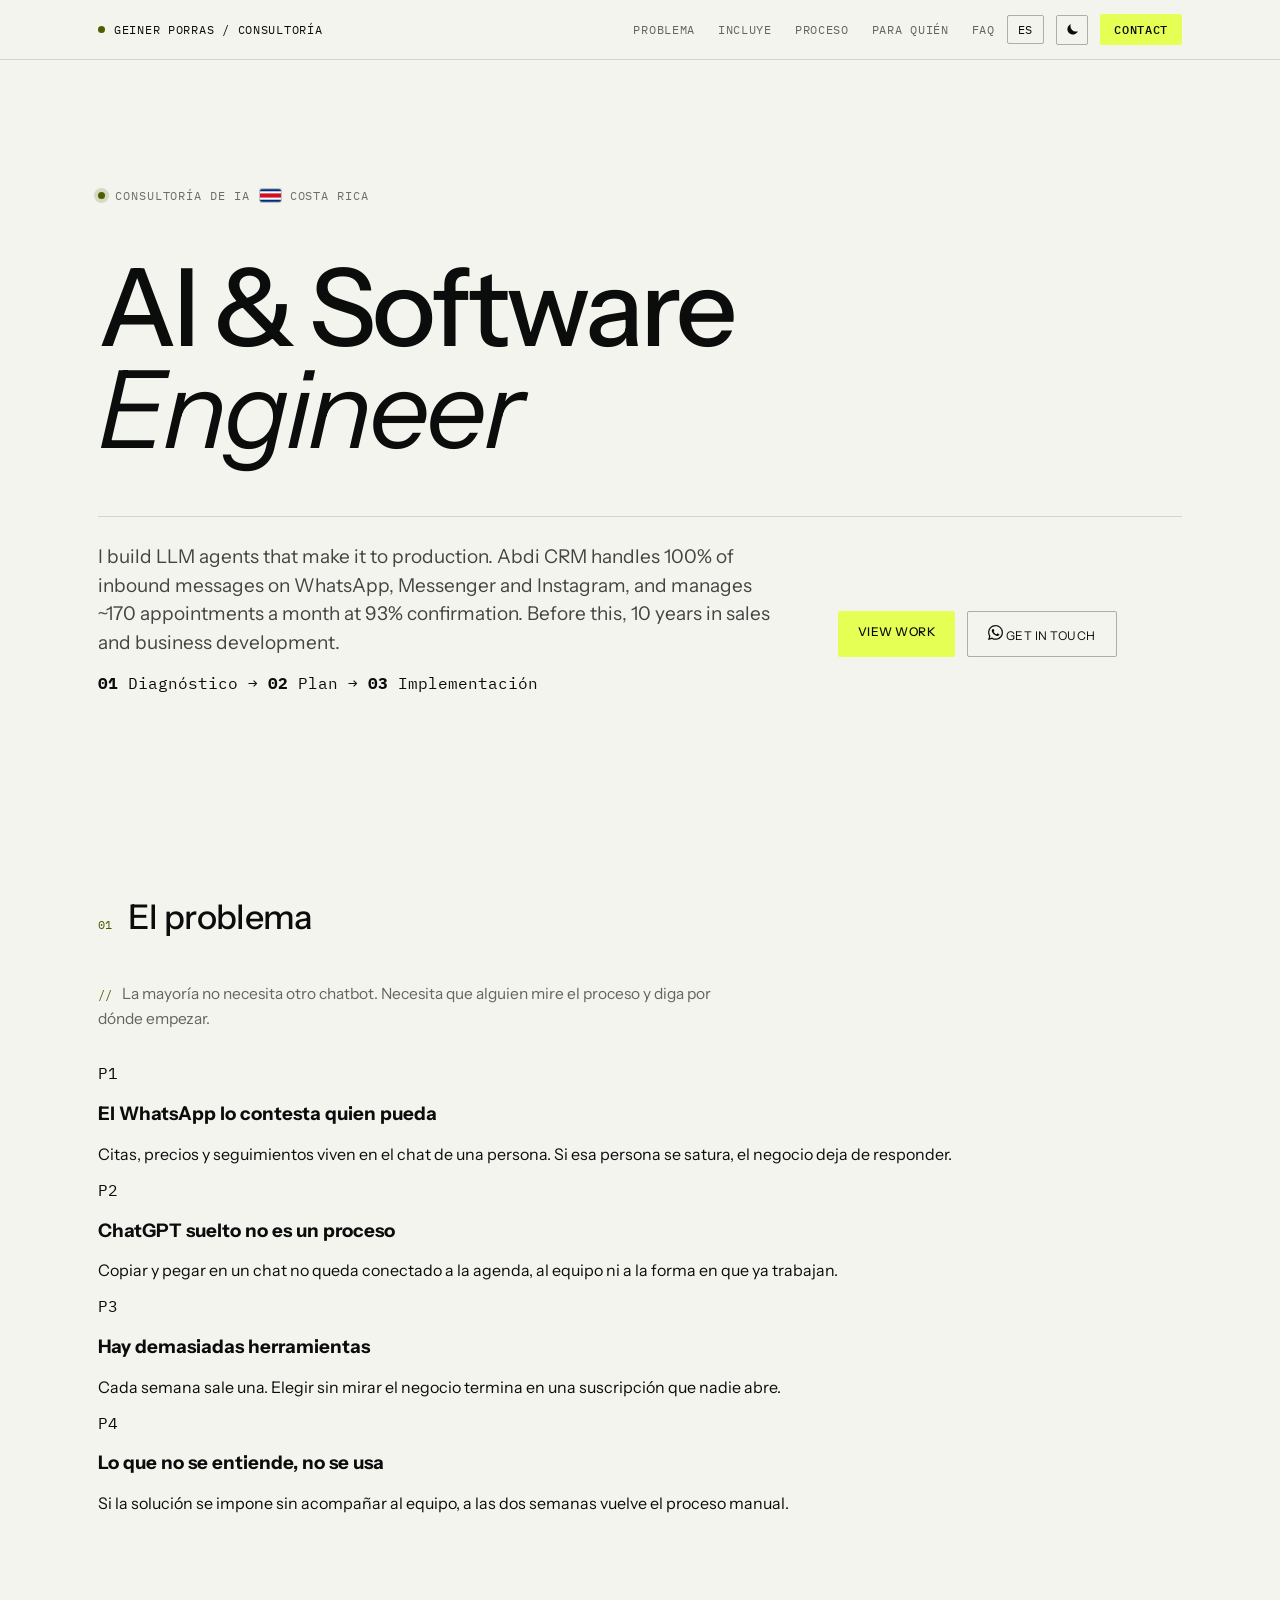
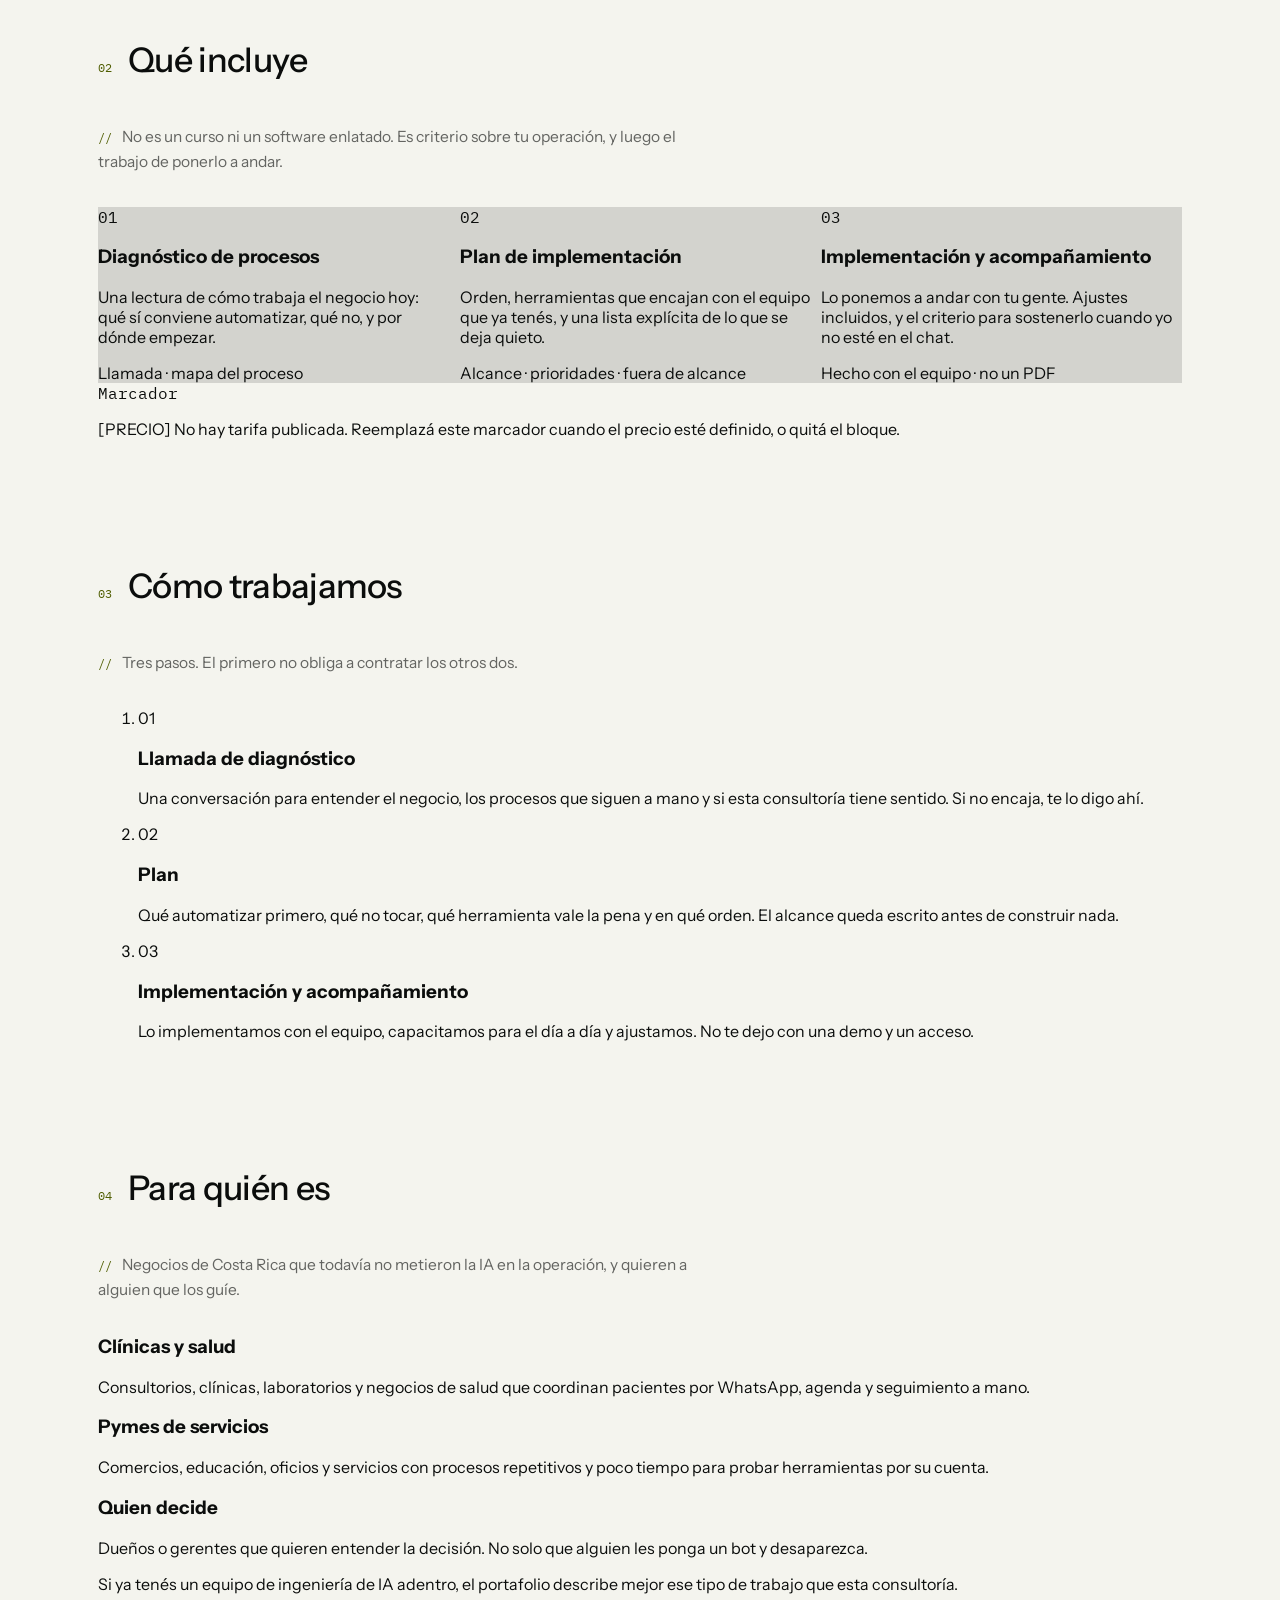
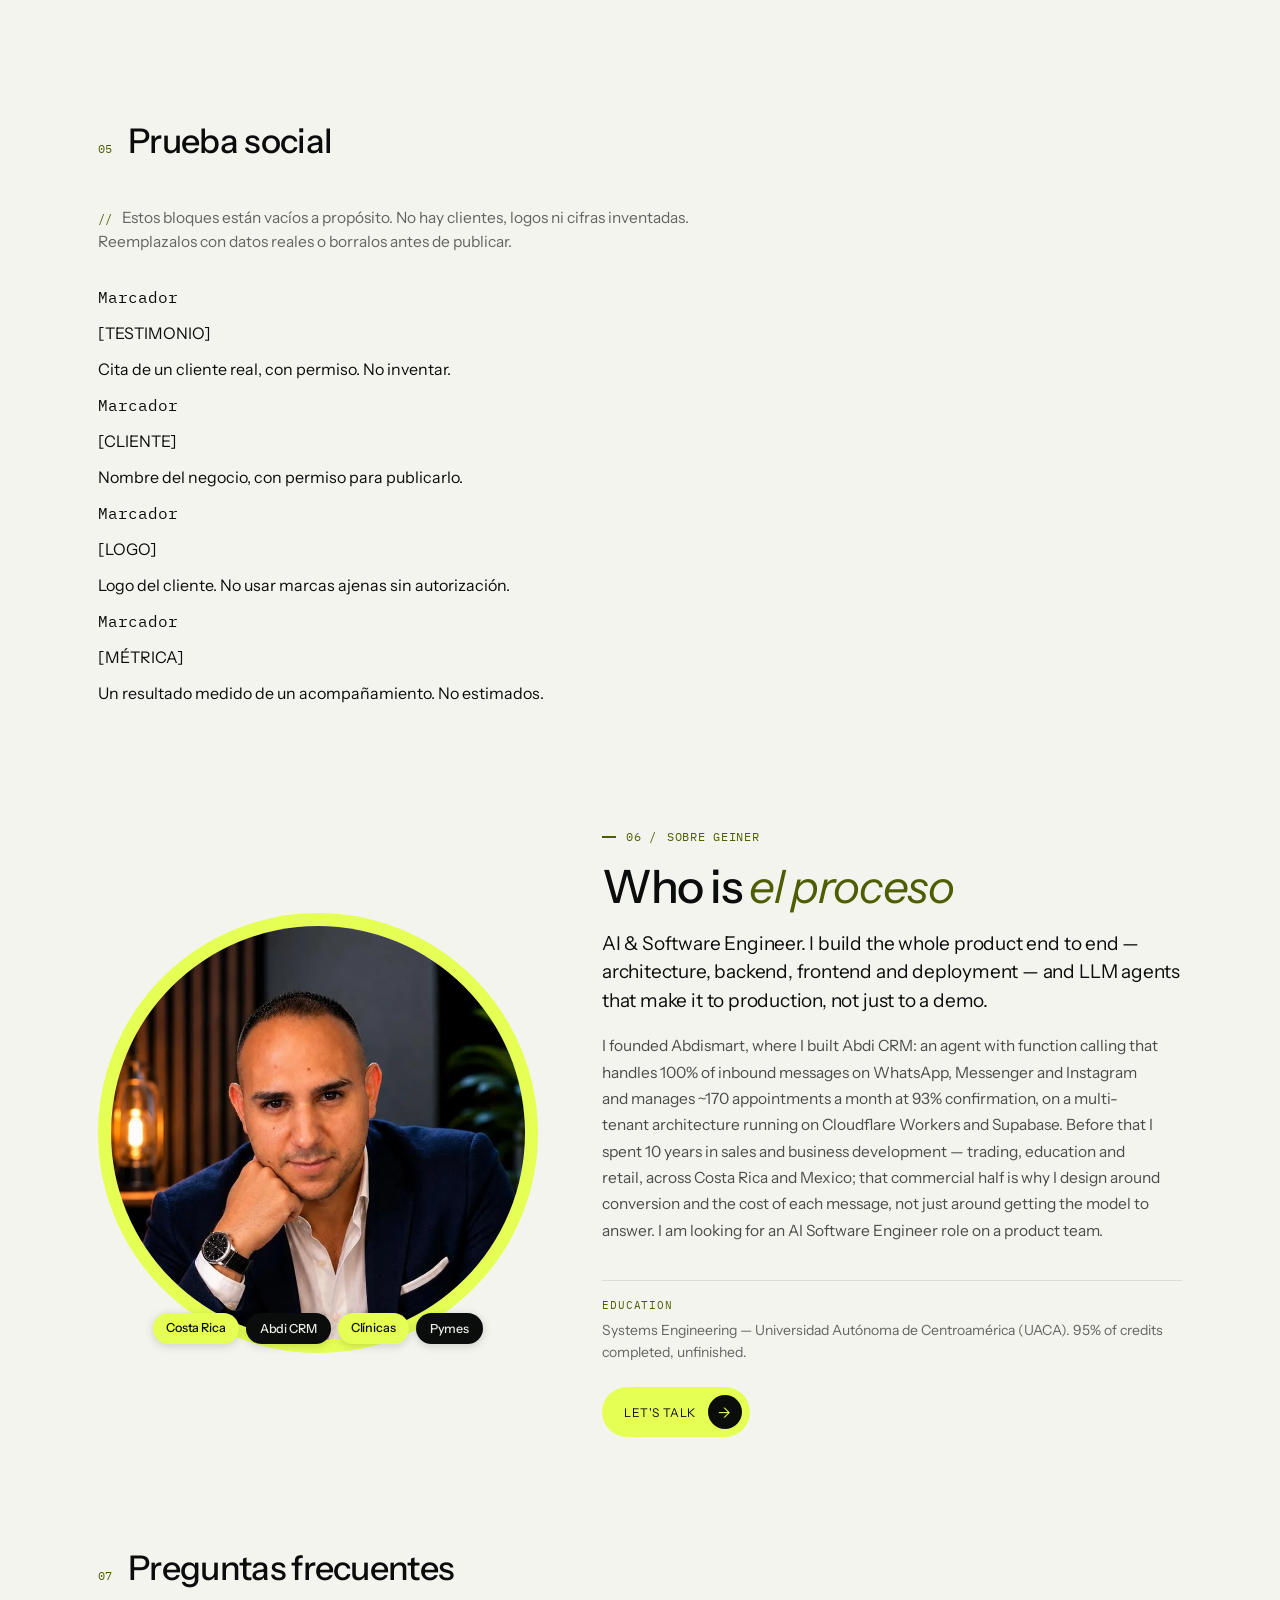
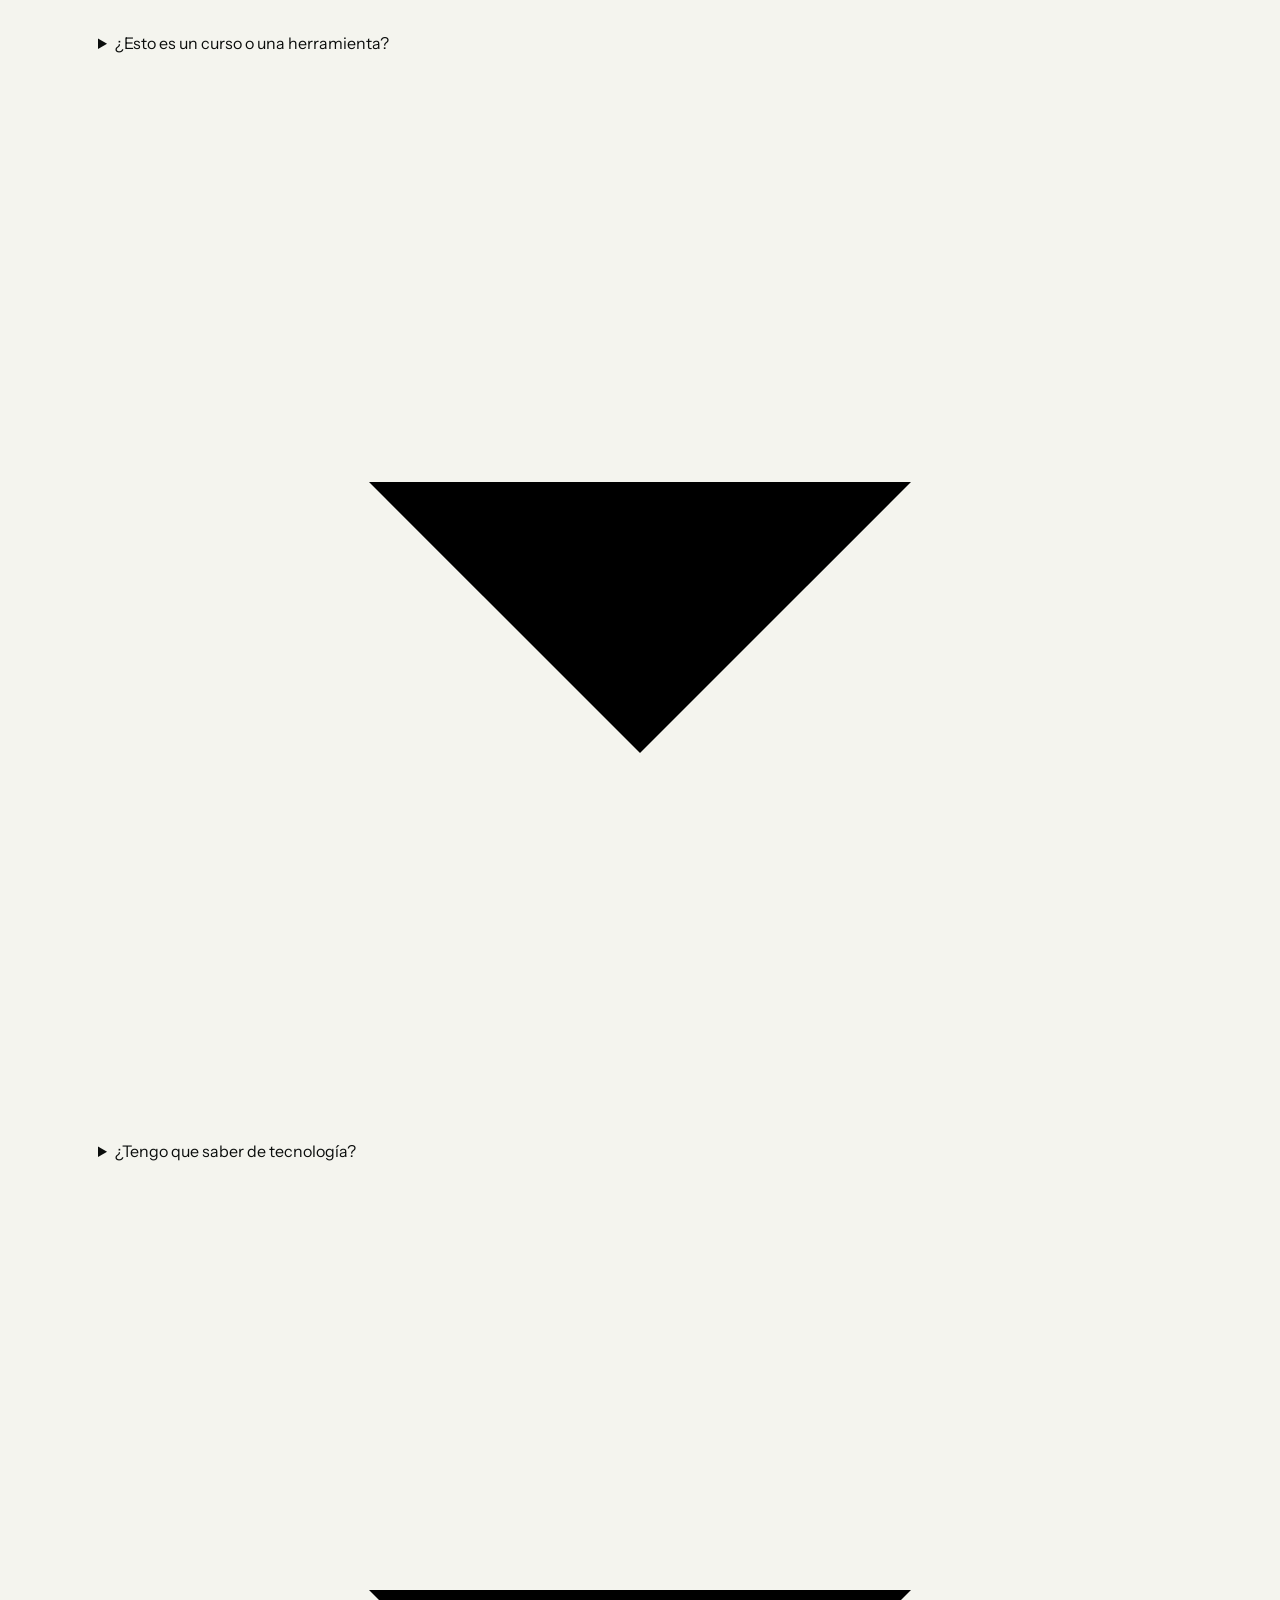
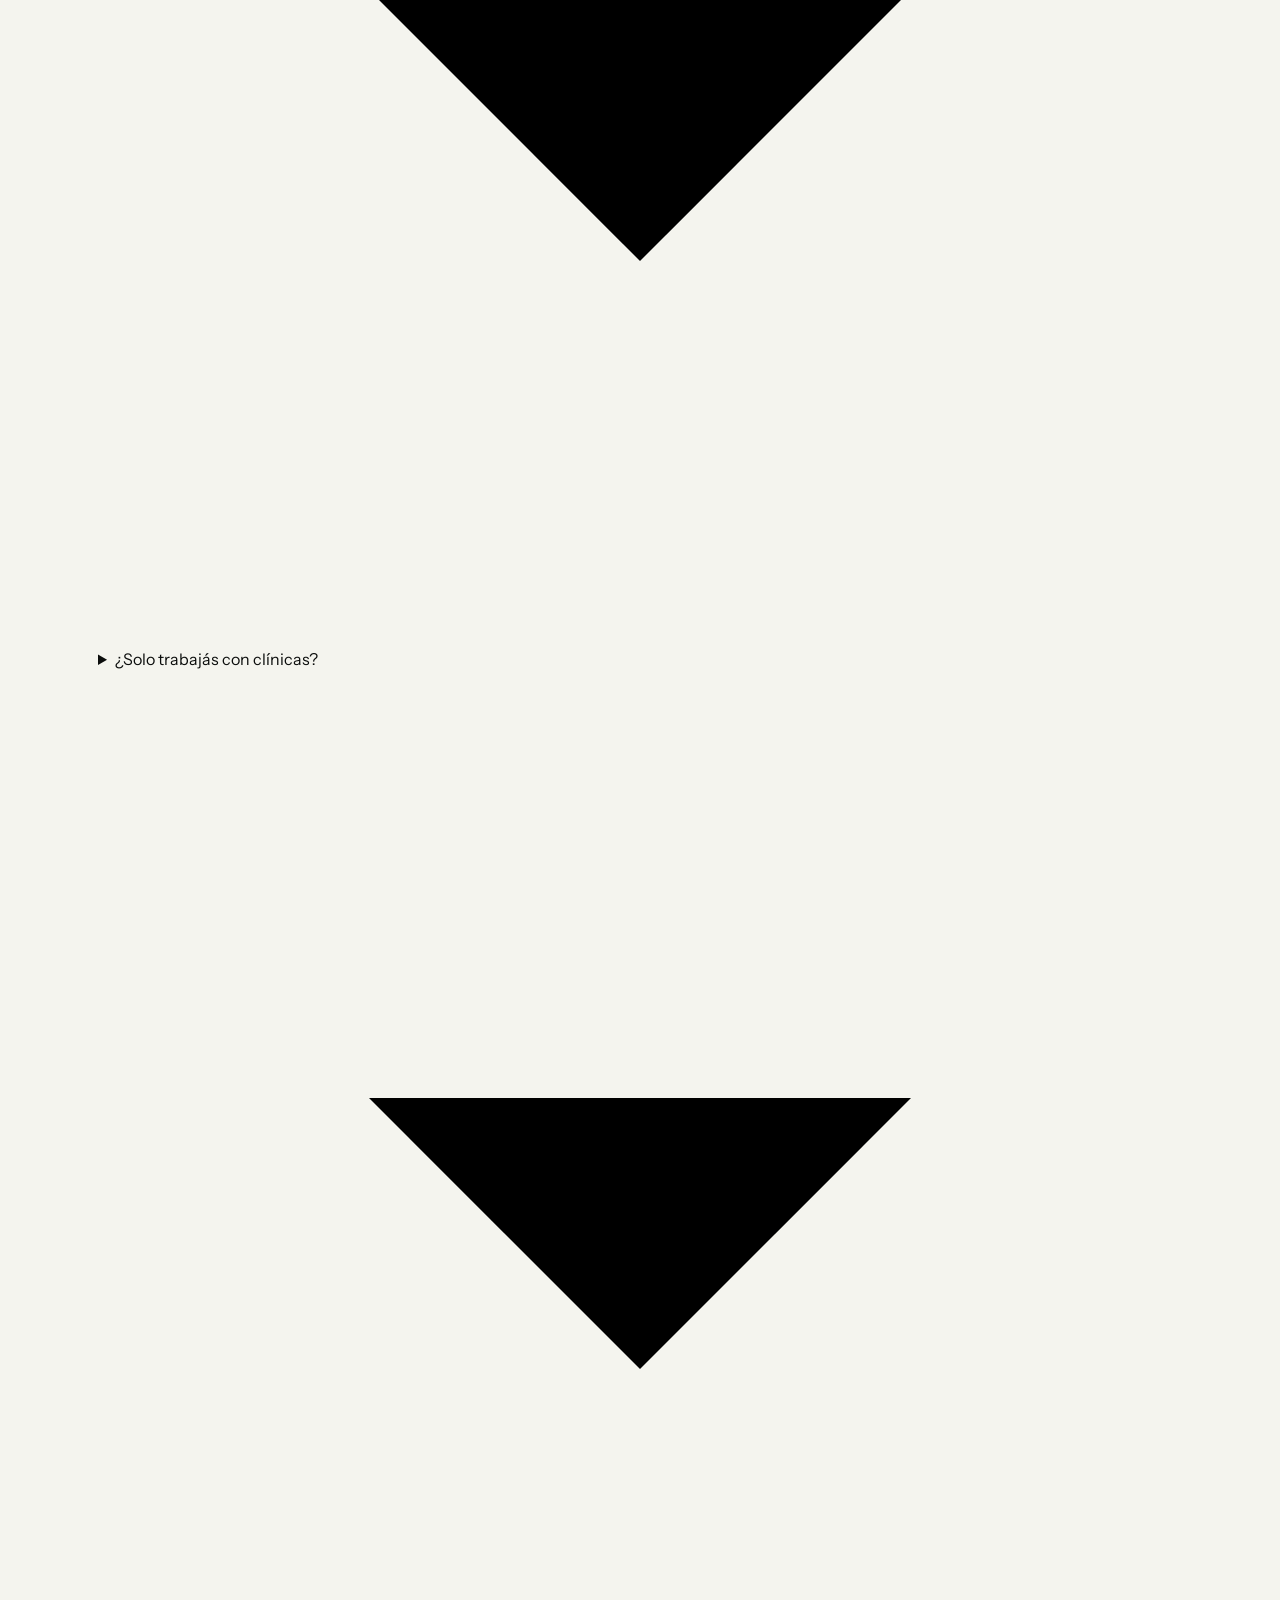
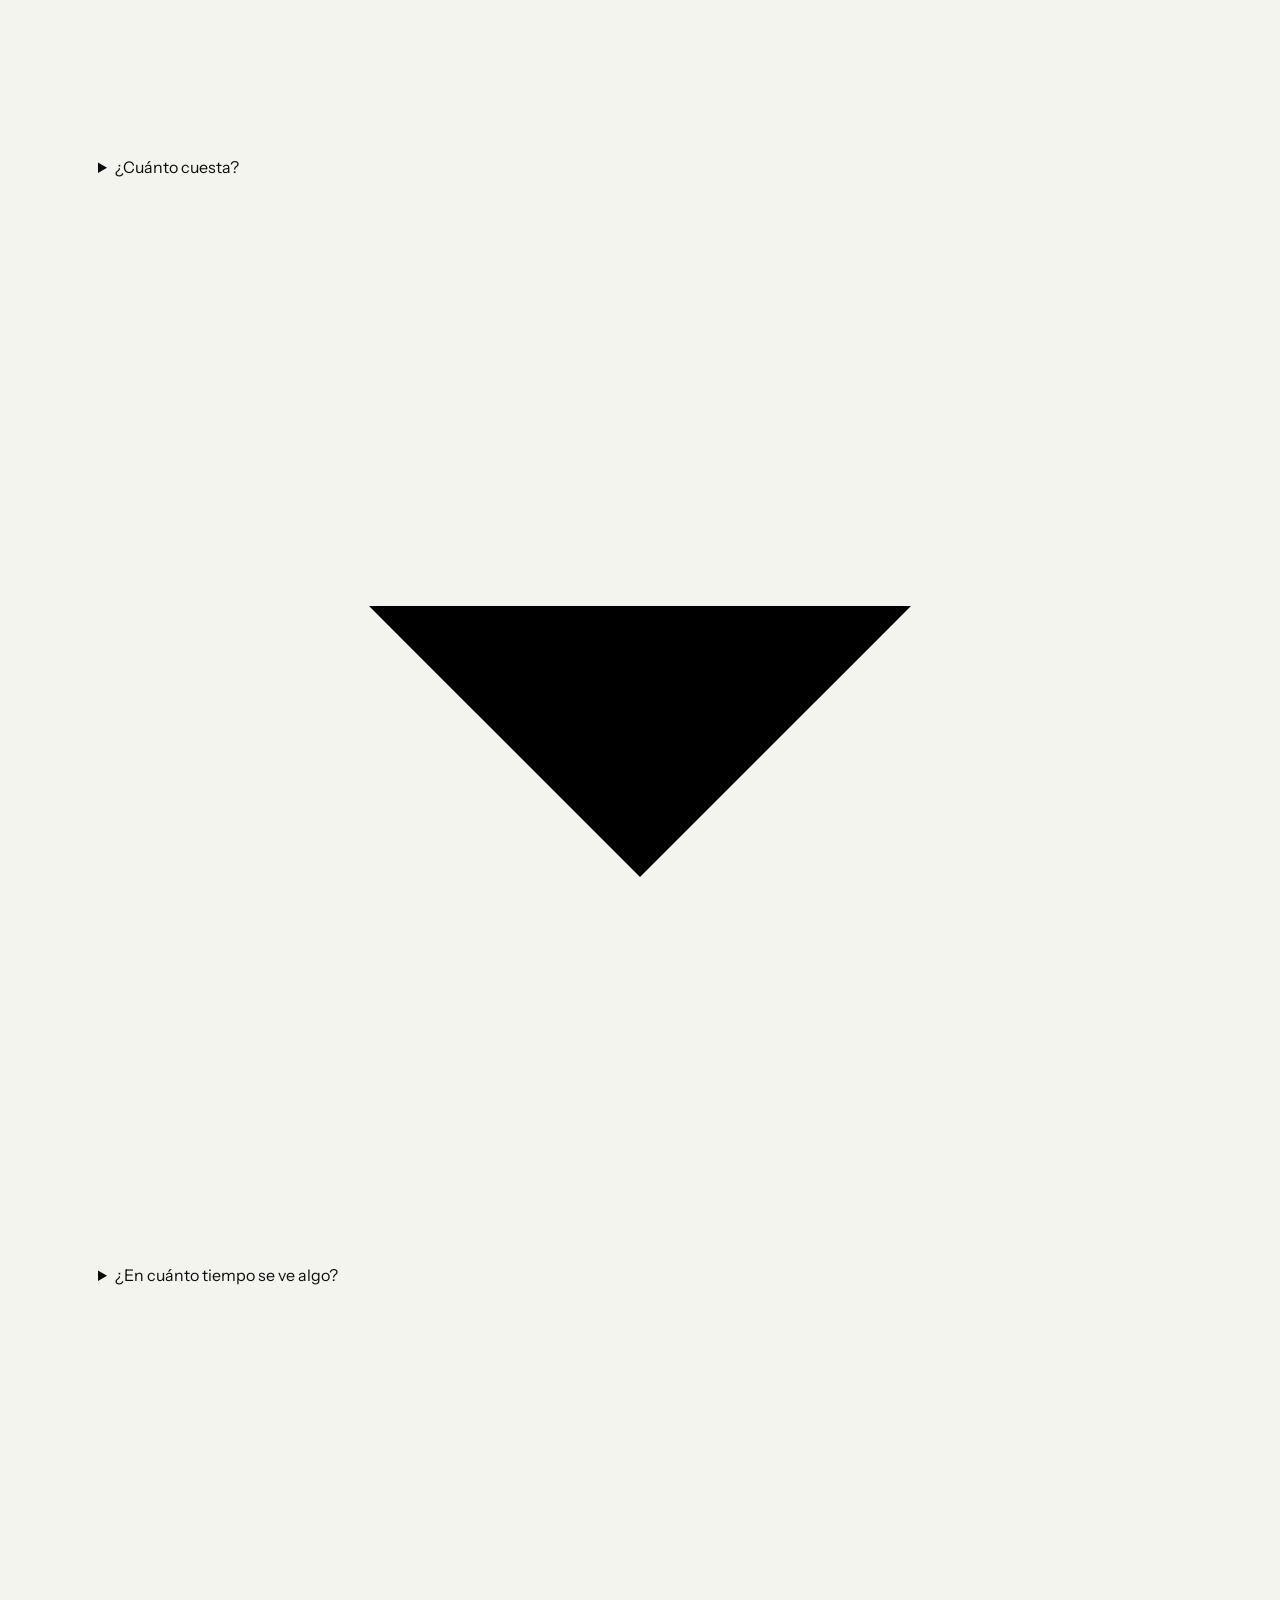
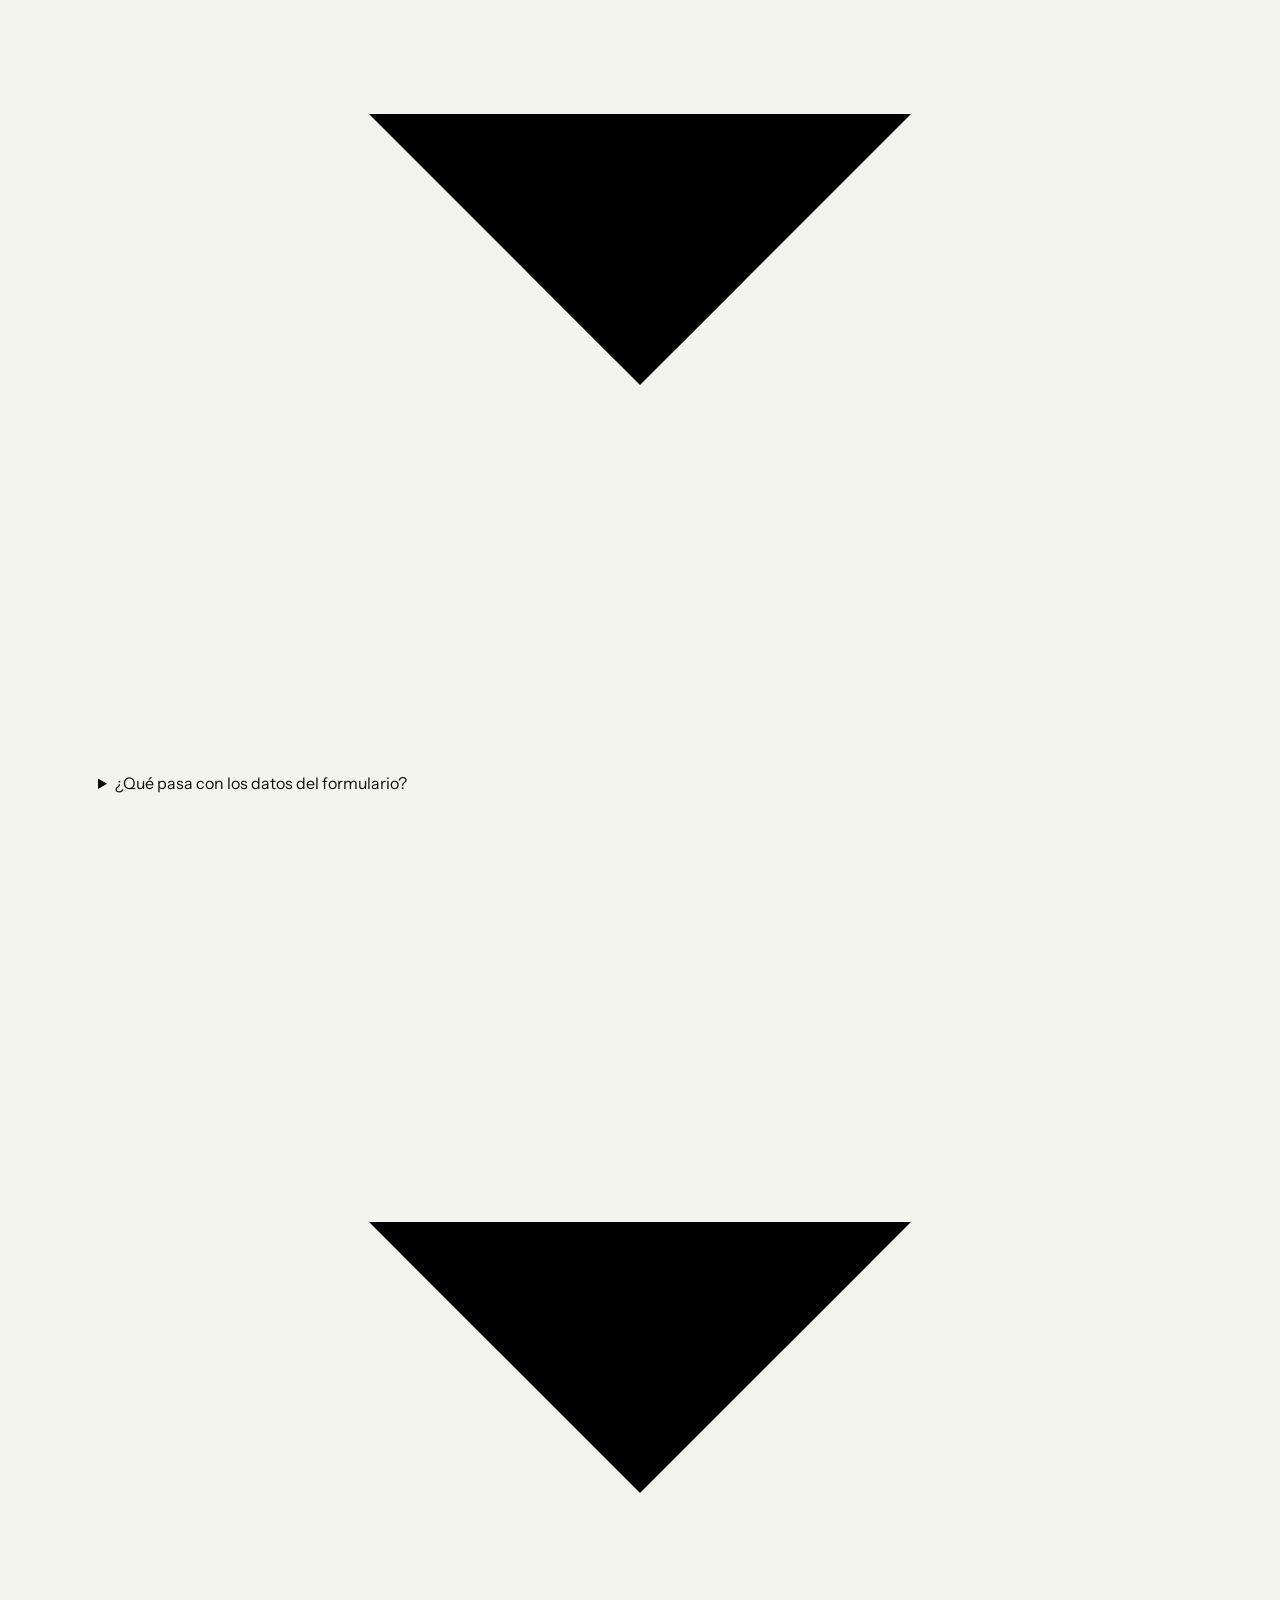
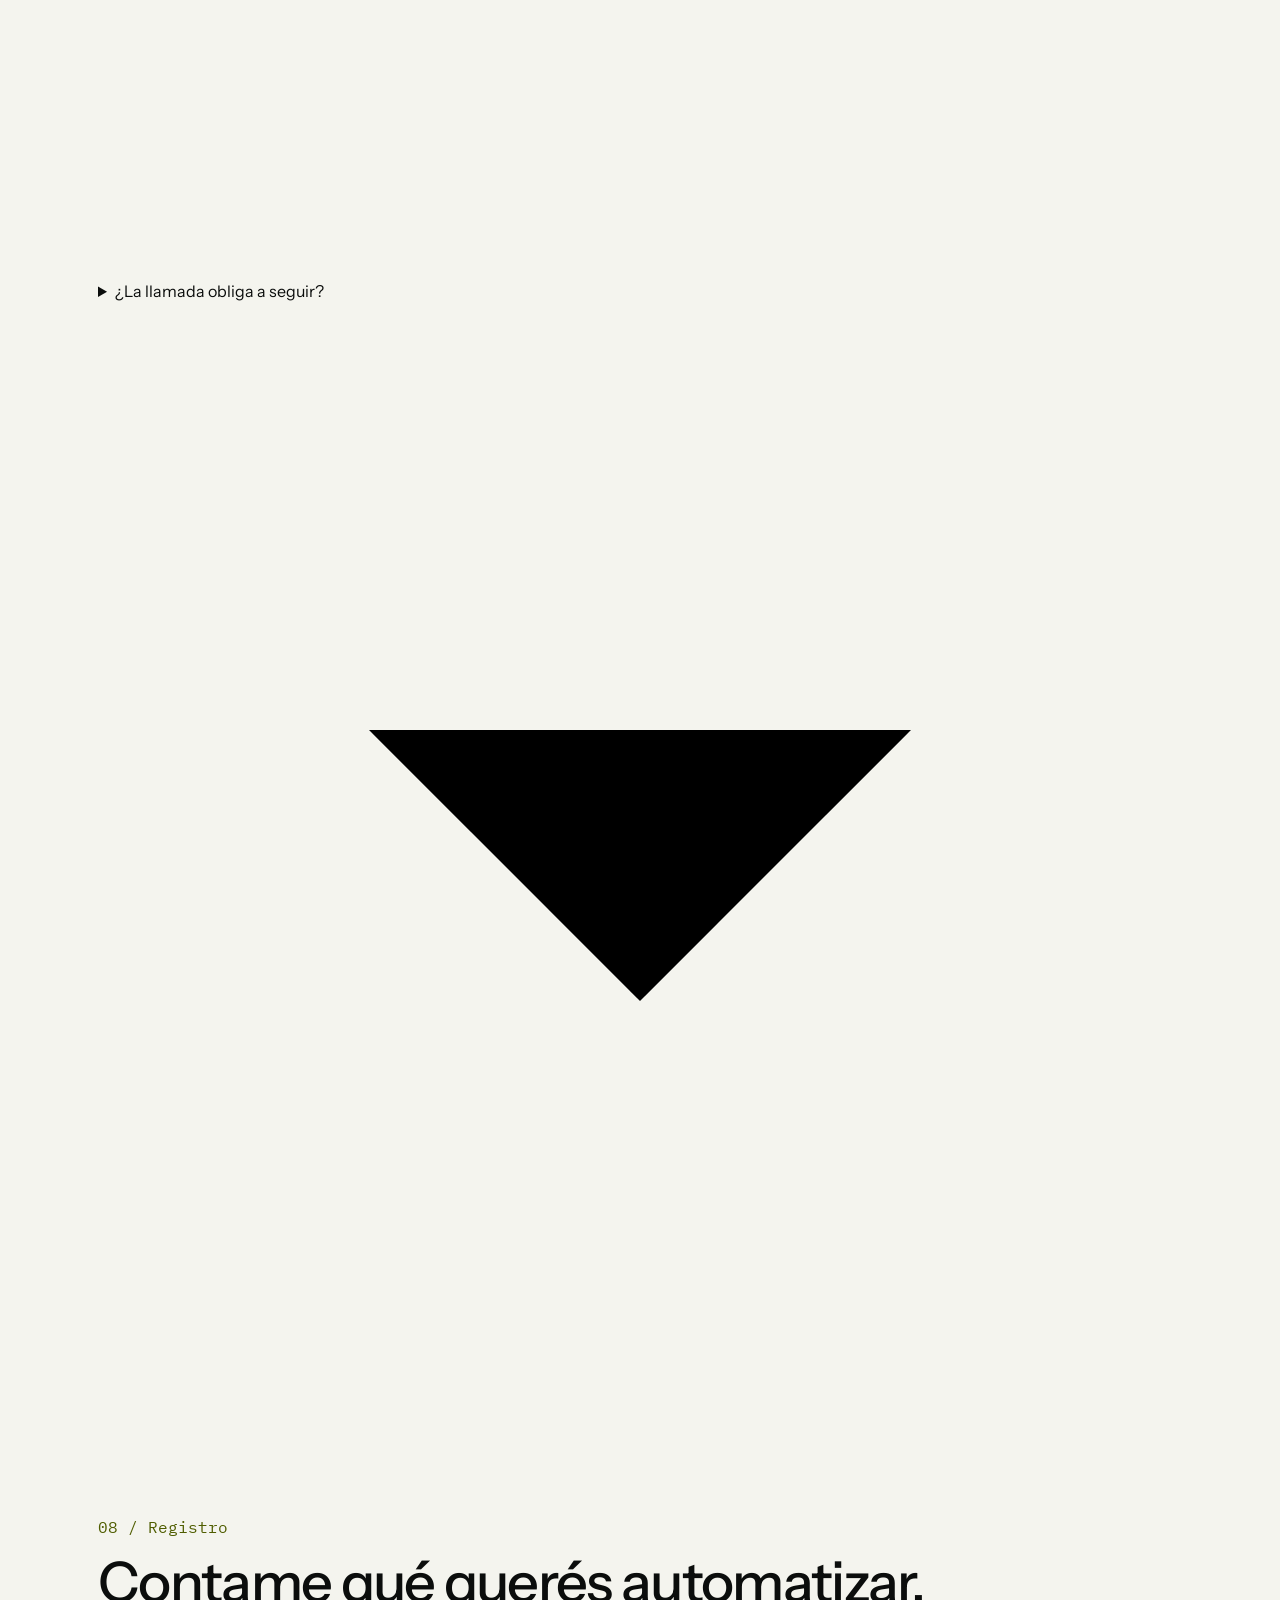
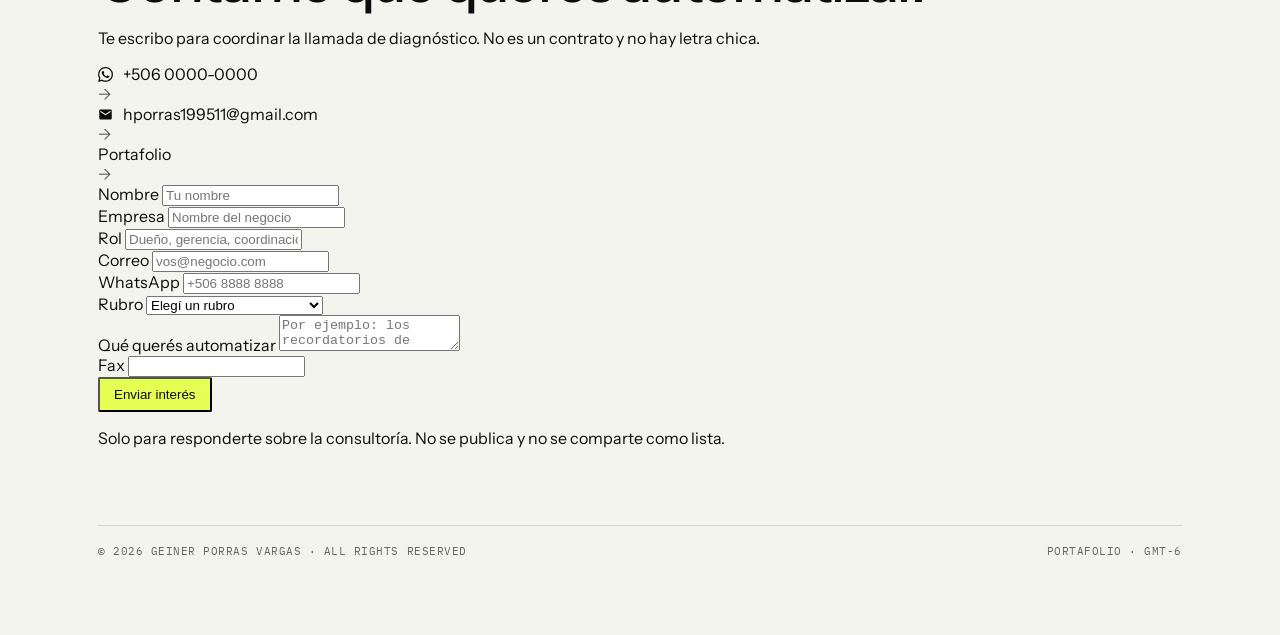
==== consultoria/public/index.html @ 0e5871b3 "Agrega la landing de consultoría como Worker propio La página de consultoria.geinerporras.com vive e" ====
<!DOCTYPE html>
<html lang="es">
<head>
<meta charset="utf-8">
<meta name="viewport" content="width=device-width, initial-scale=1">
<title>Consultoría de IA para pymes y clínicas — Geiner Porras</title>
<meta name="description" content="Acompañamiento para pymes y clínicas de Costa Rica que todavía no implementaron IA: diagnóstico, plan e implementación. Consultoría de Geiner Porras.">
<link rel="canonical" href="https://consultoria.geinerporras.com/">
<meta name="robots" content="index,follow">
<meta name="author" content="Geiner Porras Vargas">
<meta name="theme-color" content="#0B0D0C">

<meta property="og:type" content="website">
<meta property="og:locale" content="es_CR">
<meta property="og:locale:alternate" content="en_US">
<meta property="og:url" content="https://consultoria.geinerporras.com/">
<meta property="og:title" content="Consultoría de IA para pymes y clínicas — Geiner Porras">
<meta property="og:description" content="Diagnóstico, plan e implementación para negocios de Costa Rica que todavía no metieron la IA en sus procesos.">
<meta property="og:image" content="https://consultoria.geinerporras.com/assets/about-portrait.webp">
<meta name="twitter:card" content="summary_large_image">
<meta name="twitter:title" content="Consultoría de IA para pymes y clínicas — Geiner Porras">
<meta name="twitter:description" content="Diagnóstico, plan e implementación para negocios de Costa Rica que todavía no metieron la IA en sus procesos.">
<meta name="twitter:image" content="https://consultoria.geinerporras.com/assets/about-portrait.webp">

<script type="application/ld+json">
{
  "@context": "https://schema.org",
  "@type": "ProfessionalService",
  "name": "Consultoría de IA — Geiner Porras",
  "url": "https://consultoria.geinerporras.com/",
  "image": "https://consultoria.geinerporras.com/assets/about-portrait.webp",
  "areaServed": { "@type": "Country", "name": "Costa Rica" },
  "availableLanguage": ["es", "en"],
  "email": "hporras199511@gmail.com",
  "founder": {
    "@type": "Person",
    "name": "Geiner Porras Vargas",
    "url": "https://geinerporras.com/",
    "sameAs": [
      "https://www.linkedin.com/in/geinerporras/",
      "https://github.com/geipovadev/"
    ]
  }
}
</script>

<script>
/* Tema antes del primer pintado. Misma clave que geinerporras.com. */
(function () {
  try {
    var saved = localStorage.getItem("gpv-theme");
    var theme = saved === "light" || saved === "dark" ? saved
      : (window.matchMedia("(prefers-color-scheme: light)").matches ? "light" : "dark");
    document.documentElement.setAttribute("data-theme", theme);
  } catch (e) {
    document.documentElement.setAttribute("data-theme", "dark");
  }
})();
</script>

<link rel="icon" href="/favicon.svg" type="image/svg+xml">
<link rel="preconnect" href="https://fonts.googleapis.com">
<link rel="preconnect" href="https://fonts.gstatic.com" crossorigin>
<link href="https://fonts.googleapis.com/css2?family=Instrument+Sans:ital,wght@0,400..700;1,400..700&family=IBM+Plex+Mono:wght@400;500&display=swap" rel="stylesheet">
<link rel="stylesheet" href="/styles.css">
</head>
<body>

<a class="skip" href="#top" data-i18n="skip">Ir al contenido</a>

<header class="site-header">
  <div class="wrap header-inner">
    <a href="#top" class="brand">
      <span class="dot"></span>
      <span class="brand-name">Geiner Porras <span class="brand-mark">/ consultoría</span></span>
    </a>
    <nav class="nav-inline" data-i18n-aria="menuNav" aria-label="Secciones">
      <a href="#problema" data-i18n="navProblema">Problema</a>
      <a href="#incluye" data-i18n="navIncluye">Incluye</a>
      <a href="#proceso" data-i18n="navProceso">Proceso</a>
      <a href="#para-quien" data-i18n="navQuien">Para quién</a>
      <a href="#faq" data-i18n="navFaq">FAQ</a>
    </nav>
    <div class="header-actions">
      <button id="lang-toggle" class="lang-btn" type="button" aria-label="Switch to English">EN</button>
      <button id="theme-toggle" class="icon-btn" type="button" aria-label="Cambiar a tema claro">
        <svg class="icon icon-sun" viewBox="0 0 24 24" aria-hidden="true" focusable="false">
          <circle cx="12" cy="12" r="4.4"></circle>
          <g class="sun-rays">
            <line x1="12" y1="1.6" x2="12" y2="4"></line>
            <line x1="12" y1="20" x2="12" y2="22.4"></line>
            <line x1="1.6" y1="12" x2="4" y2="12"></line>
            <line x1="20" y1="12" x2="22.4" y2="12"></line>
            <line x1="4.7" y1="4.7" x2="6.4" y2="6.4"></line>
            <line x1="17.6" y1="17.6" x2="19.3" y2="19.3"></line>
            <line x1="4.7" y1="19.3" x2="6.4" y2="17.6"></line>
            <line x1="17.6" y1="6.4" x2="19.3" y2="4.7"></line>
          </g>
        </svg>
        <svg class="icon icon-moon" viewBox="0 0 24 24" aria-hidden="true" focusable="false">
          <path d="M20.5 14.6A8.6 8.6 0 0 1 9.4 3.5a8.6 8.6 0 1 0 11.1 11.1Z"></path>
        </svg>
      </button>
      <a href="#registro" class="btn-lime" data-i18n="navCta">Diagnóstico</a>
      <button id="menu-toggle" class="icon-btn menu-btn" type="button"
              aria-expanded="false" aria-controls="menu-panel" aria-label="Abrir menú">
        <svg class="icon icon-bars" viewBox="0 0 24 24" aria-hidden="true" focusable="false">
          <line x1="3.5" y1="7" x2="20.5" y2="7"></line>
          <line x1="3.5" y1="12" x2="20.5" y2="12"></line>
          <line x1="3.5" y1="17" x2="20.5" y2="17"></line>
        </svg>
        <svg class="icon icon-x" viewBox="0 0 24 24" aria-hidden="true" focusable="false">
          <line x1="6.2" y1="6.2" x2="17.8" y2="17.8"></line>
          <line x1="17.8" y1="6.2" x2="6.2" y2="17.8"></line>
        </svg>
      </button>
    </div>
  </div>

  <nav id="menu-panel" class="menu-panel" data-i18n-aria="menuNav" aria-label="Secciones">
    <div class="wrap menu-tree">
      <p class="menu-root" data-i18n="menuRoot">consultoria/</p>
      <ul class="menu-links">
        <li><a href="#problema" data-i18n="navProblema">Problema</a></li>
        <li><a href="#incluye" data-i18n="navIncluye">Incluye</a></li>
        <li><a href="#proceso" data-i18n="navProceso">Proceso</a></li>
        <li><a href="#para-quien" data-i18n="navQuien">Para quién</a></li>
        <li><a href="#sobre" data-i18n="navSobre">Sobre mí</a></li>
        <li><a href="#faq" data-i18n="navFaq">FAQ</a></li>
        <li><a href="#registro" data-i18n="navCta">Diagnóstico</a></li>
      </ul>
    </div>
  </nav>
</header>

<main id="top">

<section class="wrap hero">
  <p class="eyebrow">
    <span class="pulse" aria-hidden="true"></span>
    <span data-i18n="avail">Consultoría de IA</span>
    <span class="place">
      <svg class="flag" viewBox="0 0 30 18" aria-hidden="true" focusable="false">
        <rect width="30" height="18" fill="#002B7F"></rect>
        <rect y="3" width="30" height="12" fill="#FFFFFF"></rect>
        <rect y="6" width="30" height="6" fill="#CE1126"></rect>
      </svg>Costa Rica
    </span>
  </p>
  <h1 class="hero-title"><span data-i18n="heroTitle1">La IA en tu negocio,</span><br><em data-i18n="heroTitle2">con guía</em></h1>
  <div class="hero-foot">
    <p class="hero-sub" data-i18n="heroSub">Acompaño a pymes y clínicas de Costa Rica que todavía no metieron la inteligencia artificial en sus procesos. Diagnosticamos qué automatizar, armamos un plan y lo implementamos juntos.</p>
    <div class="hero-ctas">
      <a href="#registro" class="btn-lime" data-i18n="heroCta1">Quiero el diagnóstico</a>
      <a class="btn-ghost js-wa" href="https://wa.me/50600000000" target="_blank" rel="noopener noreferrer">
        <svg class="brand-icon" viewBox="0 0 24 24" aria-hidden="true" focusable="false"><path d="M17.472 14.382c-.297-.149-1.758-.867-2.03-.967-.273-.099-.471-.148-.67.15-.197.297-.767.966-.94 1.164-.173.199-.347.223-.644.075-.297-.15-1.255-.463-2.39-1.475-.883-.788-1.48-1.761-1.653-2.059-.173-.297-.018-.458.13-.606.134-.133.298-.347.446-.52.149-.174.198-.298.298-.497.099-.198.05-.371-.025-.52-.075-.149-.669-1.612-.916-2.207-.242-.579-.487-.5-.669-.51a12.8 12.8 0 0 0-.57-.01c-.198 0-.52.074-.792.372-.272.297-1.04 1.016-1.04 2.479 0 1.462 1.065 2.875 1.213 3.074.149.198 2.096 3.2 5.077 4.487.709.306 1.262.489 1.694.625.712.227 1.36.195 1.871.118.571-.085 1.758-.719 2.006-1.413.248-.694.248-1.289.173-1.413-.074-.124-.272-.198-.57-.347m-5.421 7.403h-.004a9.87 9.87 0 0 1-5.031-1.378l-.361-.214-3.741.982.998-3.648-.235-.374a9.86 9.86 0 0 1-1.51-5.26c.001-5.45 4.436-9.884 9.888-9.884 2.64 0 5.122 1.03 6.988 2.898a9.825 9.825 0 0 1 2.893 6.994c-.003 5.45-4.437 9.884-9.885 9.884m8.413-18.297A11.815 11.815 0 0 0 12.05 0C5.495 0 .16 5.335.157 11.892c0 2.096.547 4.142 1.588 5.945L.057 24l6.305-1.654a11.882 11.882 0 0 0 5.683 1.448h.005c6.554 0 11.89-5.335 11.893-11.893A11.821 11.821 0 0 0 20.465 3.488"/></svg>
        <span data-i18n="heroCta2">WhatsApp</span>
      </a>
    </div>
  </div>
  <p class="hero-rail mono">
    <a href="#proceso"><b>01</b> <span data-i18n="heroStep1">Diagnóstico</span></a>
    <span aria-hidden="true">→</span>
    <a href="#proceso"><b>02</b> <span data-i18n="heroStep2">Plan</span></a>
    <span aria-hidden="true">→</span>
    <a href="#proceso"><b>03</b> <span data-i18n="heroStep3">Implementación</span></a>
  </p>
</section>

<section id="problema" class="wrap section">
  <div class="sec-head"><span class="num mono">01</span><h2 data-i18n="hProblema">El problema</h2></div>
  <p class="quip" data-i18n="quipProblema">La mayoría no necesita otro chatbot. Necesita que alguien mire el proceso y diga por dónde empezar.</p>
  <div class="grid-lines problems">
    <article class="cell">
      <span class="cell-num mono">P1</span>
      <h3 data-i18n="p1t">El WhatsApp lo contesta quien pueda</h3>
      <p data-i18n="p1b">Citas, precios y seguimientos viven en el chat de una persona. Si esa persona se satura, el negocio deja de responder.</p>
    </article>
    <article class="cell">
      <span class="cell-num mono">P2</span>
      <h3 data-i18n="p2t">ChatGPT suelto no es un proceso</h3>
      <p data-i18n="p2b">Copiar y pegar en un chat no queda conectado a la agenda, al equipo ni a la forma en que ya trabajan.</p>
    </article>
    <article class="cell">
      <span class="cell-num mono">P3</span>
      <h3 data-i18n="p3t">Hay demasiadas herramientas</h3>
      <p data-i18n="p3b">Cada semana sale una. Elegir sin mirar el negocio termina en una suscripción que nadie abre.</p>
    </article>
    <article class="cell">
      <span class="cell-num mono">P4</span>
      <h3 data-i18n="p4t">Lo que no se entiende, no se usa</h3>
      <p data-i18n="p4b">Si la solución se impone sin acompañar al equipo, a las dos semanas vuelve el proceso manual.</p>
    </article>
  </div>
</section>

<section id="incluye" class="wrap section">
  <div class="sec-head"><span class="num mono">02</span><h2 data-i18n="hIncluye">Qué incluye</h2></div>
  <p class="quip" data-i18n="quipIncluye">No es un curso ni un software enlatado. Es criterio sobre tu operación, y luego el trabajo de ponerlo a andar.</p>
  <div class="grid-lines services">
    <article class="cell">
      <span class="cell-num mono">01</span>
      <h3 data-i18n="i1t">Diagnóstico de procesos</h3>
      <p data-i18n="i1b">Una lectura de cómo trabaja el negocio hoy: qué sí conviene automatizar, qué no, y por dónde empezar.</p>
      <div class="cell-meta" data-i18n="i1m">Llamada · mapa del proceso</div>
    </article>
    <article class="cell">
      <span class="cell-num mono">02</span>
      <h3 data-i18n="i2t">Plan de implementación</h3>
      <p data-i18n="i2b">Orden, herramientas que encajan con el equipo que ya tenés, y una lista explícita de lo que se deja quieto.</p>
      <div class="cell-meta" data-i18n="i2m">Alcance · prioridades · fuera de alcance</div>
    </article>
    <article class="cell">
      <span class="cell-num mono">03</span>
      <h3 data-i18n="i3t">Implementación y acompañamiento</h3>
      <p data-i18n="i3b">Lo ponemos a andar con tu gente. Ajustes incluidos, y el criterio para sostenerlo cuando yo no esté en el chat.</p>
      <div class="cell-meta" data-i18n="i3m">Hecho con el equipo · no un PDF</div>
    </article>
  </div>
  <div class="price-slot">
    <span class="ph-tag mono" data-i18n="priceTag">Marcador</span>
    <p><span class="ph-token">[PRECIO]</span> <span data-i18n="priceNote">No hay tarifa publicada. Reemplazá este marcador cuando el precio esté definido, o quitá el bloque.</span></p>
  </div>
</section>

<section id="proceso" class="wrap section">
  <div class="sec-head"><span class="num mono">03</span><h2 data-i18n="hProceso">Cómo trabajamos</h2></div>
  <p class="quip" data-i18n="quipProceso">Tres pasos. El primero no obliga a contratar los otros dos.</p>
  <ol class="grid-lines steps">
    <li class="cell">
      <span class="step-num">01</span>
      <h3 data-i18n="s1t">Llamada de diagnóstico</h3>
      <p data-i18n="s1b">Una conversación para entender el negocio, los procesos que siguen a mano y si esta consultoría tiene sentido. Si no encaja, te lo digo ahí.</p>
    </li>
    <li class="cell">
      <span class="step-num">02</span>
      <h3 data-i18n="s2t">Plan</h3>
      <p data-i18n="s2b">Qué automatizar primero, qué no tocar, qué herramienta vale la pena y en qué orden. El alcance queda escrito antes de construir nada.</p>
    </li>
    <li class="cell">
      <span class="step-num">03</span>
      <h3 data-i18n="s3t">Implementación y acompañamiento</h3>
      <p data-i18n="s3b">Lo implementamos con el equipo, capacitamos para el día a día y ajustamos. No te dejo con una demo y un acceso.</p>
    </li>
  </ol>
</section>

<section id="para-quien" class="wrap section">
  <div class="sec-head"><span class="num mono">04</span><h2 data-i18n="hQuien">Para quién es</h2></div>
  <p class="quip" data-i18n="quipQuien">Negocios de Costa Rica que todavía no metieron la IA en la operación, y quieren a alguien que los guíe.</p>
  <div class="who">
    <article class="who-card">
      <h3 data-i18n="w1t">Clínicas y salud</h3>
      <p data-i18n="w1b">Consultorios, clínicas, laboratorios y negocios de salud que coordinan pacientes por WhatsApp, agenda y seguimiento a mano.</p>
    </article>
    <article class="who-card">
      <h3 data-i18n="w2t">Pymes de servicios</h3>
      <p data-i18n="w2b">Comercios, educación, oficios y servicios con procesos repetitivos y poco tiempo para probar herramientas por su cuenta.</p>
    </article>
    <article class="who-card">
      <h3 data-i18n="w3t">Quien decide</h3>
      <p data-i18n="w3b">Dueños o gerentes que quieren entender la decisión. No solo que alguien les ponga un bot y desaparezca.</p>
    </article>
  </div>
  <p class="aside-note" data-i18n="quienNota">Si ya tenés un equipo de ingeniería de IA adentro, el portafolio describe mejor ese tipo de trabajo que esta consultoría.</p>
</section>

<section id="marcadores" class="wrap section" aria-labelledby="marcadores-title">
  <div class="sec-head"><span class="num mono">05</span><h2 id="marcadores-title" data-i18n="hMarcadores">Prueba social</h2></div>
  <p class="quip" data-i18n="quipMarcadores">Estos bloques están vacíos a propósito. No hay clientes, logos ni cifras inventadas. Reemplazalos con datos reales o borralos antes de publicar.</p>
  <div class="placeholders">
    <article class="ph">
      <span class="ph-tag mono" data-i18n="priceTag">Marcador</span>
      <p class="ph-token">[TESTIMONIO]</p>
      <p class="ph-note" data-i18n="noteTestimonio">Cita de un cliente real, con permiso. No inventar.</p>
    </article>
    <article class="ph">
      <span class="ph-tag mono" data-i18n="priceTag">Marcador</span>
      <p class="ph-token">[CLIENTE]</p>
      <p class="ph-note" data-i18n="noteCliente">Nombre del negocio, con permiso para publicarlo.</p>
    </article>
    <article class="ph">
      <span class="ph-tag mono" data-i18n="priceTag">Marcador</span>
      <p class="ph-token">[LOGO]</p>
      <p class="ph-note" data-i18n="noteLogo">Logo del cliente. No usar marcas ajenas sin autorización.</p>
    </article>
    <article class="ph">
      <span class="ph-tag mono" data-i18n="priceTag">Marcador</span>
      <p class="ph-token">[MÉTRICA]</p>
      <p class="ph-note" data-i18n="noteMetrica">Un resultado medido de un acompañamiento. No estimados.</p>
    </article>
  </div>
</section>

<section id="sobre" class="wrap section">
  <div class="about">
    <div class="portrait-col">
      <div class="portrait-ring">
        <img class="portrait" src="/assets/about-portrait.webp" width="800" height="800" alt="Geiner Porras Vargas" decoding="async">
      </div>
      <div class="pills" aria-hidden="true">
        <span class="pill pill--lime">Costa Rica</span>
        <span class="pill pill--dark">Abdi CRM</span>
        <span class="pill pill--lime" data-i18n="pillClinicas">Clínicas</span>
        <span class="pill pill--dark" data-i18n="pillPymes">Pymes</span>
      </div>
    </div>
    <div class="about-col">
      <p class="kicker mono"><span class="rule"></span>06 / <span data-i18n="hSobre">Sobre Geiner</span></p>
      <h2 class="about-q"><span data-i18n="aboutQ">Quién guía</span> <em>el proceso</em></h2>
      <p class="about-1" data-i18n="about1">Geiner Porras Vargas es ingeniero de software e IA en Costa Rica. Fundó Abdismart, donde construyó Abdi CRM: un agente para consultorios y clínicas que atiende WhatsApp, Messenger e Instagram.</p>
      <p class="about-2" data-i18n="about2">Antes trabajó 10 años en ventas y desarrollo de negocio, entre Costa Rica y México. Esta consultoría sale de esa mezcla: producto que llega a producción, y trato directo con quien opera el negocio. El detalle del trabajo está en el portafolio.</p>
      <p class="about-edu">
        <span class="about-edu-label mono" data-i18n="aboutEduLabel">Formación</span>
        <span data-i18n="aboutEdu">Ingeniería en Sistemas — Universidad Autónoma de Centroamérica (UACA). 95% de créditos aprobados, sin concluir.</span>
      </p>
      <a class="pill-cta" href="https://geinerporras.com/" target="_blank" rel="noopener noreferrer">
        <span data-i18n="aboutCta">Ver portafolio</span><span class="pill-arrow" aria-hidden="true">→</span>
      </a>
    </div>
  </div>
</section>

<section id="faq" class="wrap section">
  <div class="sec-head"><span class="num mono">07</span><h2 data-i18n="hFaq">Preguntas frecuentes</h2></div>
  <div class="faqs">
    <details class="faq">
      <summary>
        <span data-i18n="q1">¿Esto es un curso o una herramienta?</span>
        <svg class="faq-chev" viewBox="0 0 24 24" aria-hidden="true" focusable="false"><path d="M6 9.5 12 15.5 18 9.5"></path></svg>
      </summary>
      <p data-i18n="a1">Ninguno de los dos. Es un acompañamiento: diagnóstico, plan e implementación sobre los procesos que ya tenés.</p>
    </details>
    <details class="faq">
      <summary>
        <span data-i18n="q2">¿Tengo que saber de tecnología?</span>
        <svg class="faq-chev" viewBox="0 0 24 24" aria-hidden="true" focusable="false"><path d="M6 9.5 12 15.5 18 9.5"></path></svg>
      </summary>
      <p data-i18n="a2">No. La llamada se habla en el idioma del negocio: citas, mensajes, seguimiento y tiempo del equipo.</p>
    </details>
    <details class="faq">
      <summary>
        <span data-i18n="q3">¿Solo trabajás con clínicas?</span>
        <svg class="faq-chev" viewBox="0 0 24 24" aria-hidden="true" focusable="false"><path d="M6 9.5 12 15.5 18 9.5"></path></svg>
      </summary>
      <p data-i18n="a3">Clínicas, consultorios y laboratorios son donde más construí producto. La consultoría también es para otras pymes de Costa Rica con procesos repetitivos.</p>
    </details>
    <details class="faq">
      <summary>
        <span data-i18n="q4">¿Cuánto cuesta?</span>
        <svg class="faq-chev" viewBox="0 0 24 24" aria-hidden="true" focusable="false"><path d="M6 9.5 12 15.5 18 9.5"></path></svg>
      </summary>
      <p data-i18n="a4">[PRECIO]. No hay tarifa publicada. En el diagnóstico se define el alcance antes de hablar de inversión. Reemplazá este marcador cuando el precio esté decidido.</p>
    </details>
    <details class="faq">
      <summary>
        <span data-i18n="q5">¿En cuánto tiempo se ve algo?</span>
        <svg class="faq-chev" viewBox="0 0 24 24" aria-hidden="true" focusable="false"><path d="M6 9.5 12 15.5 18 9.5"></path></svg>
      </summary>
      <p data-i18n="a5">Depende del proceso. El plan deja escrito qué se hace primero y qué queda fuera. No prometo un plazo genérico.</p>
    </details>
    <details class="faq">
      <summary>
        <span data-i18n="q6">¿Qué pasa con los datos del formulario?</span>
        <svg class="faq-chev" viewBox="0 0 24 24" aria-hidden="true" focusable="false"><path d="M6 9.5 12 15.5 18 9.5"></path></svg>
      </summary>
      <p data-i18n="a6">Los uso solo para responderte sobre la consultoría: nombre, empresa, rol, correo, WhatsApp, rubro y lo que querés automatizar. No se publican en el sitio.</p>
    </details>
    <details class="faq">
      <summary>
        <span data-i18n="q7">¿La llamada obliga a seguir?</span>
        <svg class="faq-chev" viewBox="0 0 24 24" aria-hidden="true" focusable="false"><path d="M6 9.5 12 15.5 18 9.5"></path></svg>
      </summary>
      <p data-i18n="a7">No. Si no encaja, te lo digo en esa conversación.</p>
    </details>
  </div>
</section>

<section id="registro" class="wrap section section--contact">
  <div class="registro">
    <div class="registro-copy">
      <span class="mono lime">08 / <span data-i18n="hRegistro">Registro</span></span>
      <h2 class="cta-head" data-i18n="registroHead">Contame qué querés automatizar.</h2>
      <p class="registro-lead" data-i18n="registroLead">Te escribo para coordinar la llamada de diagnóstico. No es un contrato y no hay letra chica.</p>
      <div class="registro-links">
        <a class="js-wa js-wa-number" href="https://wa.me/50600000000" target="_blank" rel="noopener noreferrer">
          <span class="link-label">
            <svg class="brand-icon" viewBox="0 0 24 24" aria-hidden="true" focusable="false"><path d="M17.472 14.382c-.297-.149-1.758-.867-2.03-.967-.273-.099-.471-.148-.67.15-.197.297-.767.966-.94 1.164-.173.199-.347.223-.644.075-.297-.15-1.255-.463-2.39-1.475-.883-.788-1.48-1.761-1.653-2.059-.173-.297-.018-.458.13-.606.134-.133.298-.347.446-.52.149-.174.198-.298.298-.497.099-.198.05-.371-.025-.52-.075-.149-.669-1.612-.916-2.207-.242-.579-.487-.5-.669-.51a12.8 12.8 0 0 0-.57-.01c-.198 0-.52.074-.792.372-.272.297-1.04 1.016-1.04 2.479 0 1.462 1.065 2.875 1.213 3.074.149.198 2.096 3.2 5.077 4.487.709.306 1.262.489 1.694.625.712.227 1.36.195 1.871.118.571-.085 1.758-.719 2.006-1.413.248-.694.248-1.289.173-1.413-.074-.124-.272-.198-.57-.347m-5.421 7.403h-.004a9.87 9.87 0 0 1-5.031-1.378l-.361-.214-3.741.982.998-3.648-.235-.374a9.86 9.86 0 0 1-1.51-5.26c.001-5.45 4.436-9.884 9.888-9.884 2.64 0 5.122 1.03 6.988 2.898a9.825 9.825 0 0 1 2.893 6.994c-.003 5.45-4.437 9.884-9.885 9.884m8.413-18.297A11.815 11.815 0 0 0 12.05 0C5.495 0 .16 5.335.157 11.892c0 2.096.547 4.142 1.588 5.945L.057 24l6.305-1.654a11.882 11.882 0 0 0 5.683 1.448h.005c6.554 0 11.89-5.335 11.893-11.893A11.821 11.821 0 0 0 20.465 3.488"/></svg>
            <span class="js-wa-text">+506 0000-0000</span>
          </span>
          <span class="muted" aria-hidden="true">→</span>
        </a>
        <a href="mailto:hporras199511@gmail.com">
          <span class="link-label">
            <svg class="brand-icon" viewBox="0 0 24 24" aria-hidden="true" focusable="false"><path d="M20 4H4c-1.1 0-2 .9-2 2v12c0 1.1.9 2 2 2h16c1.1 0 2-.9 2-2V6c0-1.1-.9-2-2-2zm0 4-8 5-8-5V6l8 5 8-5v2z"/></svg>
            hporras199511@gmail.com
          </span>
          <span class="muted" aria-hidden="true">→</span>
        </a>
        <a href="https://geinerporras.com/" target="_blank" rel="noopener noreferrer">
          <span class="link-label" data-i18n="footerPortfolio">Portafolio</span>
          <span class="muted" aria-hidden="true">→</span>
        </a>
      </div>
    </div>

    <div>
      <form id="lead-form" class="lead-form" method="post" action="/api/interes">
        <p id="form-alert" class="form-alert" role="alert" hidden></p>
        <div class="form-grid">
          <div class="field">
            <label for="name" data-i18n="labelName">Nombre</label>
            <input id="name" name="name" type="text" autocomplete="name" required maxlength="80" data-i18n-placeholder="phName" placeholder="Tu nombre">
            <p class="field-error" id="error-name" data-error-for="name" hidden></p>
          </div>
          <div class="field">
            <label for="company" data-i18n="labelCompany">Empresa</label>
            <input id="company" name="company" type="text" autocomplete="organization" required maxlength="120" data-i18n-placeholder="phCompany" placeholder="Nombre del negocio">
            <p class="field-error" id="error-company" data-error-for="company" hidden></p>
          </div>
          <div class="field">
            <label for="role" data-i18n="labelRole">Rol</label>
            <input id="role" name="role" type="text" autocomplete="organization-title" required maxlength="80" data-i18n-placeholder="phRole" placeholder="Dueño, gerencia, coordinación…">
            <p class="field-error" id="error-role" data-error-for="role" hidden></p>
          </div>
          <div class="field">
            <label for="email" data-i18n="labelEmail">Correo</label>
            <input id="email" name="email" type="email" autocomplete="email" inputmode="email" required maxlength="160" data-i18n-placeholder="phEmail" placeholder="vos@negocio.com">
            <p class="field-error" id="error-email" data-error-for="email" hidden></p>
          </div>
          <div class="field">
            <label for="whatsapp" data-i18n="labelWhatsapp">WhatsApp</label>
            <input id="whatsapp" name="whatsapp" type="tel" autocomplete="tel" inputmode="tel" required maxlength="24" data-i18n-placeholder="phWhatsapp" placeholder="+506 8888 8888">
            <p class="field-error" id="error-whatsapp" data-error-for="whatsapp" hidden></p>
          </div>
          <div class="field">
            <label for="industry" data-i18n="labelIndustry">Rubro</label>
            <select id="industry" name="industry" required>
              <option value="" data-i18n="industryEmpty">Elegí un rubro</option>
              <option value="clinica" data-i18n="indClinica">Clínica / salud</option>
              <option value="odontologia" data-i18n="indOdonto">Odontología</option>
              <option value="laboratorio" data-i18n="indLab">Laboratorio</option>
              <option value="comercio" data-i18n="indComercio">Comercio</option>
              <option value="servicios" data-i18n="indServicios">Servicios profesionales</option>
              <option value="educacion" data-i18n="indEdu">Educación</option>
              <option value="hospitalidad" data-i18n="indHosp">Restaurante / hospitalidad</option>
              <option value="otro" data-i18n="indOtro">Otro</option>
            </select>
            <p class="field-error" id="error-industry" data-error-for="industry" hidden></p>
          </div>
          <div class="field field--full">
            <label for="message" data-i18n="labelMessage">Qué querés automatizar</label>
            <textarea id="message" name="message" required minlength="20" maxlength="800" data-i18n-placeholder="phMessage" placeholder="Por ejemplo: los recordatorios de citas y el seguimiento de quienes no confirman."></textarea>
            <p class="field-error" id="error-message" data-error-for="message" hidden></p>
          </div>
        </div>

        <div class="hp" aria-hidden="true">
          <label for="fax_number">Fax</label>
          <input id="fax_number" name="fax_number" type="text" tabindex="-1" autocomplete="off" value="">
        </div>
        <input type="hidden" name="form_started" value="">
        <input type="hidden" name="lang" value="es">

        <div class="form-actions">
          <button class="btn-lime" type="submit" data-i18n="submit">Enviar interés</button>
        </div>
        <p class="form-privacy" data-i18n="privacy">Solo para responderte sobre la consultoría. No se publica y no se comparte como lista.</p>
      </form>

      <div id="form-success" class="form-success" role="status" aria-live="polite" hidden>
        <h3 data-i18n="successTitle">Listo.</h3>
        <p data-i18n="successBody">Recibí tu interés. Te escribo para coordinar el diagnóstico.</p>
        <a class="btn-ghost js-wa" href="https://wa.me/50600000000" target="_blank" rel="noopener noreferrer">
          <span data-i18n="heroCta2">WhatsApp</span>
        </a>
      </div>
    </div>
  </div>

  <div class="footer">
    <span data-i18n="footerRights">© 2026 Geiner Porras Vargas · Todos los derechos reservados</span>
    <span><a href="https://geinerporras.com/" data-i18n="footerPortfolio">Portafolio</a> · GMT-6</span>
  </div>
</section>

</main>

<script src="/app.js"></script>
</body>
</html>
---- styles.css ----
/* Geiner Porras Vargas — portfolio
   Design tokens lifted from the Claude Design source (ink / acid lime),
   extended with a light theme. Every surface, line and dim tone is a token
   so the whole page inverts from one place.

   The lime stays lime in both themes where it is a FILL (buttons, pills).
   Where the accent is TEXT it uses --accent-text, which darkens to olive in
   light mode so it keeps its contrast. */

:root,
:root[data-theme="dark"]{
  color-scheme:dark;

  --bg:#0B0D0C;
  --surface:#0E100F;
  --surface-hover:#111412;
  --surface-hover-2:#121614;
  --surface-soft:#101310;
  --header-bg:rgba(11,13,12,.82);

  --text:#EDEDE8;
  --dim:rgba(237,237,232,.62);
  --dim-strong:rgba(237,237,232,.74);
  --dim-body:rgba(237,237,232,.7);
  --dim-soft:rgba(237,237,232,.66);
  --dim-label:rgba(237,237,232,.55);
  --dim-faint:rgba(237,237,232,.38);
  --dim-sep:rgba(237,237,232,.3);

  --line:rgba(237,237,232,.12);
  --line-2:rgba(237,237,232,.14);
  --line-3:rgba(237,237,232,.2);
  --line-4:rgba(237,237,232,.28);
  --line-soft:rgba(237,237,232,.08);
  --line-strong:rgba(237,237,232,.16);
  --line-pill:rgba(237,237,232,.22);

  --icon-bg:rgba(237,237,232,.07);
  --shot-bg:rgba(237,237,232,.04);
  --shadow:rgba(11,13,12,.35);

  --accent:#E6FF55;
  --accent-text:#E6FF55;
  --on-accent:#0B0D0C;
  --accent-ring:rgba(230,255,85,.16);
  /* The timeline fill stays lime in BOTH themes, so this pair is declared
     only here and deliberately not overridden in the light block. */
  --rail-lime:#E6FF55;
  --rail-lime-soft:rgba(230,255,85,.45);
  --accent-edge:rgba(230,255,85,.5);
  --accent-edge-2:rgba(230,255,85,.45);

  --pill-dark-bg:#0B0D0C;
  --pill-dark-text:#EDEDE8;

  --sans:"Instrument Sans",system-ui,-apple-system,sans-serif;
  --mono:"IBM Plex Mono",ui-monospace,SFMono-Regular,monospace;

  --gut:clamp(20px,4vw,48px);
  --sec-pad:clamp(56px,9vw,110px);
}

:root[data-theme="light"]{
  color-scheme:light;

  --bg:#F4F4EE;
  --surface:#FFFFFF;
  --surface-hover:#FBFBF6;
  --surface-hover-2:#F8F8F2;
  --surface-soft:#FAFAF4;
  --header-bg:rgba(244,244,238,.85);

  --text:#0B0D0C;
  --dim:rgba(11,13,12,.62);
  --dim-strong:rgba(11,13,12,.76);
  --dim-body:rgba(11,13,12,.72);
  --dim-soft:rgba(11,13,12,.68);
  --dim-label:rgba(11,13,12,.58);
  --dim-faint:rgba(11,13,12,.42);
  --dim-sep:rgba(11,13,12,.3);

  --line:rgba(11,13,12,.14);
  --line-2:rgba(11,13,12,.16);
  --line-3:rgba(11,13,12,.22);
  --line-4:rgba(11,13,12,.3);
  --line-soft:rgba(11,13,12,.1);
  --line-strong:rgba(11,13,12,.18);
  --line-pill:rgba(11,13,12,.24);

  --icon-bg:rgba(11,13,12,.06);
  --shot-bg:rgba(11,13,12,.05);
  --shadow:rgba(11,13,12,.16);

  --accent:#E6FF55;
  --accent-text:#4F5D00;
  --on-accent:#0B0D0C;
  --accent-ring:rgba(79,93,0,.18);
  --accent-edge:rgba(79,93,0,.45);
  --accent-edge-2:rgba(79,93,0,.4);

  --pill-dark-bg:#0B0D0C;
  --pill-dark-text:#EDEDE8;
}

*,*::before,*::after{box-sizing:border-box}

html{scroll-behavior:smooth;-webkit-text-size-adjust:100%}

body{
  margin:0;
  background:var(--bg);
  color:var(--text);
  font-family:var(--sans);
  -webkit-font-smoothing:antialiased;
  text-wrap:pretty;
  overflow-x:hidden;
  transition:background-color .28s ease,color .28s ease;
}

a{color:inherit;text-decoration:none}
a:hover{color:var(--accent-text)}
img{display:block;max-width:100%}
::selection{background:var(--accent);color:var(--on-accent)}

:focus-visible{outline:2px solid var(--accent-text);outline-offset:3px;border-radius:2px}

.mono{font-family:var(--mono)}
.muted{color:var(--dim)}
.lime{color:var(--accent-text)}
.wrap{max-width:1180px;margin:0 auto;padding-left:var(--gut);padding-right:var(--gut)}
.section{padding-top:var(--sec-pad)}

.skip{
  position:absolute;left:-9999px;top:0;z-index:100;
  background:var(--accent);color:var(--on-accent);padding:10px 16px;font-family:var(--mono);font-size:12px;
}
.skip:focus{left:8px;top:8px}

/* ---------- header ---------- */

.site-header{
  position:sticky;top:0;z-index:20;
  backdrop-filter:blur(14px);-webkit-backdrop-filter:blur(14px);
  background:var(--header-bg);
  border-bottom:1px solid var(--line);
  transition:background-color .28s ease,border-color .28s ease;
}
.header-inner{
  padding-top:14px;padding-bottom:14px;
  display:flex;gap:12px;align-items:center;justify-content:space-between;
}
.brand{
  font-family:var(--mono);font-size:12px;letter-spacing:.06em;text-transform:uppercase;
  display:flex;align-items:center;gap:9px;
}
.dot{width:7px;height:7px;border-radius:50%;background:var(--accent-text);display:inline-block;flex:none}
.header-actions{
  display:flex;align-items:center;gap:clamp(7px,1.2vw,12px);flex:none;
  font-family:var(--mono);font-size:11.5px;letter-spacing:.06em;text-transform:uppercase;color:var(--dim);
}
/* The name is the only thing allowed to shrink next to four fixed-width
   controls. text-overflow does nothing on a flex container, so the ellipsis
   belongs on the inner span. */
.brand{min-width:0}
.brand-name{min-width:0;overflow:hidden;text-overflow:ellipsis;white-space:nowrap}

/* The section links live twice: inline in the bar for desktop, and inside the
   panel for the hamburger. Only ever one of the two is displayed. */
.nav-inline{display:none}

/* Desktop only. The width alone is not enough: a tablet in landscape is wider
   than 1024px and should still get the hamburger, so this also asks for a fine
   pointer, which a finger is not. If a browser does not report pointer at all
   it falls through to the hamburger, which is the safe side. */
@media (min-width:1024px) and (pointer:fine){
  .nav-inline{
    display:flex;align-items:center;flex:none;
    gap:clamp(14px,1.8vw,26px);
    margin-left:auto;
    font-family:var(--mono);font-size:11.5px;letter-spacing:.06em;text-transform:uppercase;
    color:var(--dim);
  }
  .nav-inline a:hover{color:var(--accent-text)}
  /* Two classes on purpose: .icon-btn{display:grid} is declared further down
     the file, and at equal specificity that later rule would win. */
  .header-actions .menu-btn,
  .site-header .menu-panel{display:none}
}

/* ---------- hamburger panel ---------- */

.menu-btn .icon-bars,
.menu-btn .icon-x{grid-area:1/1}
.menu-btn .icon-x{opacity:0;transform:rotate(-70deg) scale(.4)}
.site-header.is-open .menu-btn .icon-bars{opacity:0;transform:rotate(70deg) scale(.4)}
.site-header.is-open .menu-btn .icon-x{opacity:1;transform:none}
.site-header.is-open .menu-btn{border-color:var(--accent-text);color:var(--accent-text)}

/* Collapsed with visibility:hidden, not display:none, so the links leave the
   tab order while the height can still animate. */
.menu-panel{
  overflow:hidden;max-height:0;visibility:hidden;
  border-top:1px solid transparent;
  transition:max-height .34s cubic-bezier(.22,.61,.36,1),visibility .34s,border-color .34s;
}
.site-header.is-open .menu-panel{
  max-height:70vh;visibility:visible;border-top-color:var(--line);
}
/* El menú móvil se lee como un árbol de archivos. Los conectores se dibujan
   con bordes, no con los caracteres ├ └: así no entran al árbol de
   accesibilidad —un lector de pantalla los leería como ruido— y además
   escalan con el tamaño de fuente sin desalinearse. */
/* Formación: una línea sobria bajo el texto de «Sobre mí». */
.about-edu{
  display:flex;flex-wrap:wrap;align-items:baseline;gap:6px 10px;
  margin:18px 0 0;padding-top:16px;
  border-top:1px solid var(--line-soft);
  color:var(--dim);font-size:14px;line-height:1.55;
}
.about-edu-label{
  font-size:11px;letter-spacing:.08em;text-transform:uppercase;
  color:var(--accent-text);
}

.menu-tree{
  padding-top:10px;padding-bottom:16px;
  font-family:var(--mono);font-size:12.5px;letter-spacing:.06em;
}
.menu-root{
  display:flex;align-items:center;gap:8px;
  margin:0 0 2px;padding:4px 2px;
  color:var(--text);text-transform:lowercase;
}
.menu-root::before{
  content:"▾";font-size:11px;line-height:1;color:var(--accent-text);
}
.menu-links{
  list-style:none;margin:0;padding:0;
}
/* La vertical es el borde izquierdo del propio <li>, no un segmento aparte:
   los bordes de elementos contiguos se tocan sin huecos, mientras que dos
   pseudo-elementos que se encuentran a media altura dejaban micro-cortes
   visibles según el redondeo de píxeles. */
.menu-links li{
  position:relative;
  margin-left:5px;padding-left:20px;
  border-left:1px solid var(--line-4);
}
/* El tick horizontal sale a media fila. */
.menu-links li::before{
  content:"";position:absolute;left:0;top:50%;width:12px;
  border-top:1px solid var(--line-4);
}
/* El último cierra en └: se le quita la vertical completa y se le dibuja
   solo la mitad de arriba. */
.menu-links li:last-child{border-left-color:transparent}
.menu-links li:last-child::after{
  content:"";position:absolute;left:-1px;top:0;height:50%;
  border-left:1px solid var(--line-4);
}
.menu-links a{
  display:block;padding:11px 2px;color:var(--dim);
  text-transform:lowercase;
  transition:color .18s,transform .18s;
}
.menu-links a:hover,
.menu-links a:focus-visible{color:var(--accent-text);transform:translateX(3px)}
.lang-btn{
  font-family:var(--mono);font-size:11.5px;letter-spacing:.06em;
  background:transparent;border:1px solid var(--line-4);color:var(--text);
  padding:6px 10px;border-radius:2px;cursor:pointer;
  transition:border-color .18s,color .18s;
}
.lang-btn:hover{border-color:var(--accent-text);color:var(--accent-text)}

/* ---------- theme toggle ---------- */

.icon-btn{
  position:relative;flex:none;
  width:32px;height:30px;
  display:grid;place-items:center;
  background:transparent;border:1px solid var(--line-4);border-radius:2px;
  color:var(--text);cursor:pointer;padding:0;
  transition:border-color .18s,color .18s;
}
.icon-btn:hover{border-color:var(--accent-text);color:var(--accent-text)}

.icon{
  grid-area:1/1;
  width:15px;height:15px;
  fill:none;stroke:currentColor;stroke-width:1.9;
  stroke-linecap:round;stroke-linejoin:round;
  transition:opacity .26s ease,transform .32s cubic-bezier(.34,1.3,.64,1);
}
.icon-moon{fill:currentColor;stroke:none}

/* Dark theme: offer the sun (click to go light). Light theme: offer the moon. */
:root[data-theme="dark"] .icon-moon,
:root[data-theme="light"] .icon-sun{opacity:0;transform:rotate(-70deg) scale(.4)}
:root[data-theme="dark"] .icon-sun,
:root[data-theme="light"] .icon-moon{opacity:1;transform:none}

.icon-btn:hover .sun-rays{transform-origin:12px 12px;animation:spin 9s linear infinite}
@keyframes spin{to{transform:rotate(360deg)}}

.btn-lime{
  background:var(--accent);color:var(--on-accent);padding:8px 14px;border-radius:2px;font-weight:500;
  transition:background .18s,color .18s;
}
.btn-lime:hover{background:var(--text);color:var(--bg)}

/* ---------- hero ---------- */

.hero{padding-top:clamp(56px,10vw,132px);padding-bottom:clamp(40px,6vw,80px)}
.eyebrow{
  margin:0 0 clamp(24px,5vw,54px);
  display:flex;align-items:center;gap:10px;flex-wrap:wrap;
  font-family:var(--mono);font-size:11.5px;letter-spacing:.08em;text-transform:uppercase;
  color:var(--dim-label);
}
/* The availability signal. With its label gone it is the only thing carrying
   that meaning, so it breathes slowly to read as a live status rather than a
   bullet. Its name lives in title/aria-label, which app.js keeps translated. */
.pulse{
  width:7px;height:7px;border-radius:50%;background:var(--accent-text);
  display:inline-block;flex:none;
  box-shadow:0 0 0 4px var(--accent-ring);
  animation:breathe 2.6s ease-in-out infinite;
}
@keyframes breathe{
  0%,100%{box-shadow:0 0 0 3px var(--accent-ring)}
  50%    {box-shadow:0 0 0 6px transparent}
}

.place{display:flex;align-items:center;gap:9px}

/* Hairline via box-shadow so it sits outside the bands instead of eating
   into the top and bottom stripes. */
.flag{
  width:21px;height:13px;flex:none;border-radius:2px;
  box-shadow:0 0 0 1px var(--line-3);
}
.hero-title{
  margin:0;font-size:clamp(44px,8.6vw,108px);line-height:.94;letter-spacing:-.035em;font-weight:500;
}
.hero-title em{font-style:italic;font-weight:400}
.hero-foot{
  margin-top:clamp(28px,5vw,56px);
  display:flex;flex-wrap:wrap;gap:clamp(24px,5vw,64px);align-items:flex-end;
  border-top:1px solid var(--line);padding-top:26px;
}
.hero-sub{
  flex:1 1 320px;min-width:260px;margin:0;max-width:52ch;
  font-size:clamp(16px,1.5vw,19px);line-height:1.5;color:var(--dim-strong);
}
.hero-ctas{
  display:flex;gap:12px;flex-wrap:wrap;
  font-size:12px;letter-spacing:.04em;text-transform:uppercase;
}
.hero-ctas .btn-lime{padding:13px 20px}
.btn-ghost{
  border:1px solid var(--line-4);padding:13px 20px;border-radius:2px;
  transition:border-color .18s,color .18s;
}
.btn-ghost:hover{border-color:var(--accent-text)}

/* Brand marks are solid shapes, unlike the stroked UI icons above. */
.brand-icon{width:15px;height:15px;flex:none;fill:currentColor;stroke:none}

/* Square siblings of the hero CTAs. align-self:stretch matches the buttons'
   height exactly while they share a flex line; min-height keeps them the same
   size once the row wraps and they are alone on their own line. */
.btn-icon{
  display:grid;place-items:center;align-self:stretch;
  width:44px;min-height:44px;
  border:1px solid var(--line-4);border-radius:2px;color:var(--dim);
  transition:border-color .18s,color .18s;
}
.btn-icon:hover{border-color:var(--accent-text);color:var(--accent-text)}
.btn-icon .brand-icon{width:17px;height:17px}

/* CV: one label, one button per language. The button text stays in its own
   language (Español / English) so it reads the same whatever the site is on. */
.hero-cv{
  margin-top:clamp(24px,4vw,40px);
  display:flex;flex-wrap:wrap;align-items:center;gap:14px 20px;
}
.hero-cv-label{
  font-size:11.5px;letter-spacing:.08em;text-transform:uppercase;color:var(--dim-label);
}
.hero-cv-links{display:flex;flex-wrap:wrap;gap:12px}
.btn-cv{
  display:inline-flex;align-items:center;gap:9px;
  border:1px solid var(--line-4);padding:11px 18px;border-radius:2px;
  font-size:12px;letter-spacing:.04em;text-transform:uppercase;
  transition:border-color .18s,color .18s,background .18s;
}
.btn-cv:hover{border-color:var(--accent-edge);color:var(--accent-text);background:var(--icon-bg)}
.cv-icon{
  width:15px;height:15px;flex:none;
  fill:none;stroke:currentColor;stroke-width:1.9;stroke-linecap:round;stroke-linejoin:round;
  transition:transform .26s cubic-bezier(.34,1.3,.64,1);
}
.btn-cv:hover .cv-icon{transform:translateY(2px)}

/* ---------- certifications ---------- */

.cert-filters{
  display:flex;flex-wrap:wrap;gap:8px;
  margin-bottom:clamp(18px,2.5vw,26px);
}
.cert-filter{
  font-family:var(--mono);font-size:11px;letter-spacing:.06em;text-transform:uppercase;
  background:transparent;border:1px solid var(--line-3);color:var(--dim);
  padding:9px 15px;border-radius:999px;cursor:pointer;
  transition:border-color .18s,color .18s,background .18s;
}
.cert-filter:hover{border-color:var(--accent-edge);color:var(--accent-text)}
.cert-filter.is-on{
  background:var(--accent);border-color:var(--accent);color:var(--on-accent);
}

.certs{
  display:grid;grid-template-columns:repeat(auto-fit,minmax(min(330px,100%),1fr));
  gap:clamp(12px,1.6vw,18px);
}
.cert{
  display:flex;flex-direction:column;gap:16px;
  background:var(--surface);border:1px solid var(--line-2);border-radius:14px;
  padding:clamp(18px,2vw,22px);
  transition:border-color .18s,background .18s;
}
.cert:hover{border-color:var(--accent-edge-2);background:var(--surface-hover)}
.cert[hidden]{display:none}

.cert-top{display:flex;align-items:flex-start;gap:14px}
.cert-icon{
  width:42px;height:42px;flex:none;border-radius:11px;
  background:var(--icon-bg);display:flex;align-items:center;justify-content:center;
  color:var(--accent-text);
}
.cert-icon svg{
  width:21px;height:21px;
  fill:none;stroke:currentColor;stroke-width:1.8;stroke-linecap:round;stroke-linejoin:round;
}
.cert-id{min-width:0}
.cert-id h3{
  margin:0;font-size:16.5px;line-height:1.3;letter-spacing:-.01em;font-weight:500;
  text-wrap:balance;
}
.cert-issuer{margin:5px 0 0;font-size:13.5px;color:var(--dim)}

.cert-foot{
  margin-top:auto;
  display:flex;flex-wrap:wrap;gap:10px 12px;align-items:center;justify-content:space-between;
}
.cert-date{
  display:flex;align-items:center;gap:8px;
  font-family:var(--mono);font-size:11.5px;letter-spacing:.03em;color:var(--dim-label);
}
.cert-tag{
  font-family:var(--mono);font-size:10.5px;letter-spacing:.05em;text-transform:uppercase;
  border:1px solid var(--line-3);border-radius:999px;padding:6px 12px;color:var(--dim-body);
}
.cert .tags{margin-top:-4px}

/* ---------- career timeline ---------- */

/* The rail is one gradient line on the list; each role hangs a dot on it.
   --rail is the gutter the cards are pushed right by, so the dot can be
   placed from the card's own edge without magic numbers. */
.timeline{
  --rail:clamp(26px,4vw,46px);
  list-style:none;margin:0;padding:0 0 0 var(--rail);
  position:relative;
}
/* The rail is two stacked lines on the same 1px track: a dim one that shows
   the whole road, and a lime one whose height app.js drives from the scroll
   position. Its gradient is stretched by the element box, so the leading tip
   is always the brightest part -- it reads as the line being charged.
   --fill is 0..1; app.js pins it at 1 when it will not animate. */
.timeline::before,
.timeline::after{
  content:"";position:absolute;left:5px;width:1px;top:14px;
}
.timeline::before{
  bottom:14px;
  background:linear-gradient(to bottom,var(--line-3),var(--line-3) 72%,transparent);
}
.timeline::after{
  height:calc(var(--fill,0) * (100% - 28px));
  background:linear-gradient(to bottom,var(--rail-lime-soft),var(--rail-lime));
  /* In light mode --accent-ring is olive, which gives the thin lime line the
     bit of definition it needs against the cream background. */
  box-shadow:0 0 8px var(--accent-ring);
}
.job{position:relative}
.job + .job{margin-top:clamp(14px,2vw,20px)}

.job-dot{
  position:absolute;left:calc(var(--rail) * -1);top:clamp(26px,3vw,32px);
  width:11px;height:11px;border-radius:50%;
  background:var(--accent);border:2px solid var(--bg);
  box-shadow:0 0 0 3px var(--accent-ring);
}
/* The role held today gets the same halo as the hero's availability dot. */
.job--current .job-dot{box-shadow:0 0 0 5px var(--accent-ring)}

.job-card{
  border:1px solid var(--line);border-radius:2px;background:var(--surface);
  transition:border-color .18s,background .18s;
}
.job-card:hover{border-color:var(--line-3)}
.job-card[open]{background:var(--surface-hover)}

.job-head{
  display:flex;align-items:flex-start;gap:16px;
  padding:clamp(20px,2.4vw,28px) clamp(18px,2.2vw,28px);
  cursor:pointer;list-style:none;
}
.job-head::-webkit-details-marker{display:none}
.job-head:focus-visible{outline:2px solid var(--accent-text);outline-offset:-3px}
.job-intro{flex:1 1 auto;display:flex;flex-direction:column;gap:9px;min-width:0}

.job-role{
  margin:0;font-size:clamp(18px,2vw,22px);letter-spacing:-.01em;font-weight:500;line-height:1.2;
}
.job-company{
  display:flex;align-items:center;gap:8px;
  font-size:14.5px;font-weight:500;color:var(--text);
}
.job-metas{display:flex;flex-wrap:wrap;gap:6px 18px}
.job-meta{
  display:flex;align-items:center;gap:8px;
  font-family:var(--mono);font-size:11.5px;letter-spacing:.03em;color:var(--dim-label);
}
.job-icon{
  width:15px;height:15px;flex:none;color:var(--accent-text);
  fill:none;stroke:currentColor;stroke-width:1.7;stroke-linecap:round;stroke-linejoin:round;
}
.job-lead{margin:4px 0 0;font-size:14.5px;line-height:1.6;color:var(--dim-soft);max-width:66ch}

.job-chev{
  width:19px;height:19px;flex:none;margin-top:4px;color:var(--dim-faint);
  fill:none;stroke:currentColor;stroke-width:1.9;stroke-linecap:round;stroke-linejoin:round;
  transition:transform .26s cubic-bezier(.34,1.3,.64,1),color .18s;
}
.job-head:hover .job-chev{color:var(--accent-text)}
.job-card[open] .job-chev{transform:rotate(180deg)}

.job-body{
  padding:0 clamp(18px,2.2vw,28px) clamp(20px,2.4vw,28px);
  display:flex;flex-direction:column;gap:18px;
}
.job-points{
  margin:0;padding:0;list-style:none;
  display:flex;flex-direction:column;gap:10px;
  border-top:1px solid var(--line-soft);padding-top:18px;
}
.job-points li{
  position:relative;padding-left:18px;
  font-size:14.5px;line-height:1.65;color:var(--dim-body);max-width:72ch;
}
.job-points li::before{
  content:"";position:absolute;left:0;top:.62em;
  width:6px;height:1px;background:var(--accent-text);
}
.job-stack{display:flex;flex-wrap:wrap;align-items:center;gap:10px 12px}
.job-stack-label{
  font-size:10.5px;letter-spacing:.08em;text-transform:uppercase;color:var(--dim-faint);
}

/* Scroll reveal, per role: each card comes in small and grey, then grows to
   size and lets its lime come back. The initial state lives behind
   .timeline--anim, which app.js only adds when it will actually animate, so
   with JS off or reduced motion the cards just render finished.
   The transition is declared on .is-in, not on the resting state, so the
   staggered --d delay can never leak into the card's hover transition. */
.timeline--anim .job-card{
  opacity:0;
  transform:scale(.92);
  transform-origin:left center;
  filter:grayscale(1);
}
.timeline--anim .job.is-in .job-card{
  opacity:1;
  transform:none;
  filter:none;
  transition:
    opacity .55s ease var(--d,0ms),
    transform .6s cubic-bezier(.22,.61,.36,1) var(--d,0ms),
    filter .85s ease var(--d,0ms),
    /* Restated from .job-card: this shorthand replaces that one, and without
       these two the hover would snap once a card has revealed. */
    border-color .18s,
    background .18s;
}
/* The dot pops onto the rail with the card it belongs to. */
.timeline--anim .job-dot{opacity:0;transform:scale(.2)}
.timeline--anim .job.is-in .job-dot{
  opacity:1;
  transform:none;
  transition:
    opacity .3s ease var(--d,0ms),
    transform .5s cubic-bezier(.34,1.45,.64,1) calc(var(--d,0ms) + 90ms);
}


/* ---------- metrics ---------- */

/* Four metrics, explicit columns: the dividers are per-cell borders, so
   auto-fit could leave a divider hanging in a half-empty row. */
.metrics{
  display:grid;grid-template-columns:repeat(4,1fr);
  border-top:1px solid var(--line);border-bottom:1px solid var(--line);
}
.metric{padding:26px 22px 26px 0;border-right:1px solid var(--line-soft)}
.metric:last-child{border-right:0}

@media (max-width:900px){
  .metrics{grid-template-columns:repeat(2,1fr)}
  .metric:nth-child(2n){border-right:0}
  .metric:nth-child(-n+2){padding-top:22px}
  .metric:nth-child(n+3){border-top:1px solid var(--line-soft);padding-top:22px}
}
@media (max-width:480px){
  .metrics{grid-template-columns:1fr}
  .metric{border-right:0;border-top:1px solid var(--line-soft);padding:20px 0}
  .metric:first-child{border-top:0}
}
.metric-val{
  font-size:clamp(34px,4vw,50px);line-height:1;letter-spacing:-.03em;color:var(--accent-text);font-weight:500;
}
.metric-label{
  margin-top:9px;font-family:var(--mono);font-size:11.5px;line-height:1.45;
  letter-spacing:.05em;text-transform:uppercase;color:var(--dim-label);
}

/* ---------- section headings ---------- */

.sec-head{display:flex;align-items:baseline;gap:16px;margin-bottom:clamp(24px,4vw,44px)}
.sec-head h2{margin:0;font-size:clamp(24px,3vw,34px);letter-spacing:-.02em;font-weight:500}
.num{font-size:12px;color:var(--accent-text);flex:none}

/* ---------- services ---------- */

/* Explicit columns rather than auto-fit: the hairlines come from the
   container background showing through a 1px gap, so a half-empty last row
   would show as a grey block. Three services, three deliberate states. */
.services{
  display:grid;grid-template-columns:repeat(3,1fr);
  gap:1px;background:var(--line);
}
@media (max-width:900px){
  .services{grid-template-columns:repeat(2,1fr)}
  .service:nth-child(3){grid-column:1 / -1}
}
@media (max-width:560px){
  .services{grid-template-columns:1fr}
  .service:nth-child(3){grid-column:auto}
}
.service{
  background:var(--bg);padding:clamp(24px,3vw,36px) clamp(20px,2.4vw,30px);
  display:flex;flex-direction:column;gap:14px;min-height:230px;
  transition:background .18s;
}
.service:hover{background:var(--surface-soft)}
.service-num{font-family:var(--mono);font-size:11.5px;color:var(--dim)}
.service h3{margin:0;font-size:clamp(19px,2vw,23px);letter-spacing:-.01em;font-weight:500;line-height:1.2}
.service p{margin:0;font-size:14.5px;line-height:1.6;color:var(--dim-soft)}
.service-meta{margin-top:auto;font-family:var(--mono);font-size:11px;letter-spacing:.04em;color:var(--accent-text)}

/* ---------- projects ---------- */

/* Wry lead-in above the grid, set like a code comment so the joke stays
   in the page's technical register instead of breaking it. */
.quip{
  margin:0 0 clamp(20px,3vw,32px);
  max-width:62ch;
  font-size:clamp(14px,1.3vw,15.5px);
  line-height:1.6;
  color:var(--dim);
}
.quip::before{
  content:"//";
  font-family:var(--mono);
  font-size:12px;
  color:var(--accent-text);
  margin-right:10px;
}
.quip b{
  font-weight:500;
  color:var(--text);
  border-bottom:1px solid var(--accent-edge);
  padding-bottom:1px;
}

/* The cards stack: each one pins under the header and the next slides up
   over it, so they pile into a deck. Each card pins --step lower than the one
   before (--i comes from the render), leaving a sliver of every card below
   showing so the pile reads as a pile. When .projects runs out the whole deck
   unpins together and the page carries on.
   --header-h is measured by app.js; the fallback keeps the pin clear of the
   header even if that never runs. */
.projects{
  display:block;
  --step:10px;
  --stack-top:calc(var(--header-h,64px) + 14px);
}
.project{
  position:sticky;
  top:calc(var(--stack-top) + var(--i,0) * var(--step));
  display:flex;flex-direction:column;background:var(--surface);
  border:1px solid var(--line-2);border-radius:6px;overflow:hidden;
  transition:border-color .18s,background .18s;
  /* Cast upward: the card that just slid into place shades the one it covers. */
  box-shadow:0 -14px 34px -16px var(--shadow);
}
/* Later cards paint over earlier ones by document order, which is exactly the
   deck order, so no z-index ladder is needed. */

/* Full-bleed 16/10 art would make each card taller than the viewport once the
   grid is gone, so from here the card turns on its side instead. */
@media (min-width:860px){
  .project{flex-direction:row;align-items:stretch;min-height:310px}
  .project .shot{flex:0 0 44%;border-bottom:none;border-right:1px solid var(--line)}
  .project .shot img{position:absolute;inset:0;width:100%;height:100%;aspect-ratio:auto}
  .project .shot-empty{position:absolute;inset:0;aspect-ratio:auto;height:100%}
}
.project:hover{border-color:var(--accent-edge);background:var(--surface-hover)}
.shot{position:relative;border-bottom:1px solid var(--line)}
.shot img{width:100%;aspect-ratio:16/10;object-fit:cover}
.shot-empty{
  width:100%;aspect-ratio:16/10;display:flex;align-items:center;justify-content:center;
  background:var(--shot-bg);
  font-family:var(--mono);font-size:11px;letter-spacing:.05em;text-transform:uppercase;
  color:var(--dim-faint);text-align:center;padding:16px;
}
.shot-num{
  position:absolute;top:12px;left:12px;pointer-events:none;
  font-family:var(--mono);font-size:10.5px;letter-spacing:.06em;
  background:rgba(11,13,12,.82);color:#E6FF55;padding:5px 8px;border-radius:2px;
}
.project-body{flex:1;padding:clamp(18px,2vw,24px);display:flex;flex-direction:column;gap:12px}
.project-top{display:flex;flex-wrap:wrap;gap:10px;align-items:baseline;justify-content:space-between}
.project-top h3{margin:0;font-size:clamp(19px,2vw,24px);letter-spacing:-.02em;font-weight:500}
.project-host{font-family:var(--mono);font-size:10.5px;letter-spacing:.04em;color:var(--dim)}
.project-desc{margin:0;font-size:14.5px;line-height:1.6;color:var(--dim-body)}
.tags{display:flex;flex-wrap:wrap;gap:7px;margin-top:2px}
.tag{
  font-family:var(--mono);font-size:10.5px;letter-spacing:.04em;
  border:1px solid var(--line-3);padding:5px 8px;border-radius:2px;color:var(--dim-body);
}
.project-link{
  margin-top:auto;padding-top:14px;font-family:var(--mono);font-size:11.5px;
  letter-spacing:.05em;text-transform:uppercase;color:var(--accent-text);
  display:flex;align-items:center;gap:7px;
}
.project-link span{transition:transform .18s}
.project-link:hover span{transform:translateX(3px)}

/* ---------- about ---------- */

.about{display:flex;flex-wrap:wrap;gap:clamp(28px,5vw,72px);align-items:center}
.portrait-col{flex:1 1 320px;min-width:270px;max-width:440px;position:relative}
.portrait-ring{
  position:relative;width:100%;aspect-ratio:1/1;border-radius:50%;
  background:var(--surface);border:13px solid var(--accent);overflow:hidden;
}
.portrait{width:100%;height:100%;object-fit:cover}
.portrait-hint{
  display:none;position:absolute;inset:0;align-items:center;justify-content:center;
  font-size:11px;letter-spacing:.05em;text-transform:uppercase;
  color:var(--dim-faint);text-align:center;padding:24px;
}
.portrait-ring.is-empty .portrait-hint{display:flex}
.pills{
  position:absolute;left:-5%;right:-5%;bottom:2%;
  display:flex;flex-wrap:wrap;justify-content:center;gap:7px;pointer-events:none;
}
.pill{
  font-size:12.5px;font-weight:500;letter-spacing:-.01em;padding:7px 13px;border-radius:999px;
  white-space:nowrap;box-shadow:0 2px 10px var(--shadow);
}
.pill--lime{background:var(--accent);color:var(--on-accent)}
.pill--dark{background:var(--pill-dark-bg);color:var(--pill-dark-text);border:1px solid var(--line-pill)}

.about-col{flex:1 1 380px;min-width:280px;display:flex;flex-direction:column;gap:18px}
.kicker{
  margin:0;display:flex;align-items:center;gap:10px;
  font-size:12px;letter-spacing:.06em;text-transform:uppercase;color:var(--accent-text);
}
.rule{width:14px;height:2px;background:var(--accent-text);display:inline-block}
.about-q{margin:0;font-size:clamp(28px,4vw,46px);line-height:1.08;letter-spacing:-.03em;font-weight:500}
.about-q em{color:var(--accent-text);font-style:italic;font-weight:400}
.about-1{margin:0;font-size:clamp(16px,1.6vw,19px);line-height:1.5;letter-spacing:-.01em;max-width:46ch}
.about-2{margin:0;font-size:15.5px;line-height:1.7;color:var(--dim-body);max-width:56ch}
.pill-cta{
  align-self:flex-start;margin-top:6px;display:flex;align-items:center;gap:12px;
  background:var(--accent);color:var(--on-accent);padding:8px 8px 8px 22px;border-radius:999px;
  font-size:12px;letter-spacing:.05em;text-transform:uppercase;
  transition:background .18s;
}
.pill-cta:hover{background:var(--text);color:var(--bg)}
.pill-cta:hover .pill-arrow{background:var(--bg);color:var(--text)}
.pill-arrow{
  width:34px;height:34px;border-radius:50%;background:var(--pill-dark-bg);color:#E6FF55;
  display:flex;align-items:center;justify-content:center;font-size:15px;flex:none;
  transition:background .18s,color .18s;
}

/* ---------- stack ---------- */

.stack{display:grid;grid-template-columns:repeat(auto-fill,minmax(min(132px,100%),1fr));gap:clamp(8px,1.2vw,14px)}
.tool{
  display:flex;flex-direction:column;align-items:center;gap:11px;padding:22px 14px;
  background:var(--surface);border:1px solid var(--line-2);border-radius:26px;
  transition:background .18s,border-color .18s;
}
.tool:hover{background:var(--surface-hover-2);border-color:var(--accent-edge-2)}
.tool-icon{
  width:48px;height:48px;border-radius:50%;background:var(--icon-bg);
  display:flex;align-items:center;justify-content:center;flex:none;
}
.tool-icon img{width:25px;height:25px;object-fit:contain}
.tool-icon .mono{font-size:14px;color:var(--accent-text)}
.tool-name{font-size:14px;font-weight:500;letter-spacing:-.01em;text-align:center}
.tool-role{
  font-family:var(--mono);font-size:10px;letter-spacing:.05em;text-transform:uppercase;
  color:var(--dim);text-align:center;line-height:1.35;
}

/* Simple-icons ships one flat colour per request; invert it for light mode. */
:root[data-theme="light"] .tool-icon img{filter:invert(1) brightness(.22)}

/* ---------- contact ---------- */

.section--contact{padding-top:clamp(64px,10vw,130px);padding-bottom:clamp(48px,6vw,80px)}
.contact{
  border-top:1px solid var(--line-strong);padding-top:clamp(32px,5vw,56px);
  display:flex;flex-wrap:wrap;gap:clamp(28px,5vw,72px);align-items:flex-end;
}
.contact-main{flex:1 1 380px;min-width:280px}
.contact-main>.mono{font-size:12px;letter-spacing:.05em;text-transform:uppercase}
.cta-head{
  margin:16px 0 0;font-size:clamp(28px,4.4vw,56px);line-height:1.05;
  letter-spacing:-.03em;font-weight:500;max-width:22ch;
}
.mail{
  display:inline-block;margin-top:24px;font-size:clamp(17px,2vw,22px);letter-spacing:-.01em;
  border-bottom:1px solid var(--accent-text);padding-bottom:4px;
}
.contact-links{
  flex:0 1 240px;min-width:200px;display:flex;flex-direction:column;gap:1px;background:var(--line);
}
.contact-links>*{
  background:var(--bg);padding:15px 0;
  font-family:var(--mono);font-size:11.5px;letter-spacing:.05em;text-transform:uppercase;
  display:flex;justify-content:space-between;gap:12px;
}
.link-label{display:flex;align-items:center;gap:10px}
.contact-links a:hover .brand-icon{color:var(--accent-text)}
.footer{
  margin-top:clamp(40px,6vw,80px);border-top:1px solid var(--line);padding-top:18px;
  display:flex;flex-wrap:wrap;gap:12px;justify-content:space-between;
  font-family:var(--mono);font-size:10.5px;letter-spacing:.05em;text-transform:uppercase;color:var(--dim);
}

/* ---------- motion ---------- */

@keyframes rise{from{opacity:0;transform:translateY(10px)}to{opacity:1;transform:none}}
.rise{animation:rise .5s cubic-bezier(.22,.61,.36,1) both}

@media (prefers-reduced-motion:reduce){
  html{scroll-behavior:auto}
  *,*::before,*::after{animation-duration:.01ms !important;animation-iteration-count:1 !important;transition-duration:.01ms !important}
}

/* Under this the name and the four controls cannot share a row without the
   name being chopped, so the name gets the top row to itself and the controls
   spread along the bar beneath it. */
@media (max-width:560px){
  .header-inner{flex-wrap:wrap;gap:10px;justify-content:flex-start}
  .brand{flex:1 0 100%}
  .header-actions{width:100%;justify-content:space-between;gap:8px}
}

@media (max-width:640px){
  .projects{--step:6px}
  .metric{padding-right:16px}
  .pills{position:static;margin-top:16px;left:auto;right:auto}
}

/* Touch devices: grow the tap targets to ~44px without changing how the
   header looks on a mouse-driven screen. */
@media (pointer:coarse){
  .header-actions{gap:clamp(8px,1.4vw,14px)}
  .menu-links a{padding-block:13px}
  .cert-filter{padding:12px 17px}
  .lang-btn{padding:11px 13px}
  .icon-btn{width:42px;height:42px}
  .icon{width:17px;height:17px}
  .contact-links>*{padding:19px 0}
  .project-link{padding-top:18px;padding-bottom:4px}
  .btn-cv{padding:13px 18px}
}

@media print{
  .site-header,.hero-ctas,.hero-cv,.skip{display:none}
  body{background:#fff;color:#000}
  /* A printed CV should not hide half the history behind a closed disclosure. */
  .job-card > .job-body{display:block}
  .job-chev{display:none}
  /* Sticky cards would print stacked on one page; let them flow. */
  .project{position:static;box-shadow:none}
}
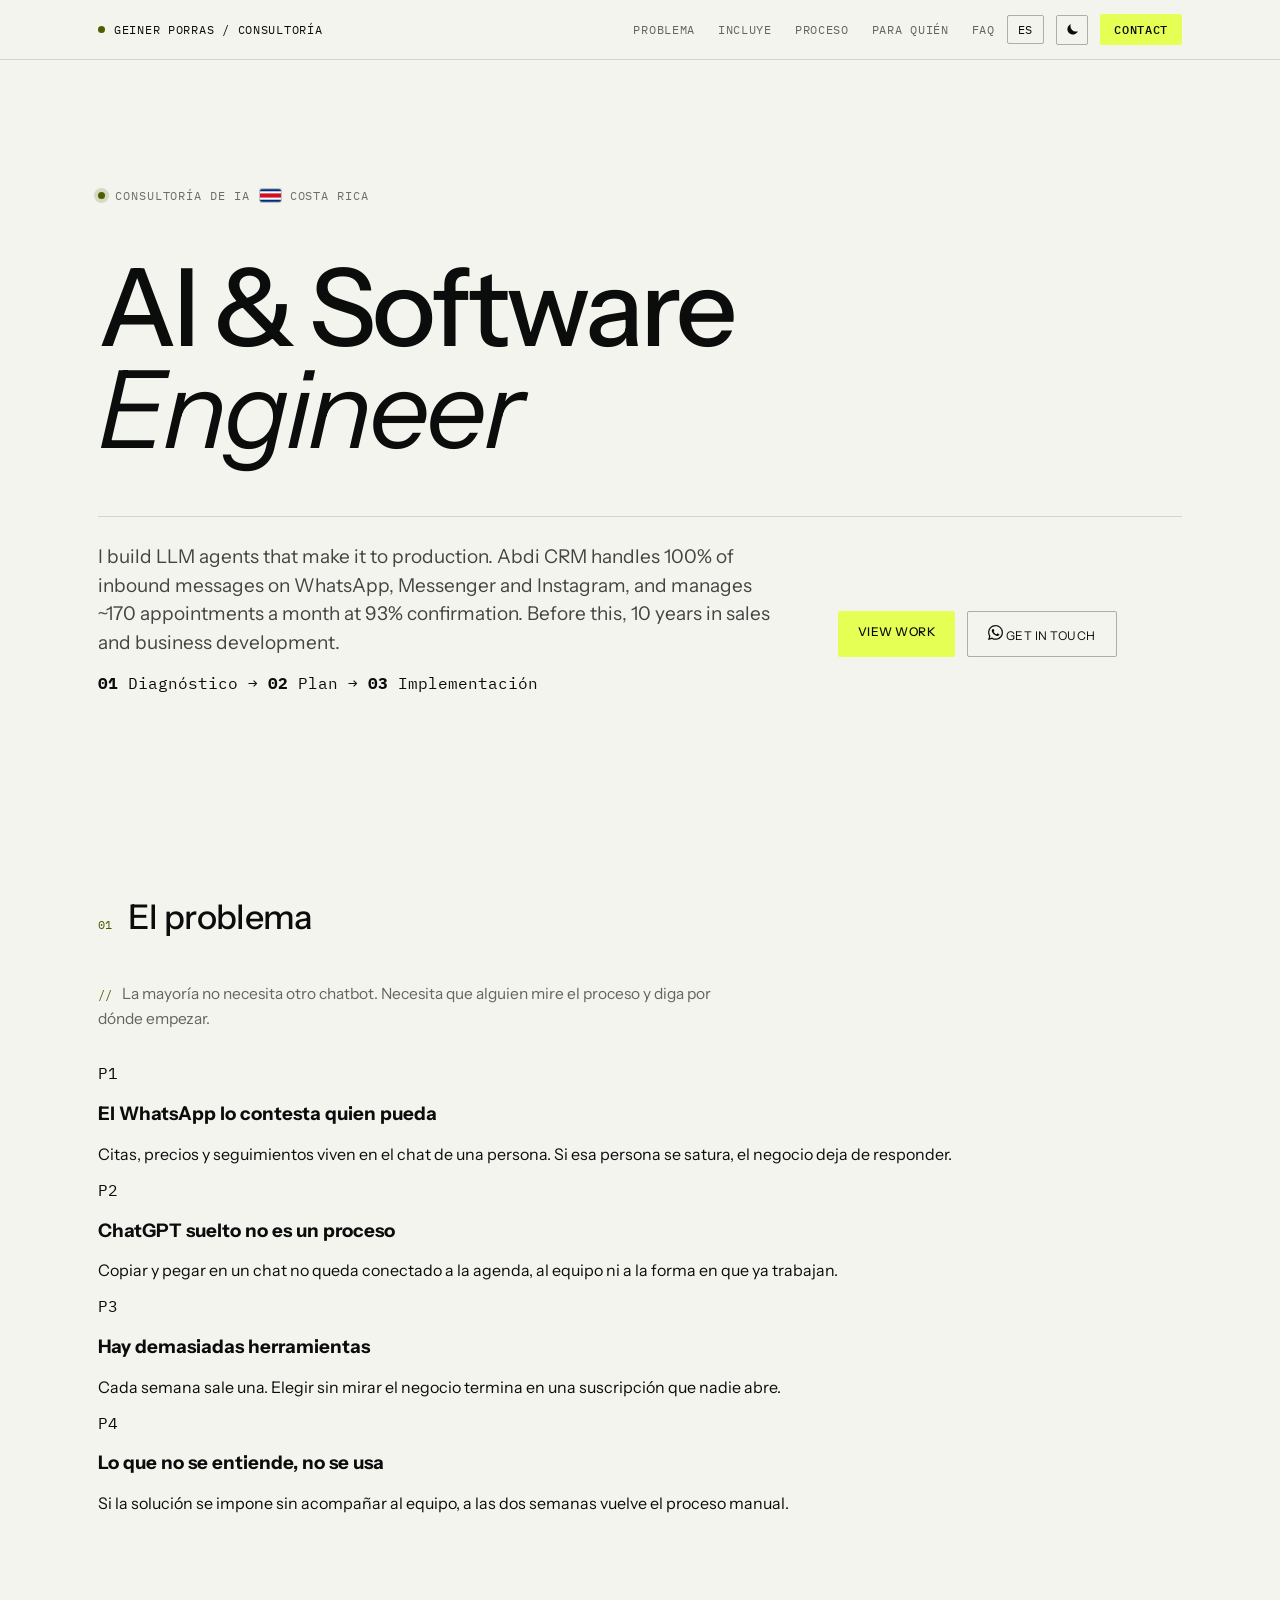
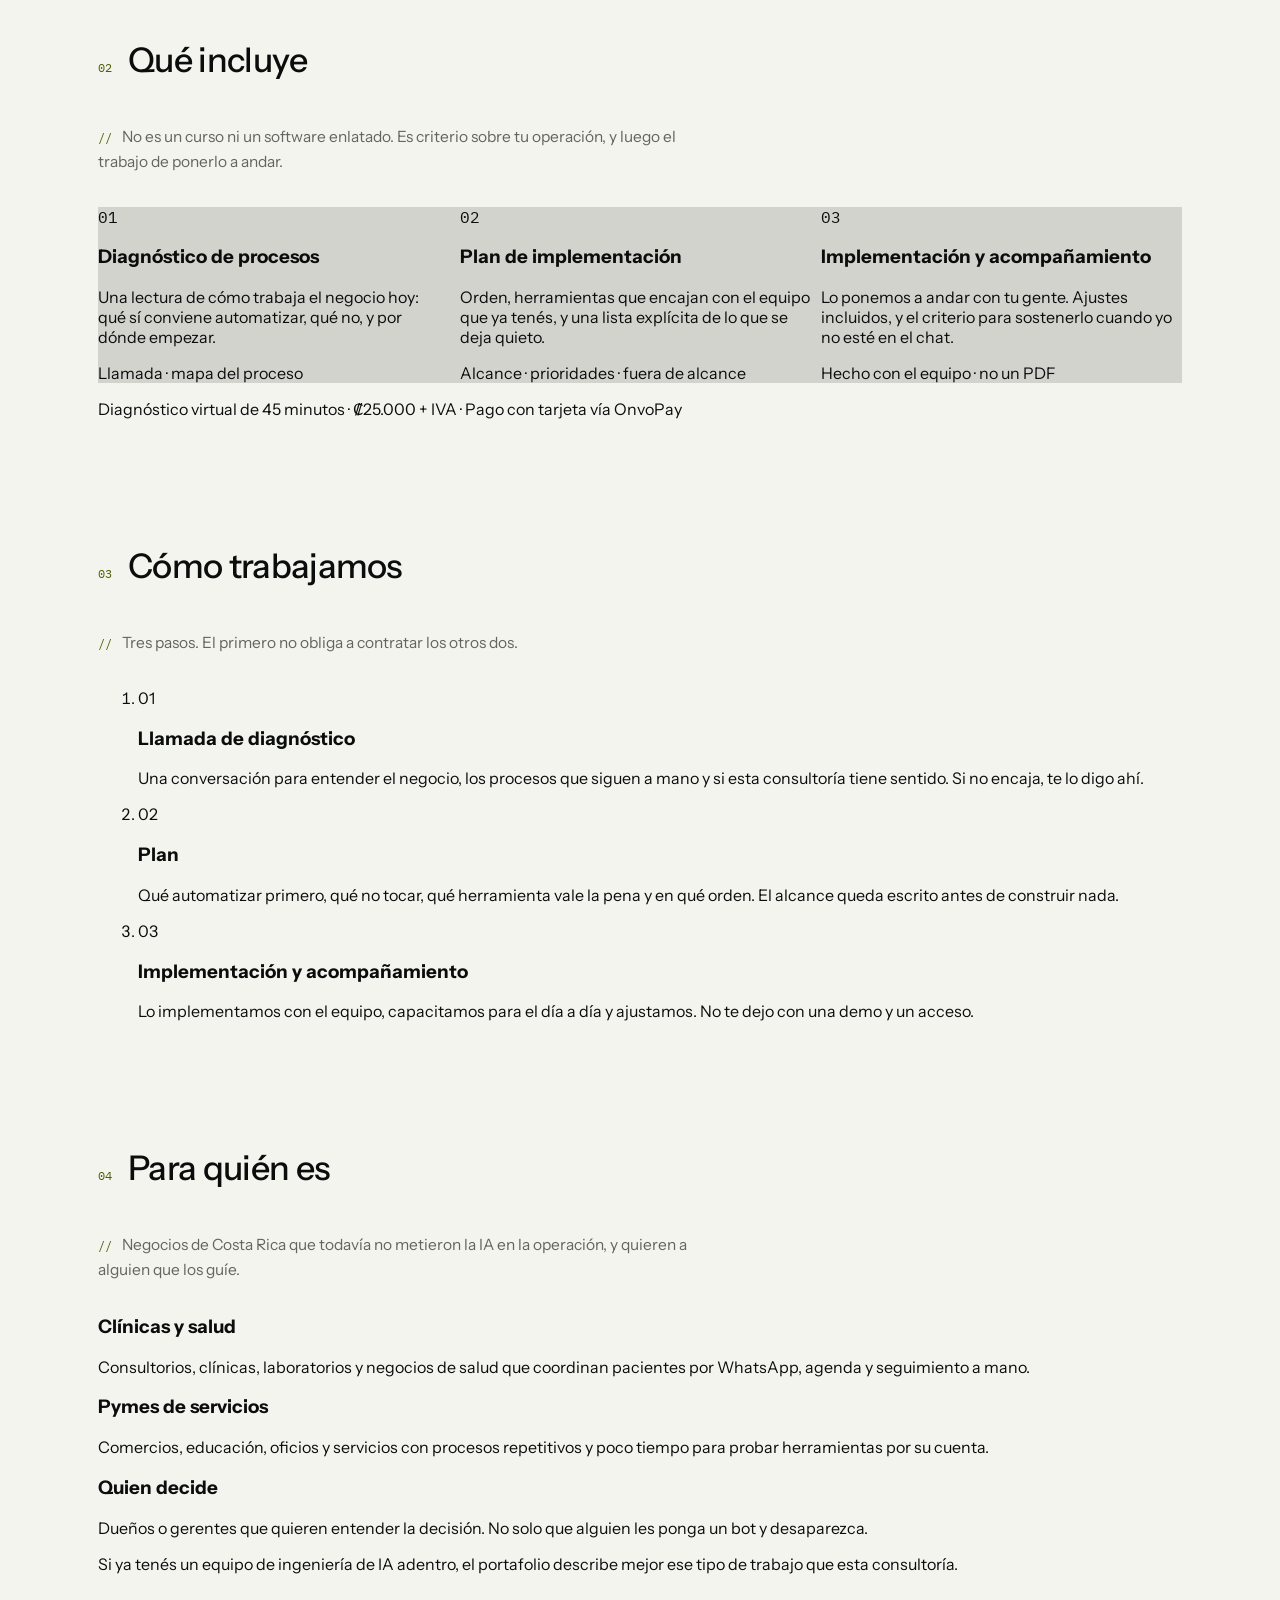
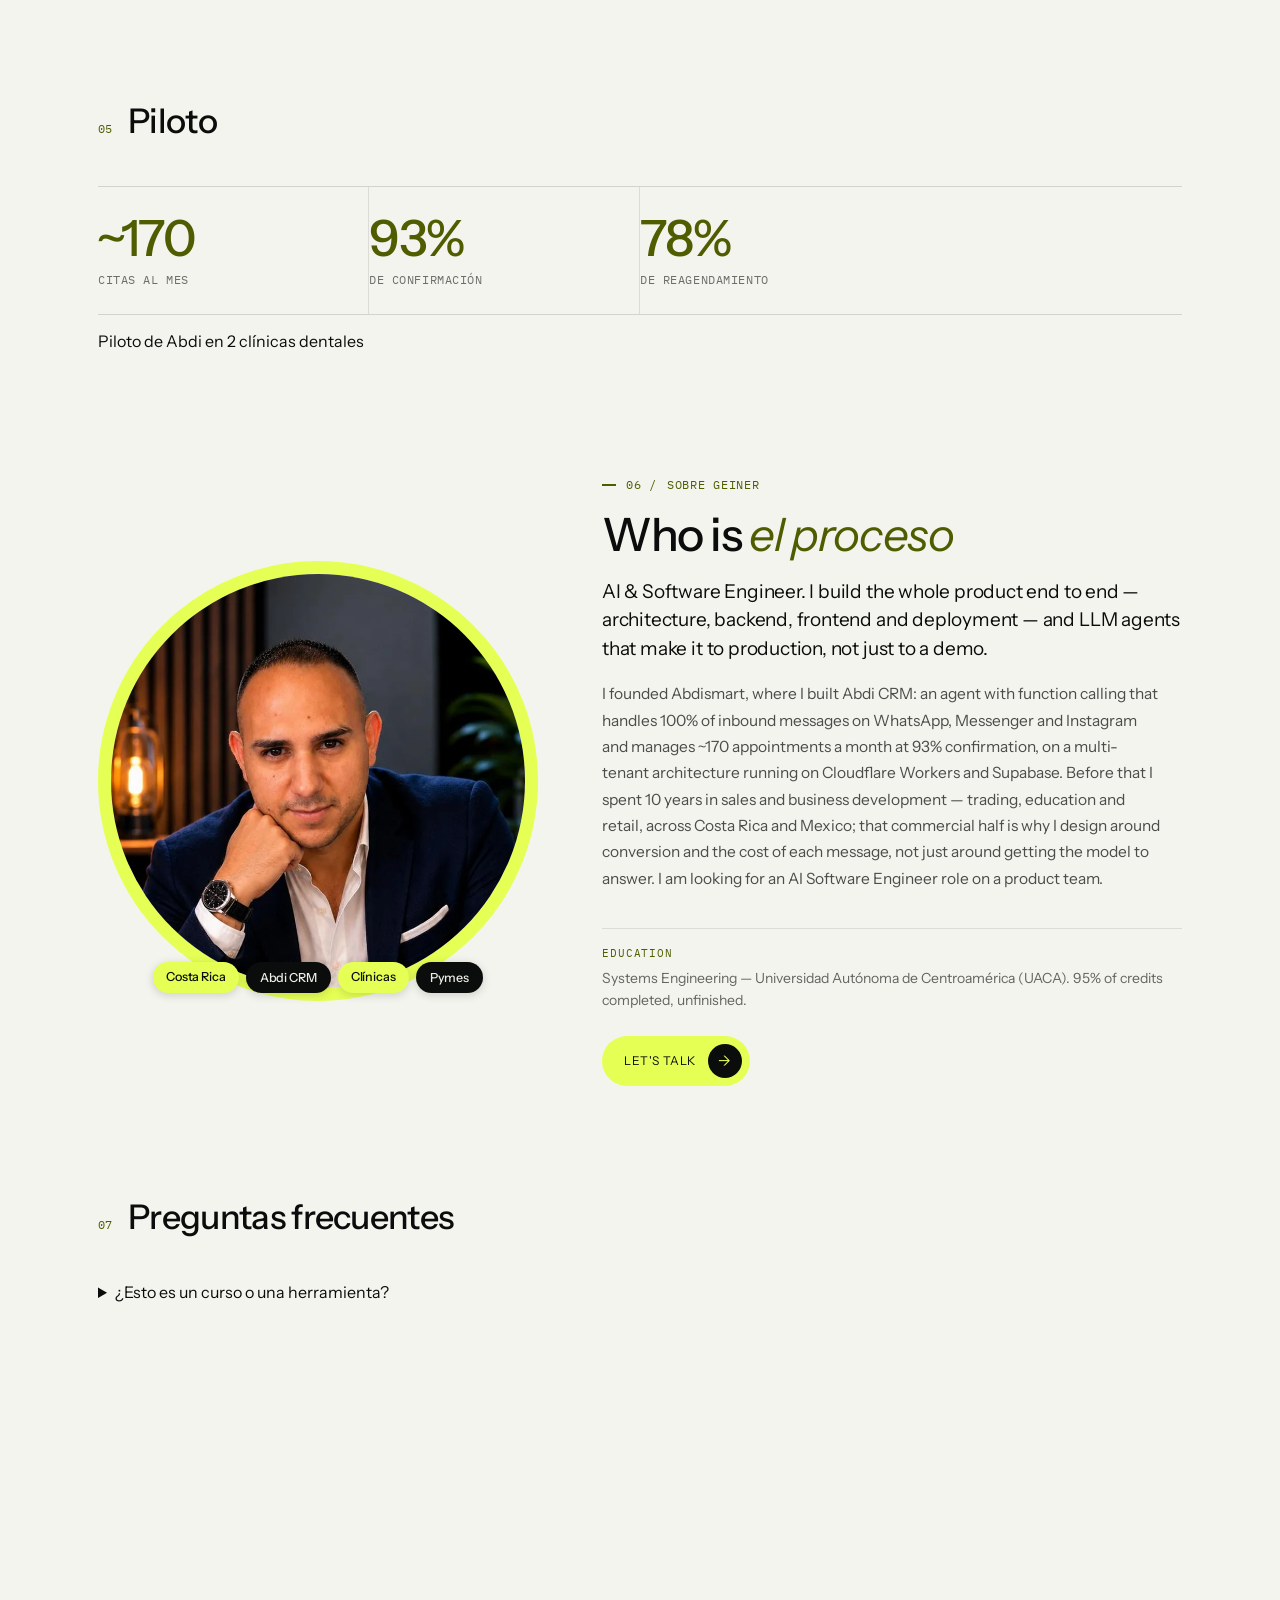
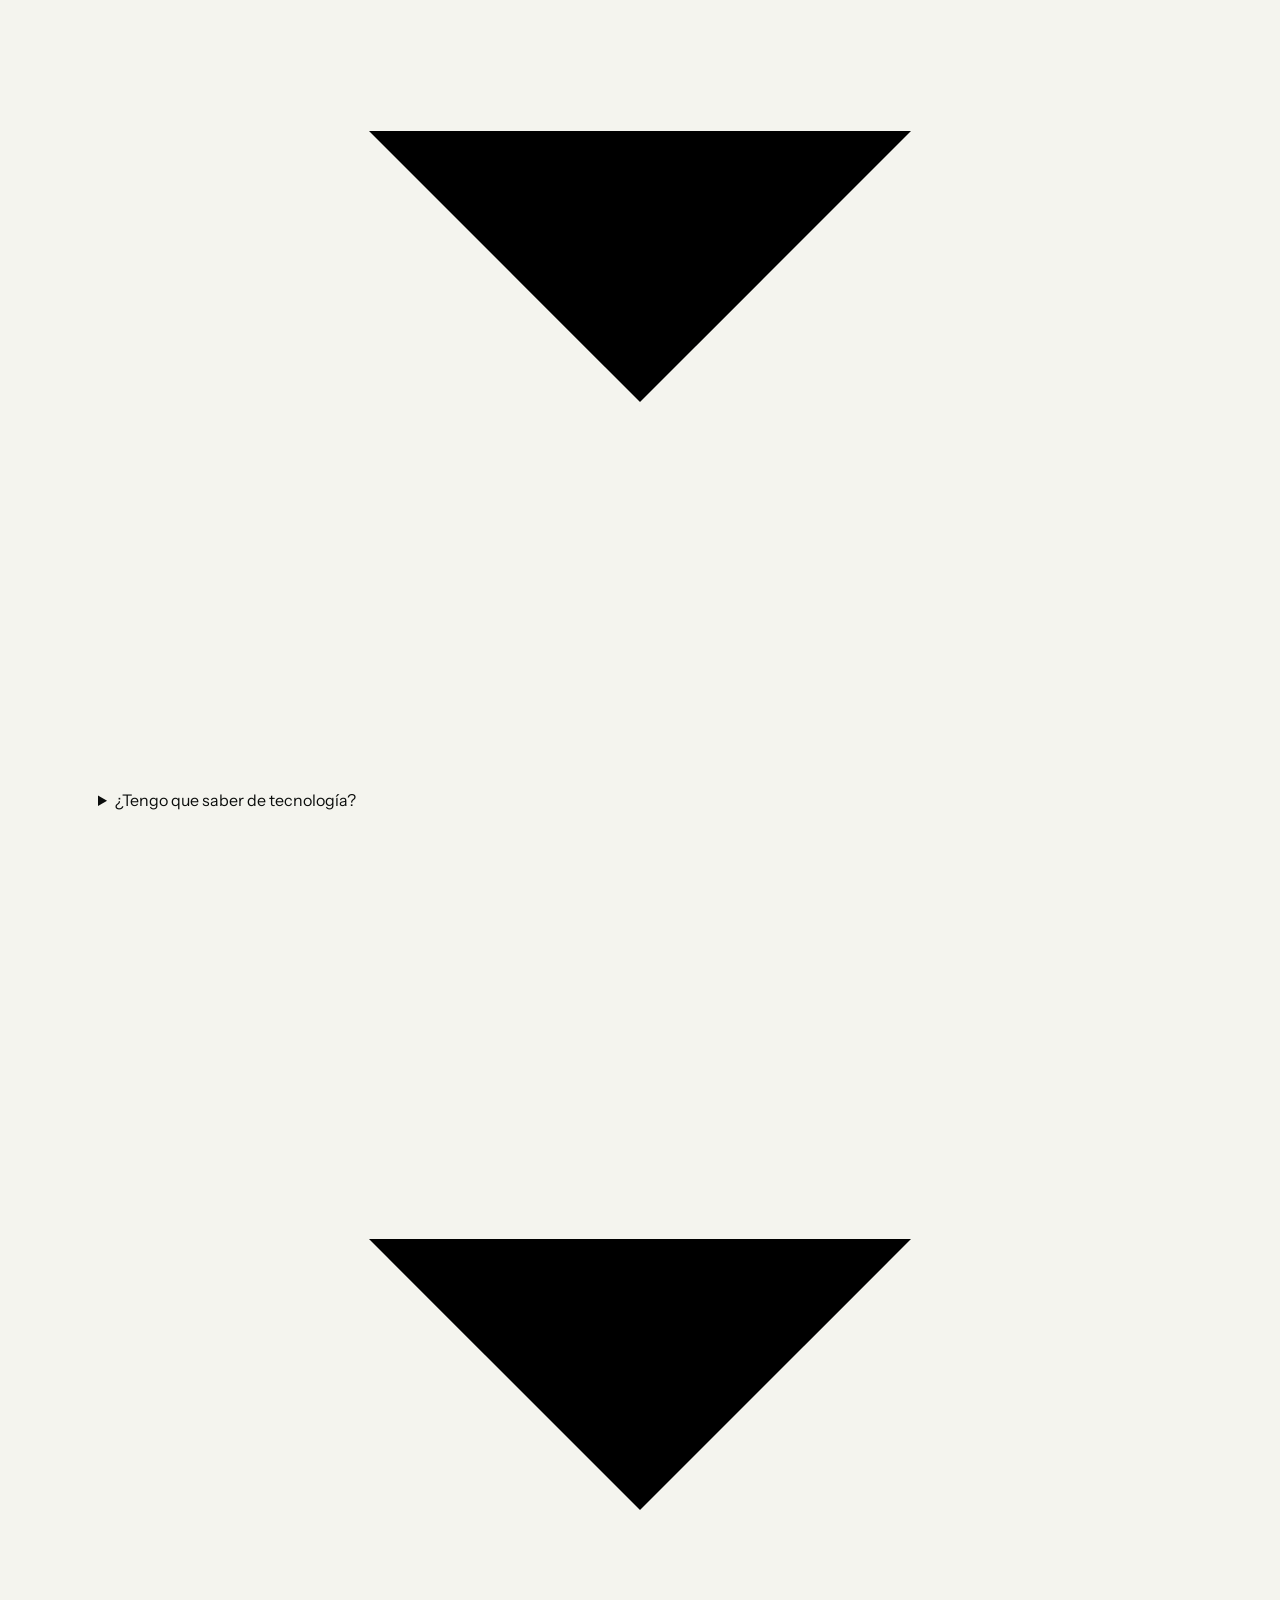
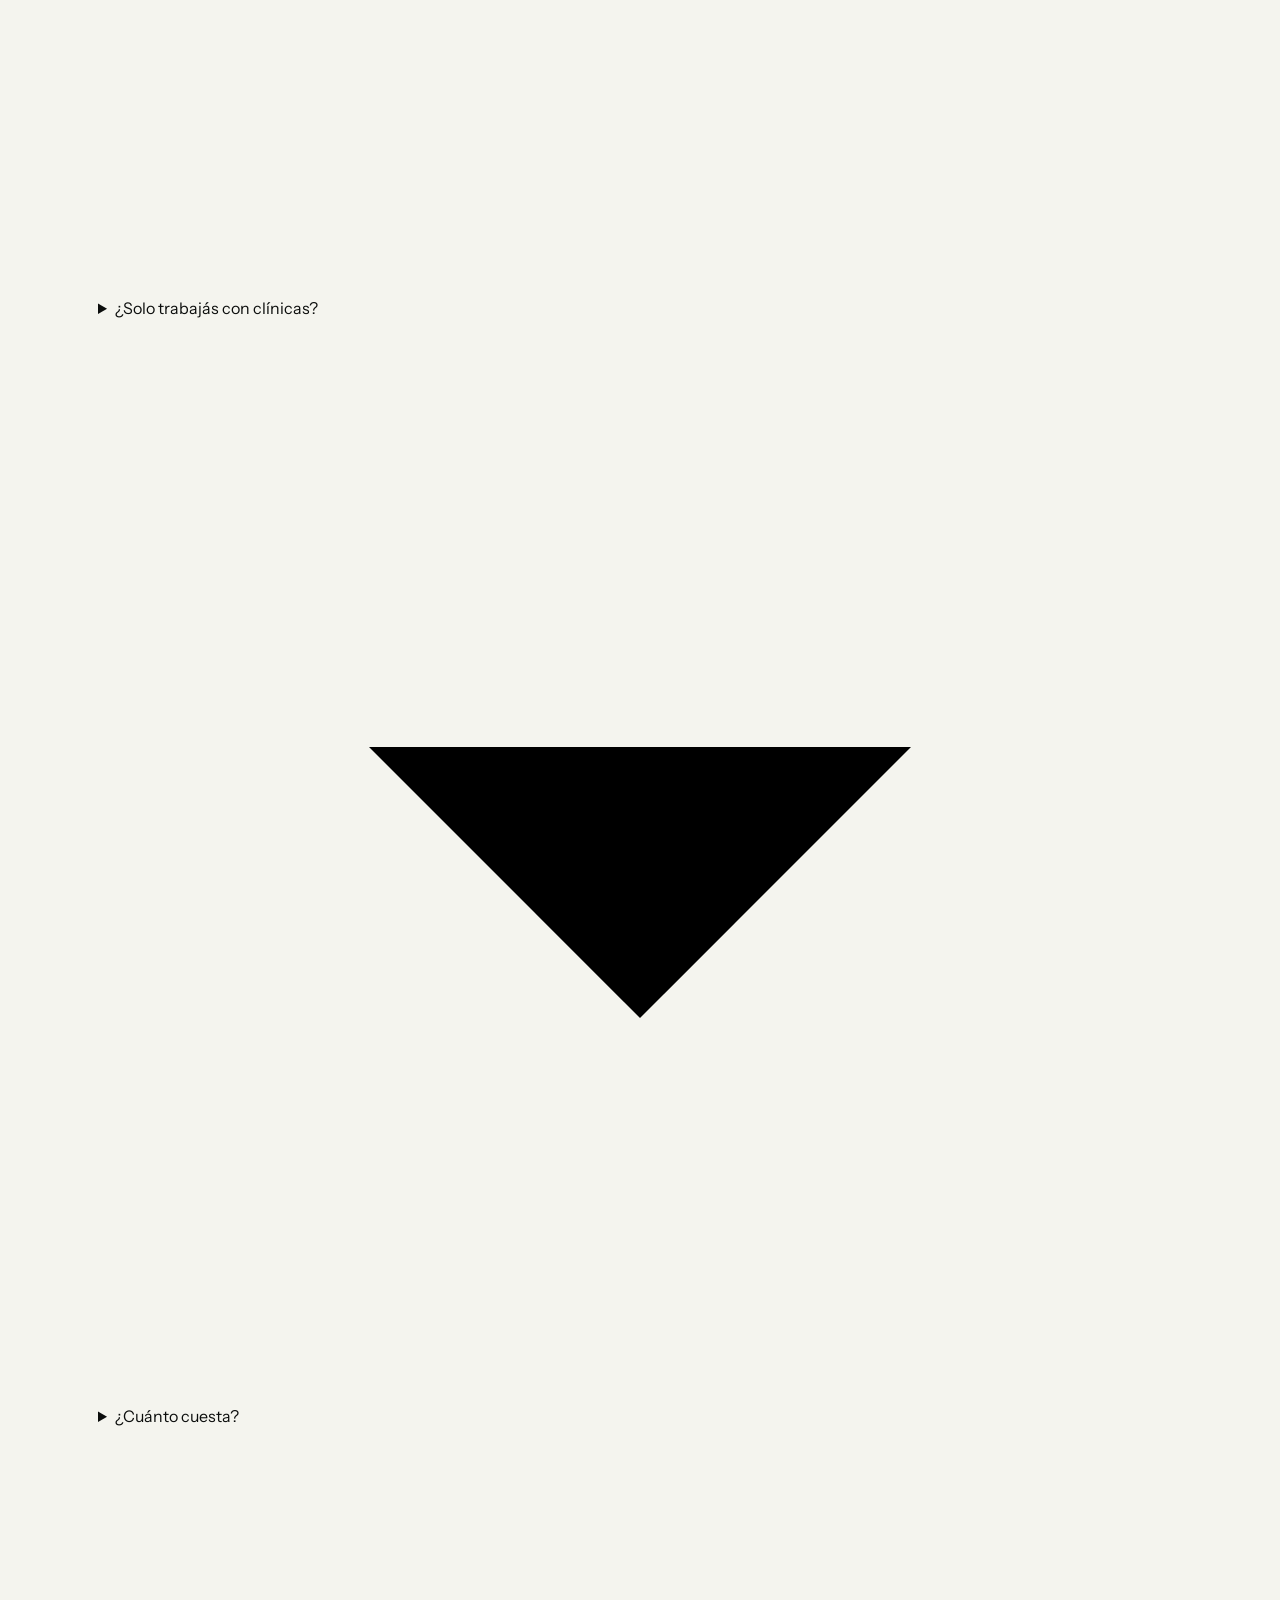
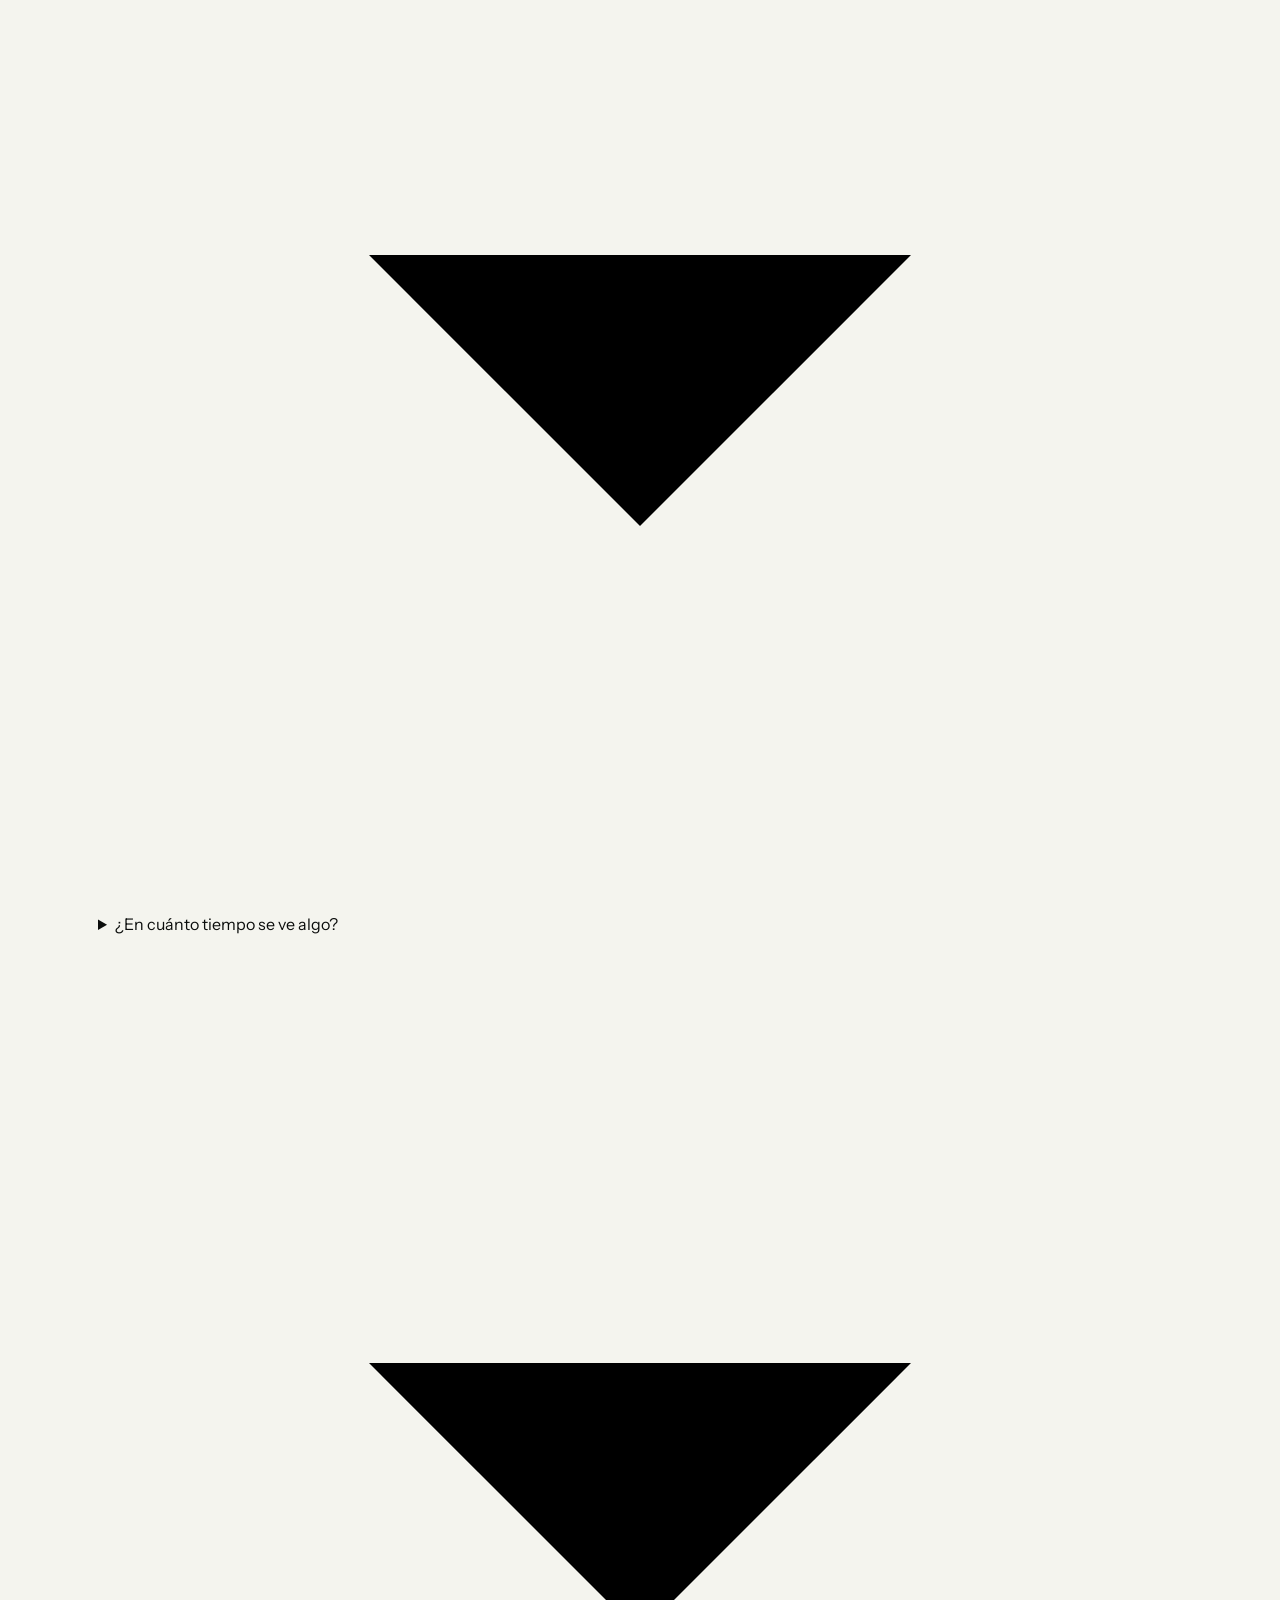
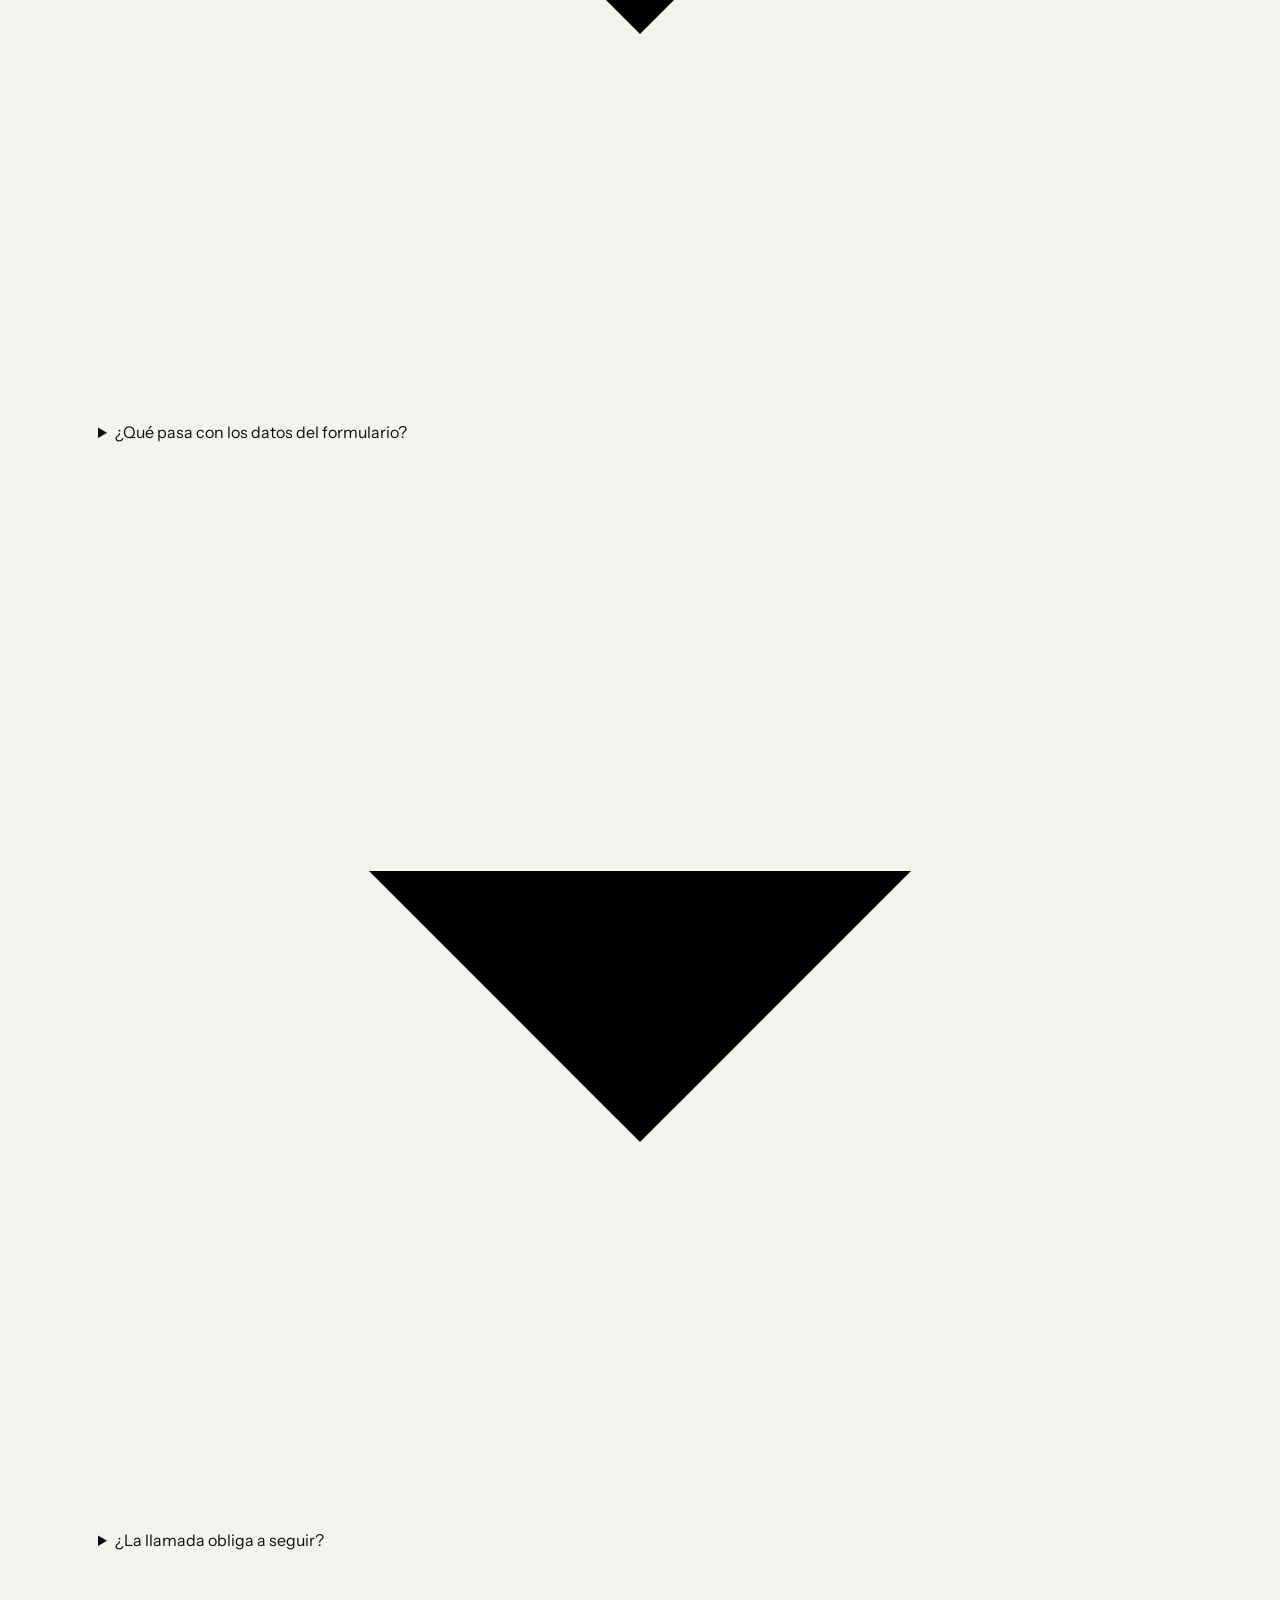
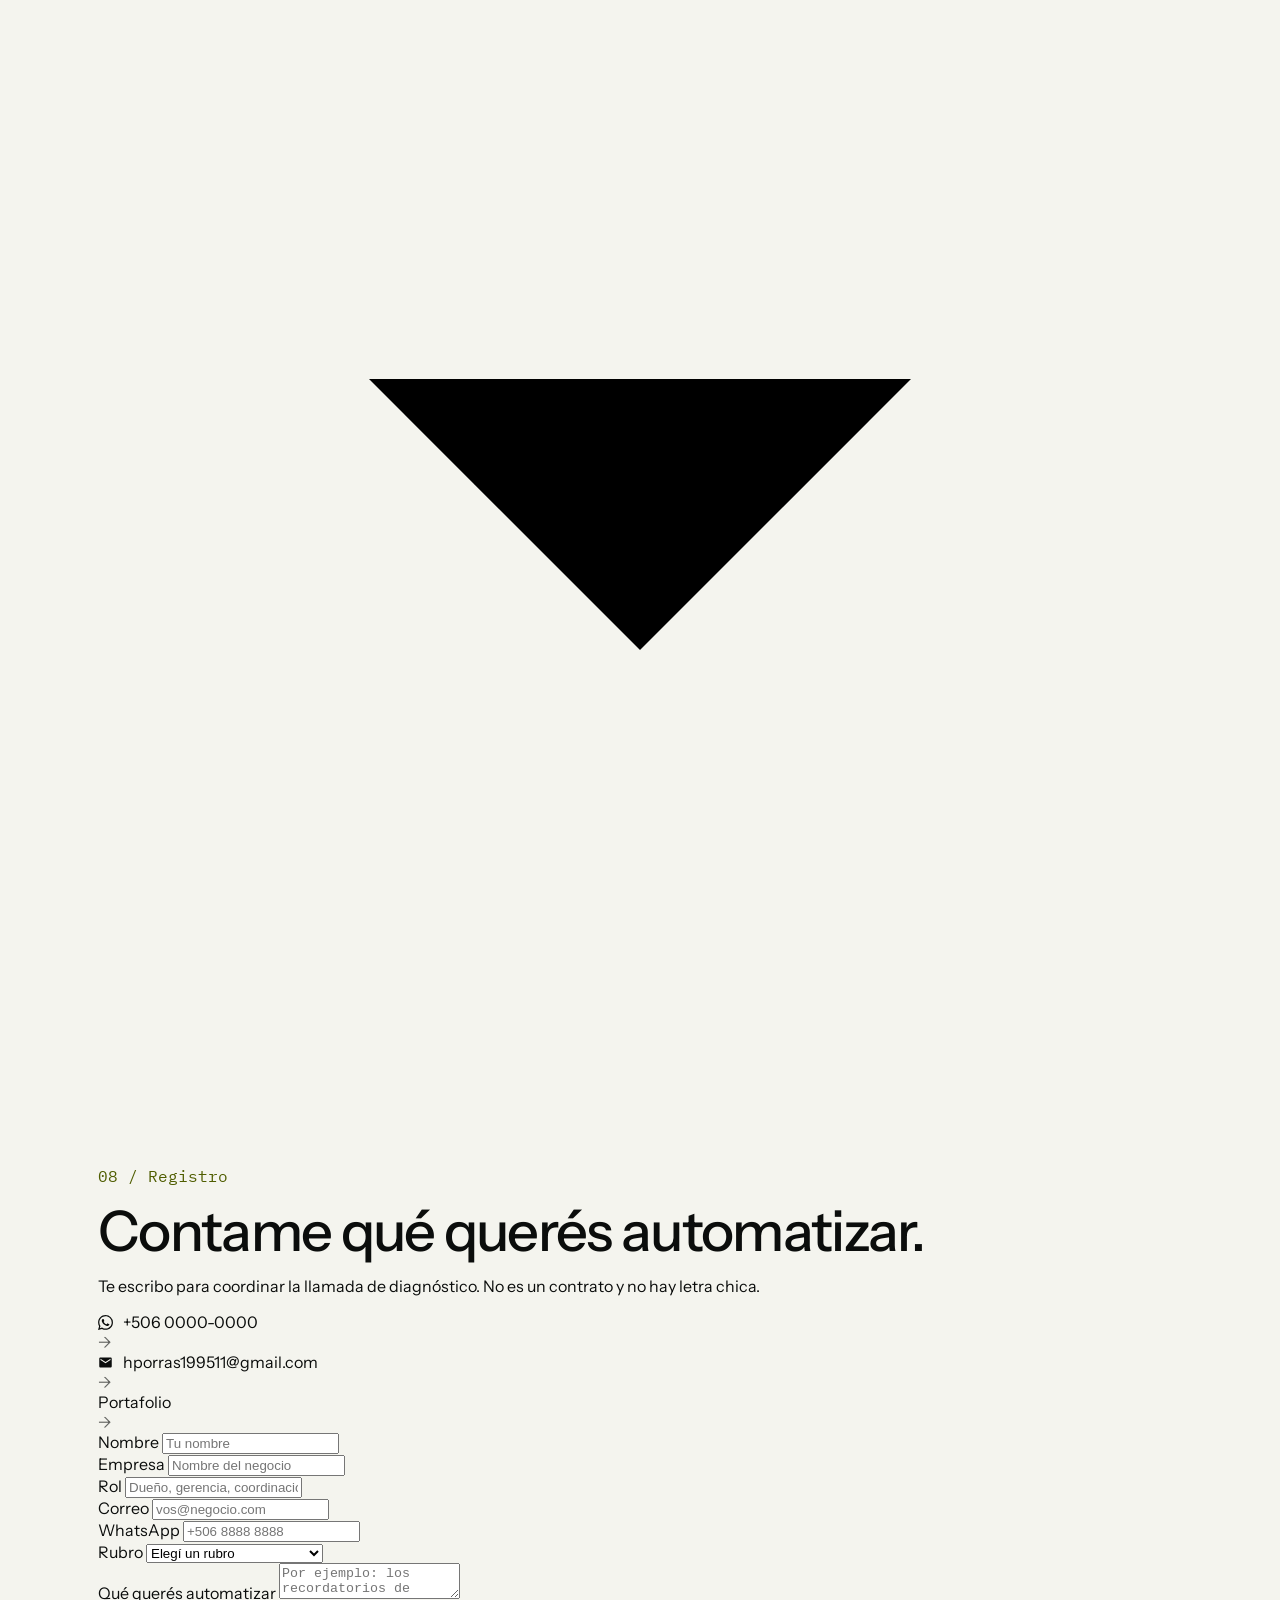
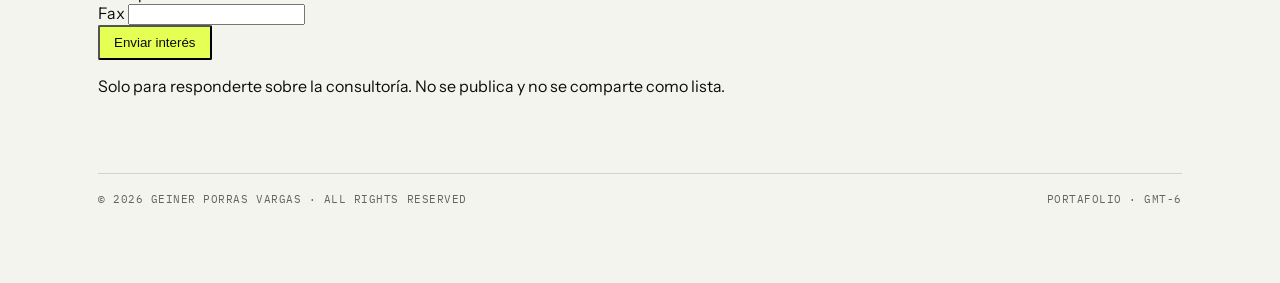
==== commit cc5b48bb: "Define el precio del diagnóstico y las cifras del piloto El diagnóstico virtual de 45 minutos queda " ====
--- a/consultoria/public/index.html
+++ b/consultoria/public/index.html
@@ -218,8 +218,7 @@
     </article>
   </div>
   <div class="price-slot">
-    <span class="ph-tag mono" data-i18n="priceTag">Marcador</span>
-    <p><span class="ph-token">[PRECIO]</span> <span data-i18n="priceNote">No hay tarifa publicada. Reemplazá este marcador cuando el precio esté definido, o quitá el bloque.</span></p>
+    <p data-i18n="priceOffer">Diagnóstico virtual de 45 minutos · ₡25.000 + IVA · Pago con tarjeta vía OnvoPay</p>
   </div>
 </section>
 
@@ -265,31 +264,28 @@
   <p class="aside-note" data-i18n="quienNota">Si ya tenés un equipo de ingeniería de IA adentro, el portafolio describe mejor ese tipo de trabajo que esta consultoría.</p>
 </section>
 
-<section id="marcadores" class="wrap section" aria-labelledby="marcadores-title">
-  <div class="sec-head"><span class="num mono">05</span><h2 id="marcadores-title" data-i18n="hMarcadores">Prueba social</h2></div>
-  <p class="quip" data-i18n="quipMarcadores">Estos bloques están vacíos a propósito. No hay clientes, logos ni cifras inventadas. Reemplazalos con datos reales o borralos antes de publicar.</p>
-  <div class="placeholders">
-    <article class="ph">
-      <span class="ph-tag mono" data-i18n="priceTag">Marcador</span>
-      <p class="ph-token">[TESTIMONIO]</p>
-      <p class="ph-note" data-i18n="noteTestimonio">Cita de un cliente real, con permiso. No inventar.</p>
-    </article>
-    <article class="ph">
-      <span class="ph-tag mono" data-i18n="priceTag">Marcador</span>
-      <p class="ph-token">[CLIENTE]</p>
-      <p class="ph-note" data-i18n="noteCliente">Nombre del negocio, con permiso para publicarlo.</p>
-    </article>
-    <article class="ph">
-      <span class="ph-tag mono" data-i18n="priceTag">Marcador</span>
-      <p class="ph-token">[LOGO]</p>
-      <p class="ph-note" data-i18n="noteLogo">Logo del cliente. No usar marcas ajenas sin autorización.</p>
-    </article>
-    <article class="ph">
-      <span class="ph-tag mono" data-i18n="priceTag">Marcador</span>
-      <p class="ph-token">[MÉTRICA]</p>
-      <p class="ph-note" data-i18n="noteMetrica">Un resultado medido de un acompañamiento. No estimados.</p>
-    </article>
-  </div>
+<section id="piloto" class="wrap section" aria-labelledby="piloto-title">
+  <div class="sec-head"><span class="num mono">05</span><h2 id="piloto-title" data-i18n="hPiloto">Piloto</h2></div>
+  <div class="metrics">
+    <div class="metric">
+      <div class="metric-val">~170</div>
+      <div class="metric-label" data-i18n="m1">citas al mes</div>
+    </div>
+    <div class="metric">
+      <div class="metric-val">93%</div>
+      <div class="metric-label" data-i18n="m2">de confirmación</div>
+    </div>
+    <div class="metric">
+      <div class="metric-val">78%</div>
+      <div class="metric-label" data-i18n="m3">de reagendamiento</div>
+    </div>
+  </div>
+  <p class="pilot-source" data-i18n="pilotSource">Piloto de Abdi en 2 clínicas dentales</p>
+  <!--
+    Testimonio, nombre de cliente y logo: Geiner no pasó ninguno.
+    Para sumarlos después, un bloque por pieza con la cita o el logo
+    y el permiso por escrito. No inventar.
+  -->
 </section>
 
 <section id="sobre" class="wrap section">
@@ -350,7 +346,7 @@
         <span data-i18n="q4">¿Cuánto cuesta?</span>
         <svg class="faq-chev" viewBox="0 0 24 24" aria-hidden="true" focusable="false"><path d="M6 9.5 12 15.5 18 9.5"></path></svg>
       </summary>
-      <p data-i18n="a4">[PRECIO]. No hay tarifa publicada. En el diagnóstico se define el alcance antes de hablar de inversión. Reemplazá este marcador cuando el precio esté decidido.</p>
+      <p data-i18n="a4">Diagnóstico virtual de 45 minutos · ₡25.000 + IVA · Pago con tarjeta vía OnvoPay</p>
     </details>
     <details class="faq">
       <summary>
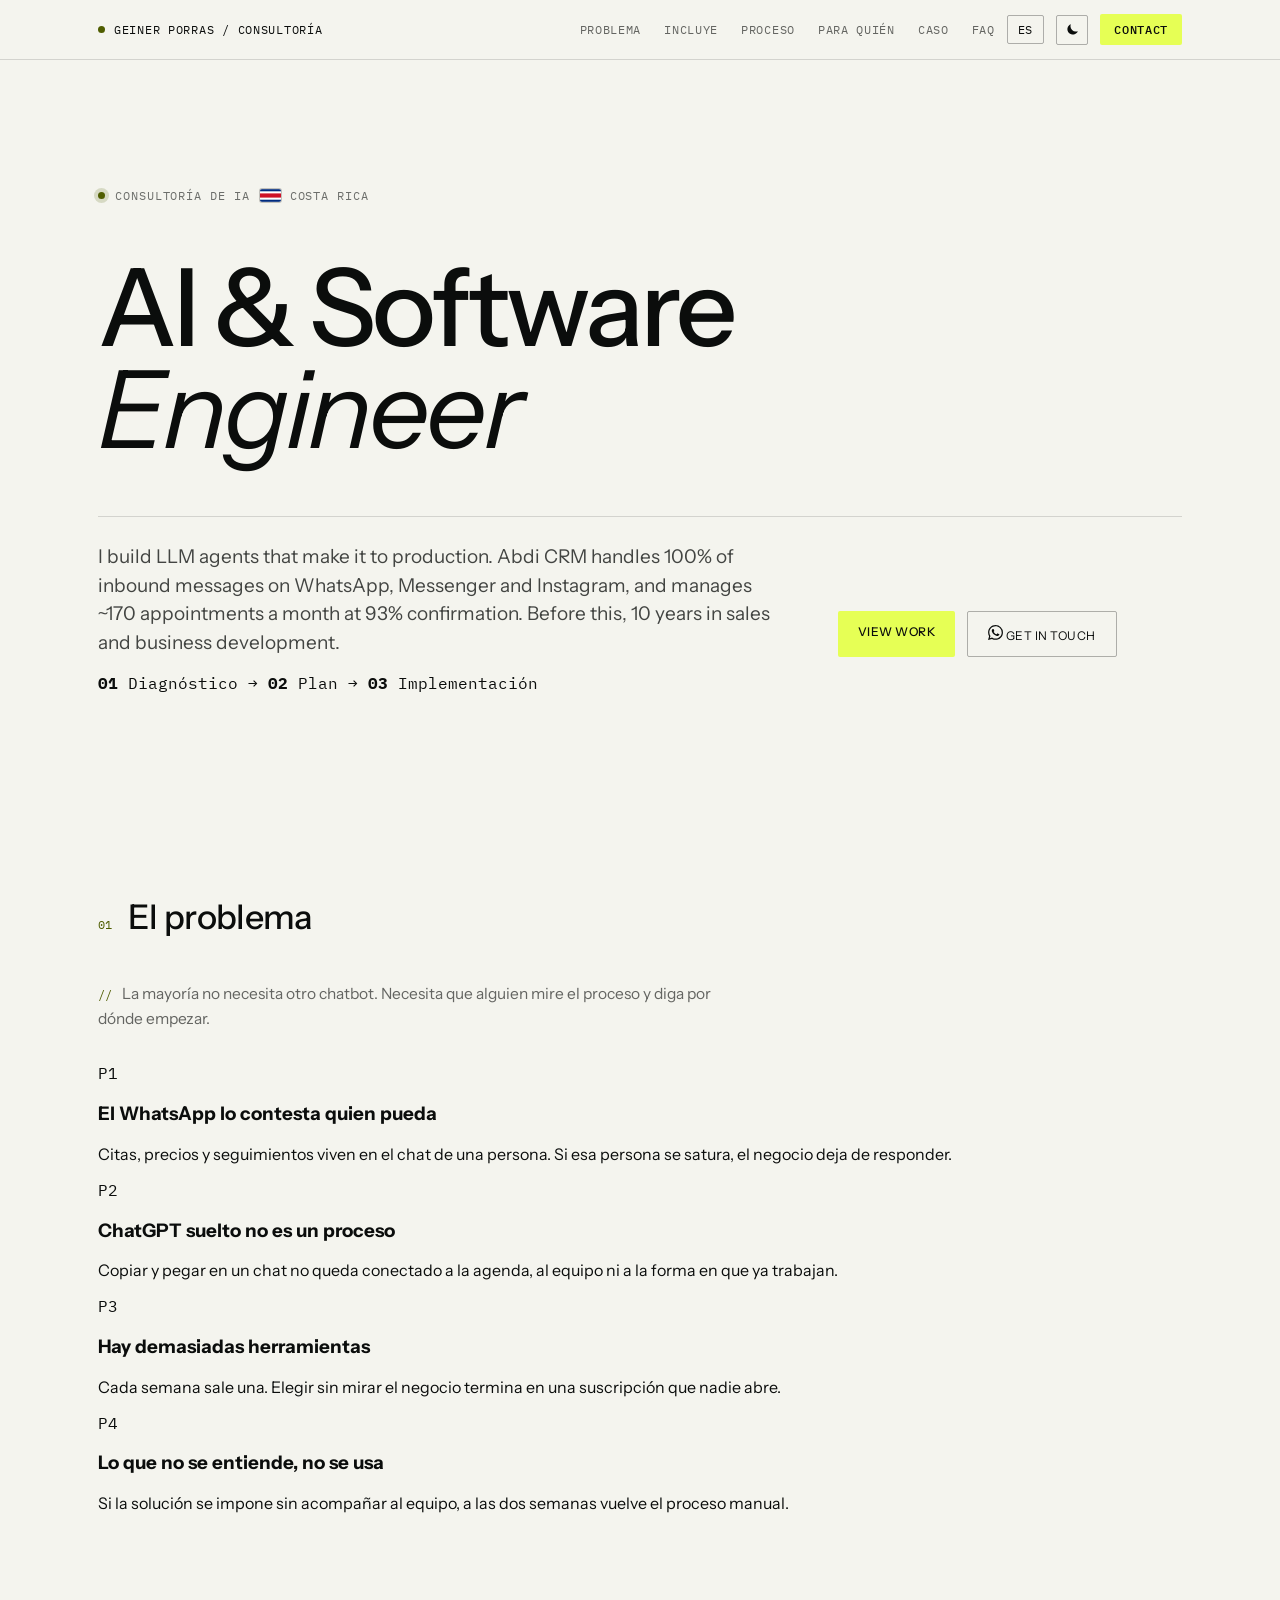
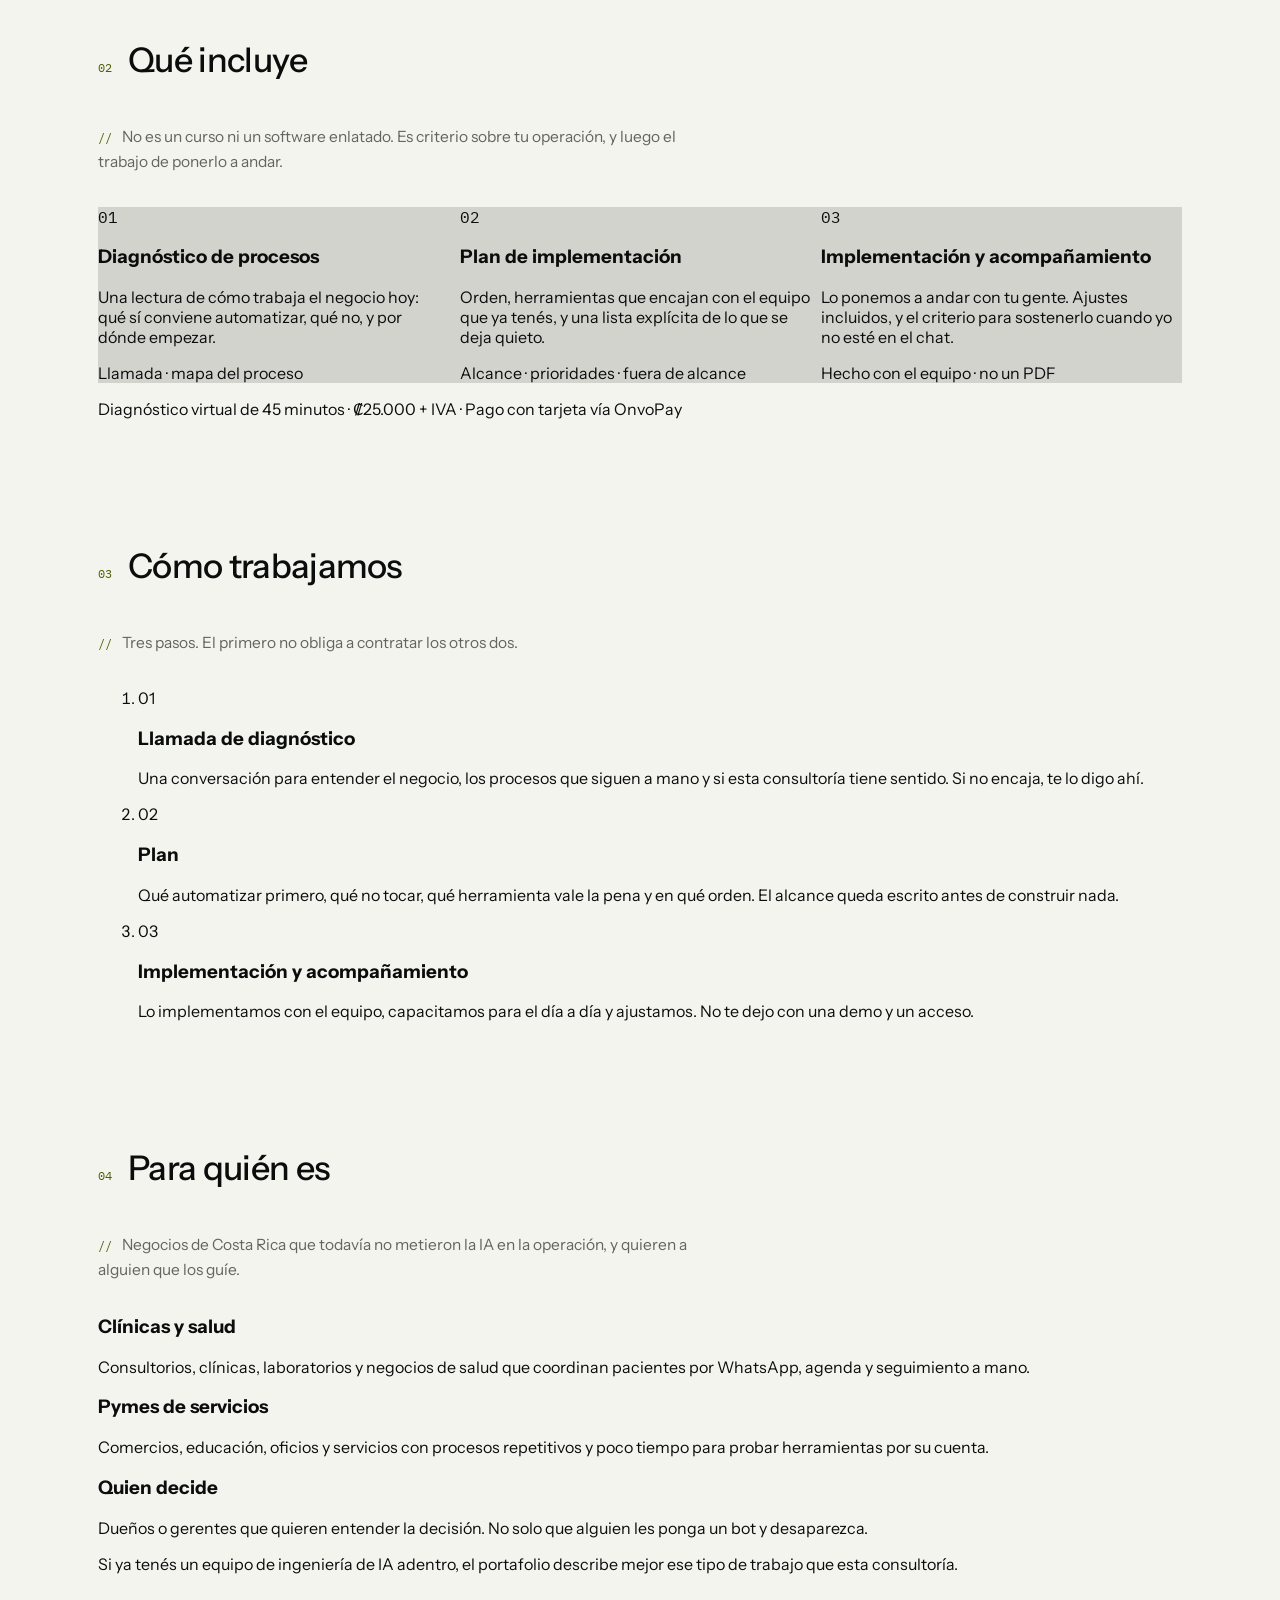
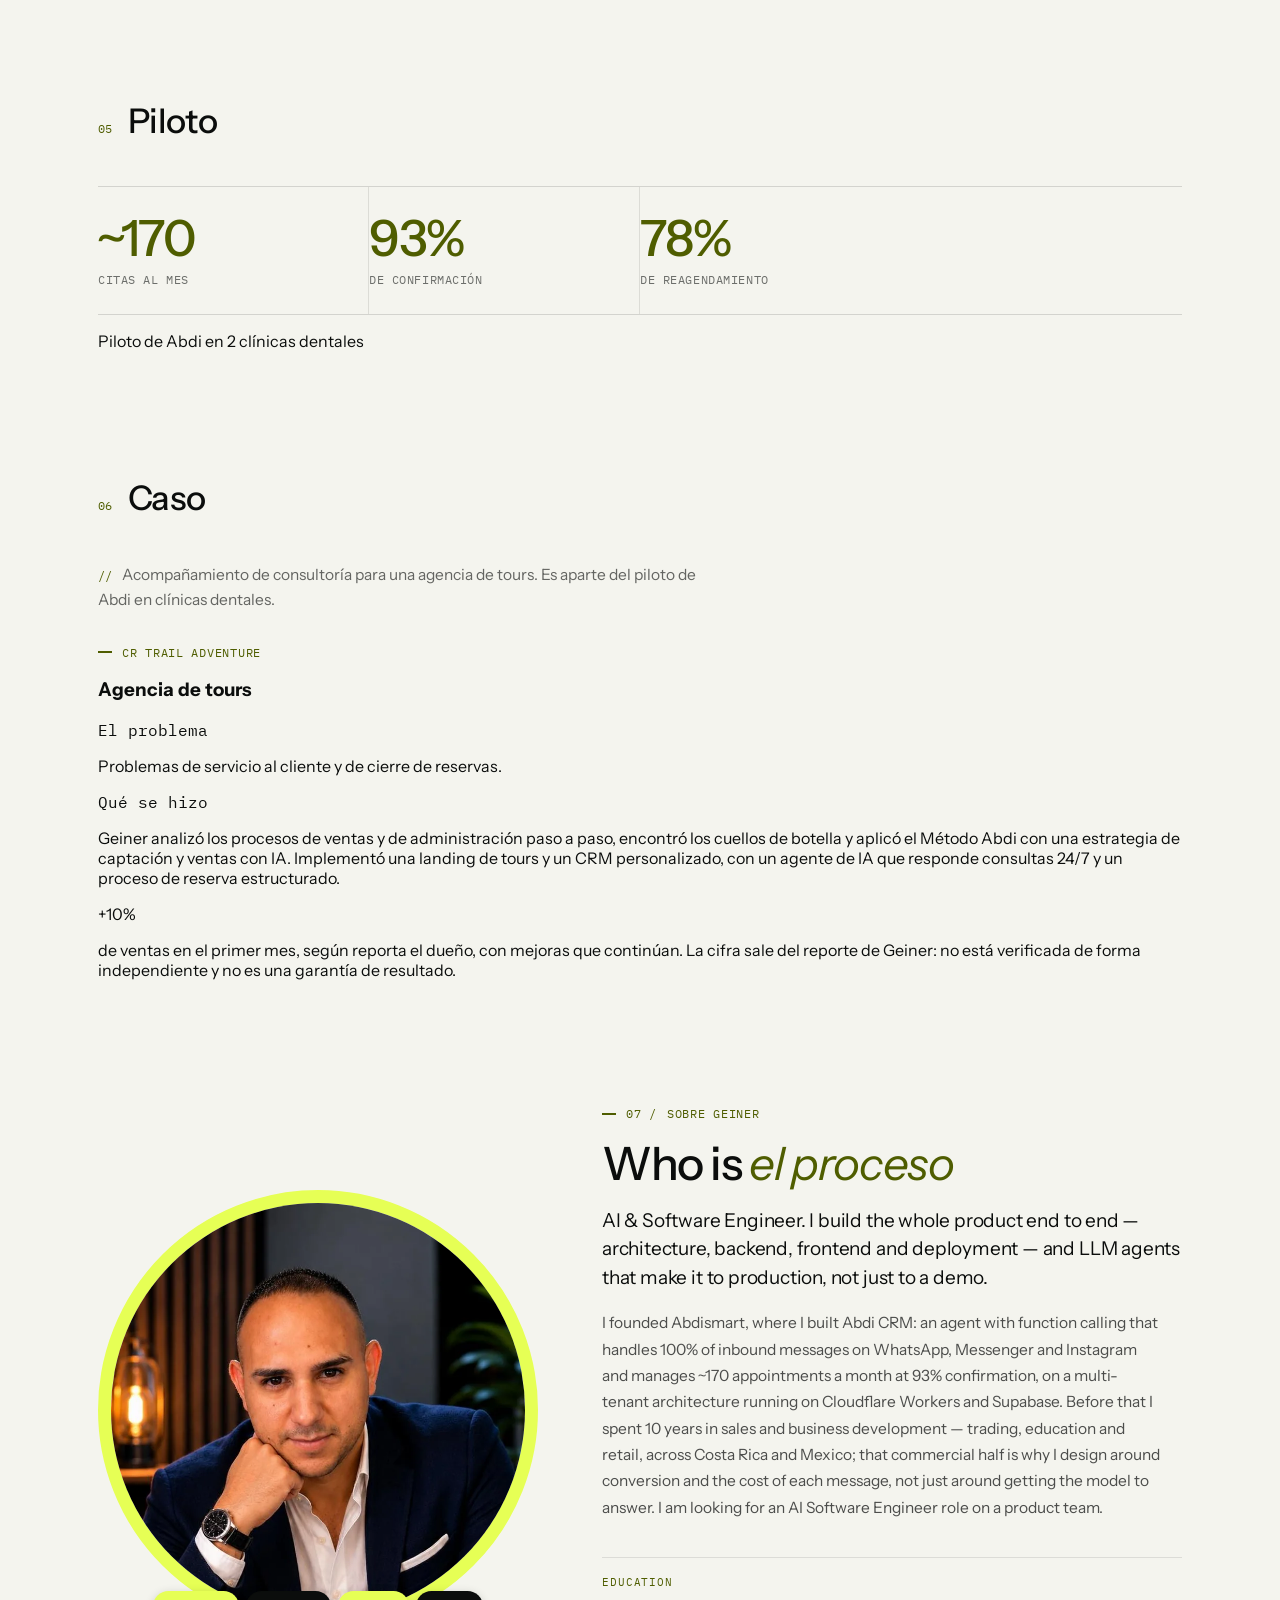
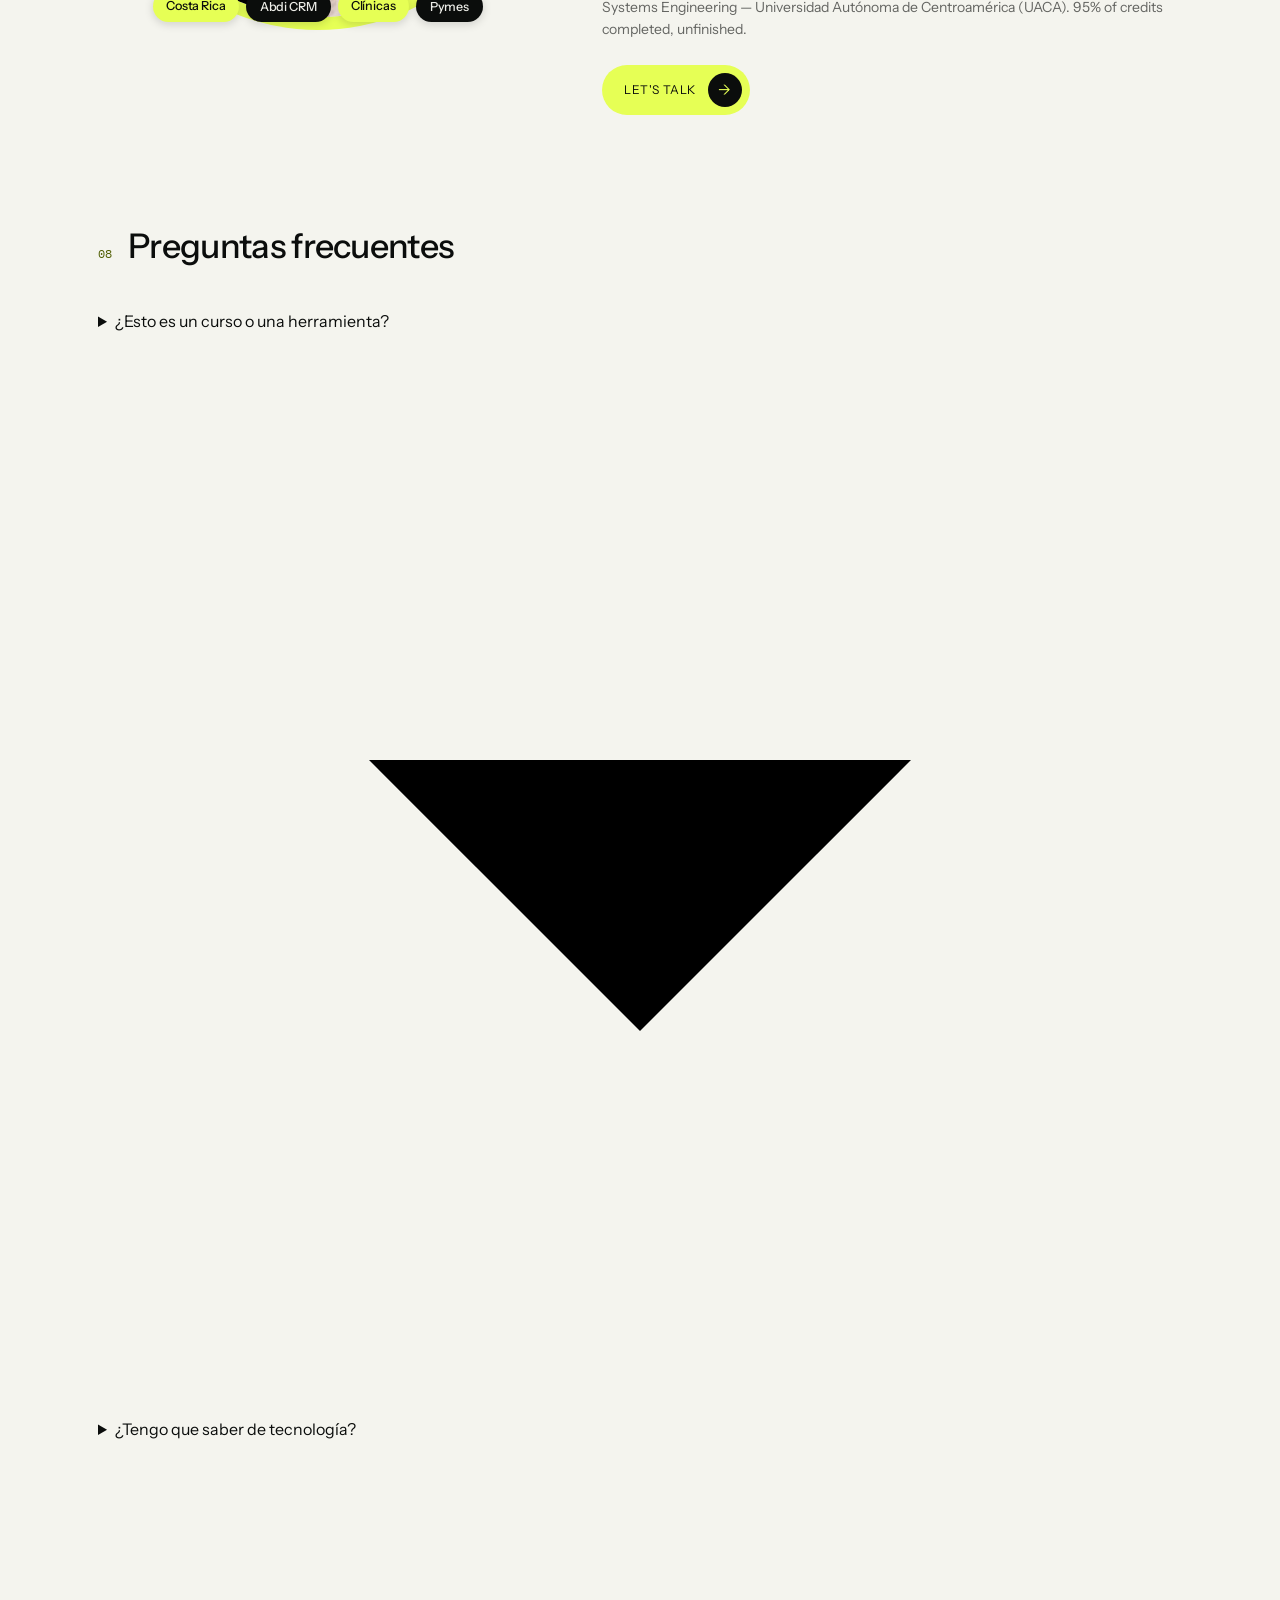
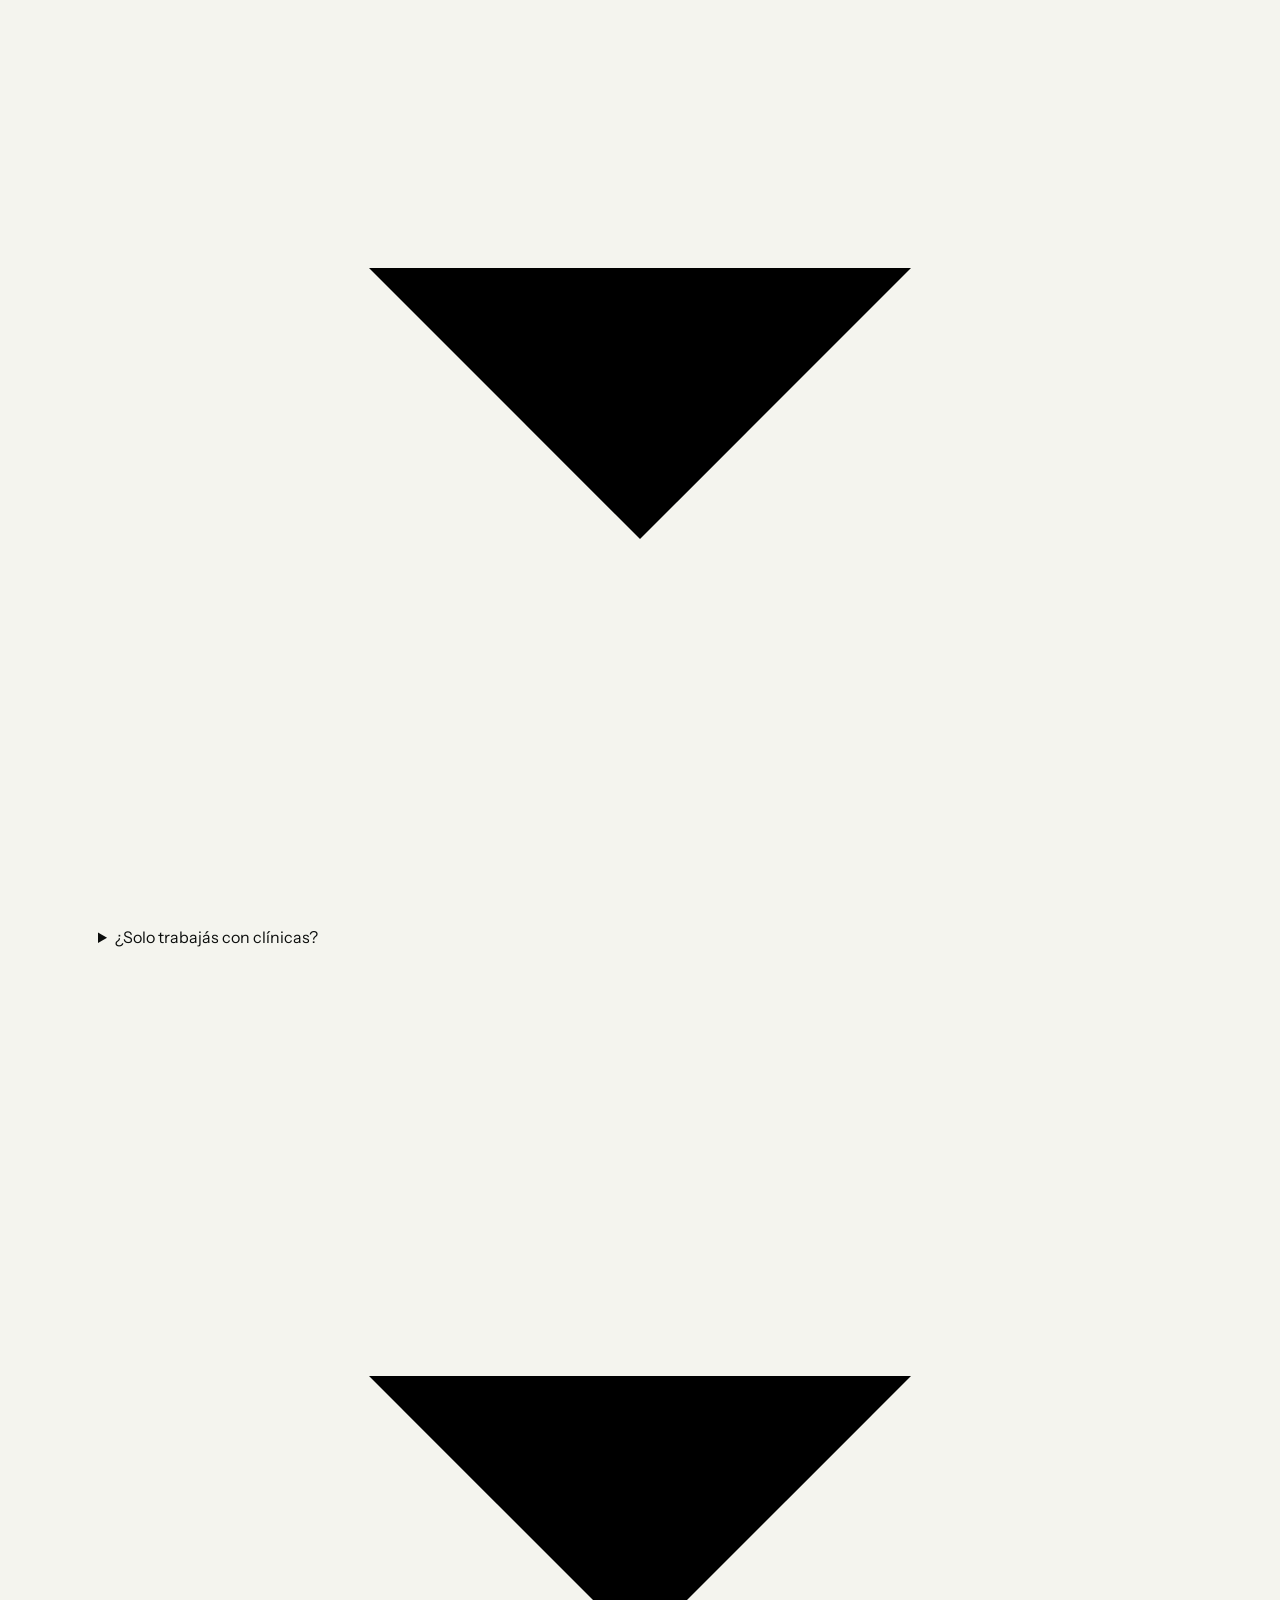
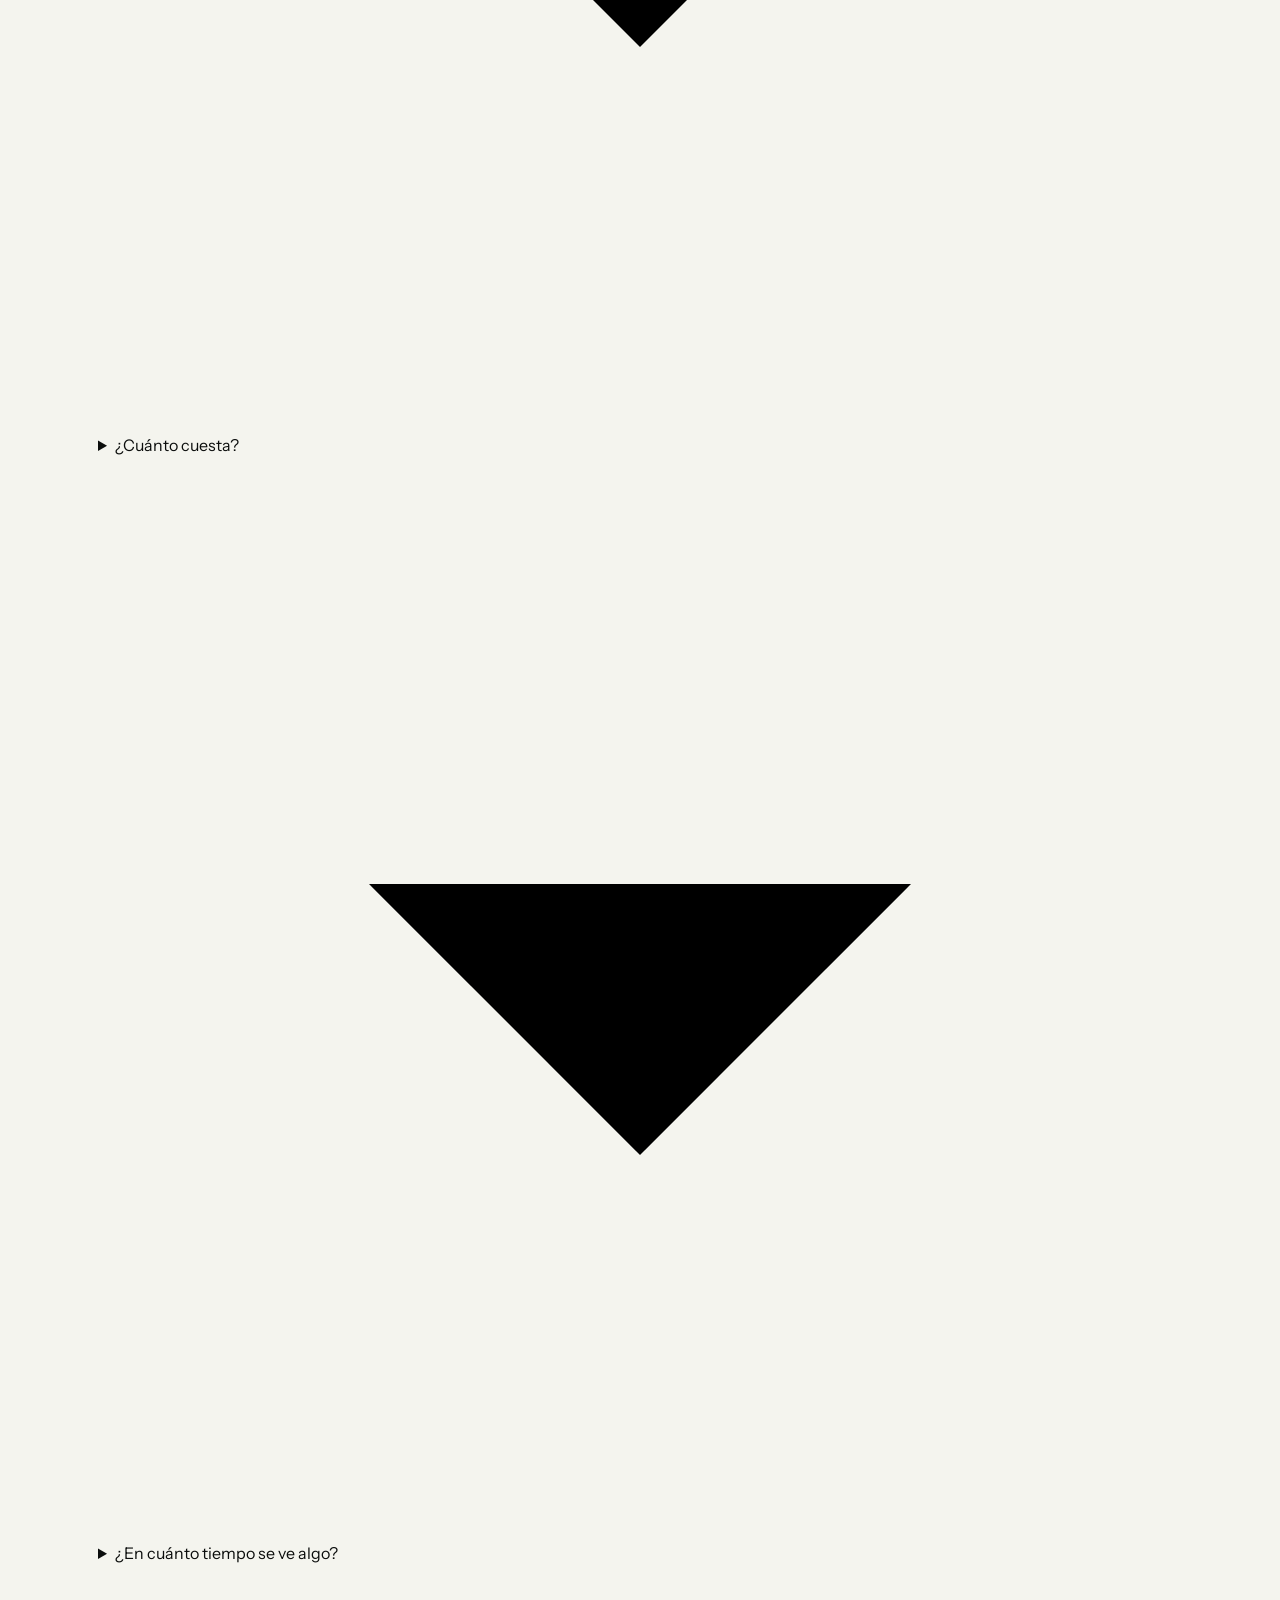
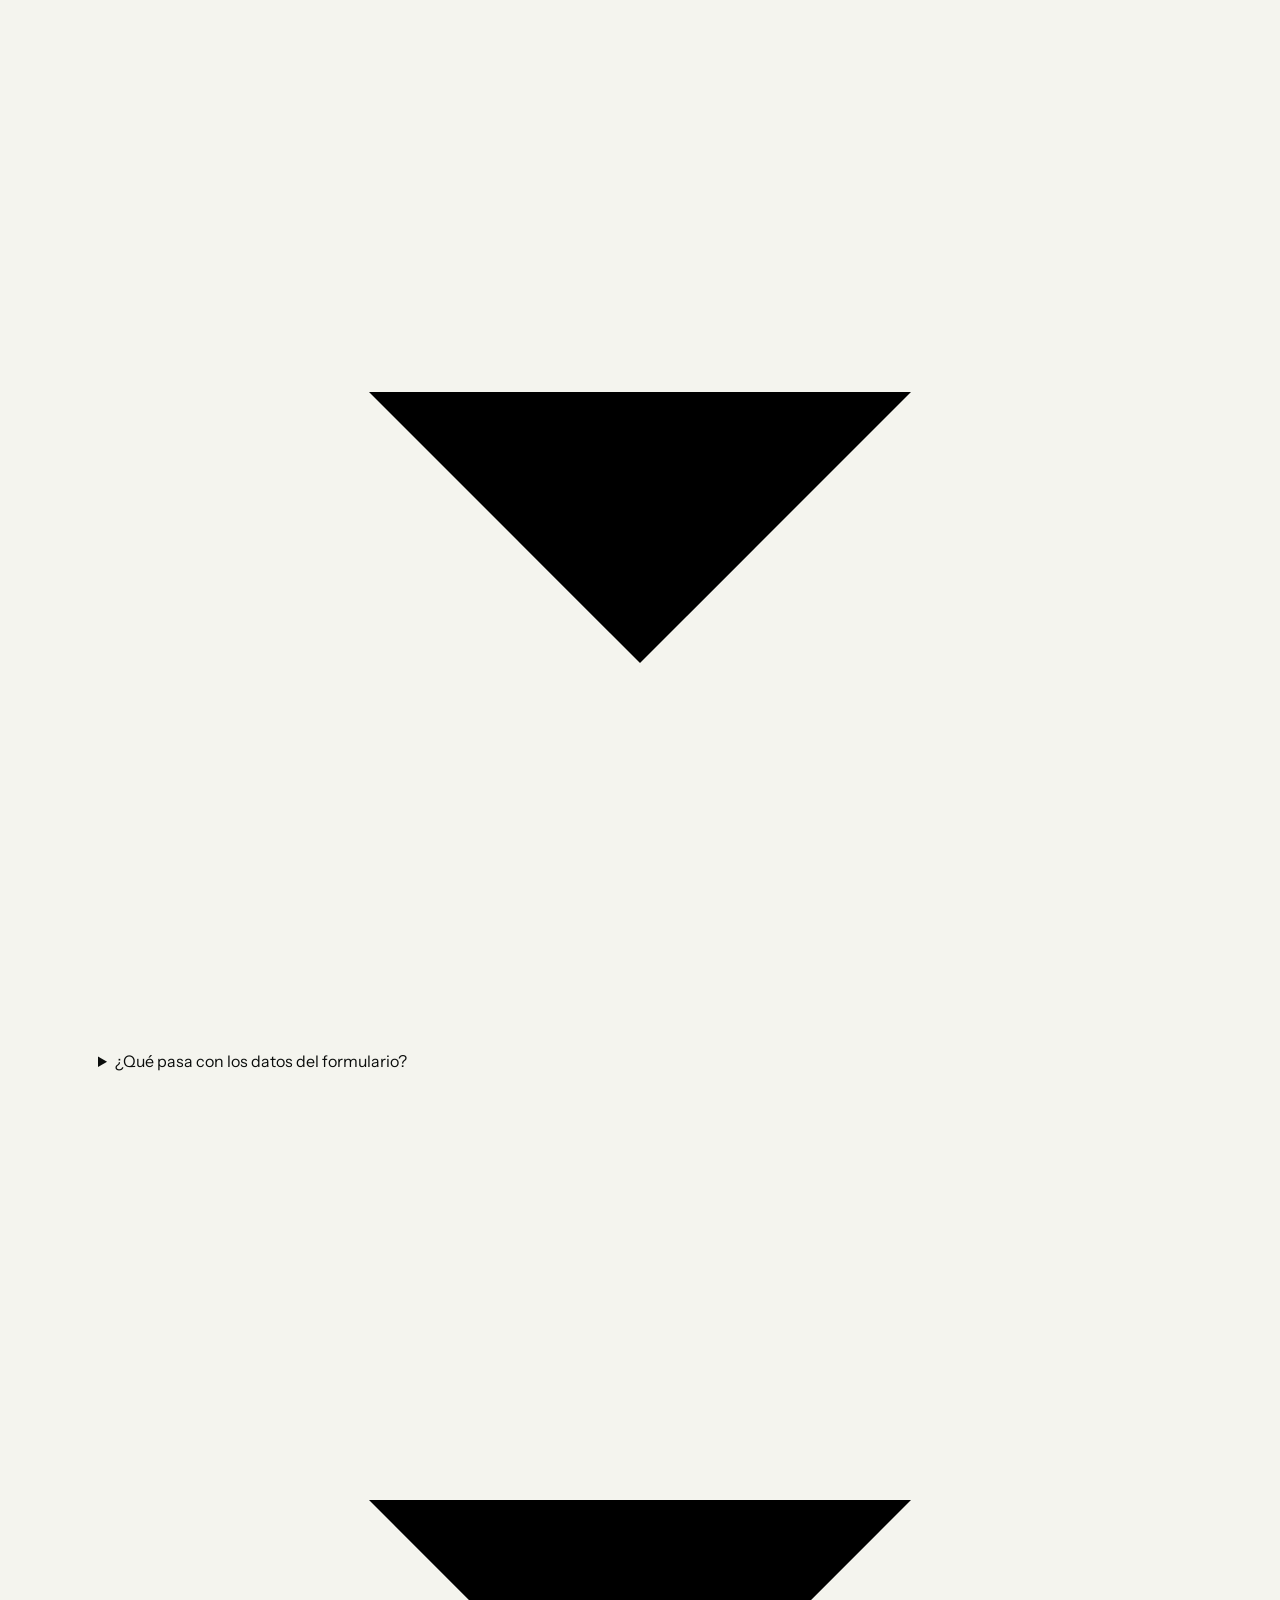
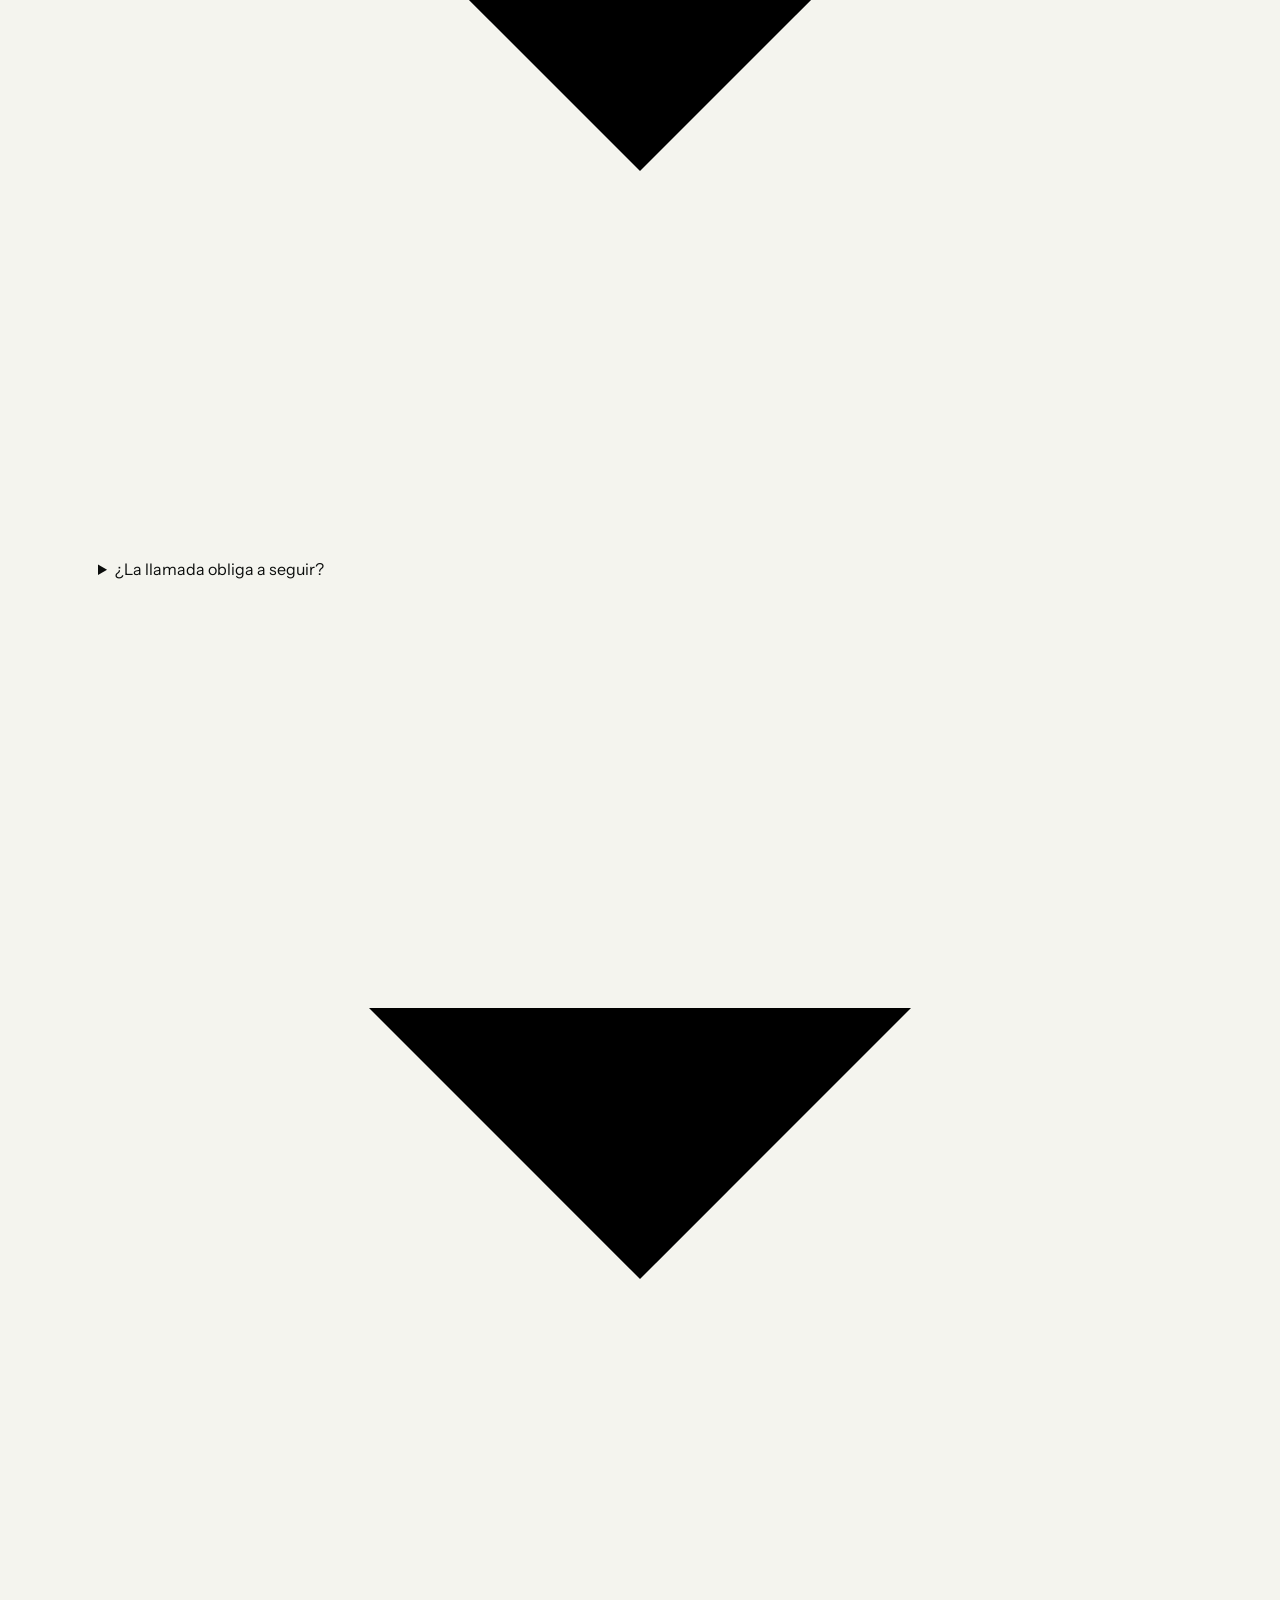
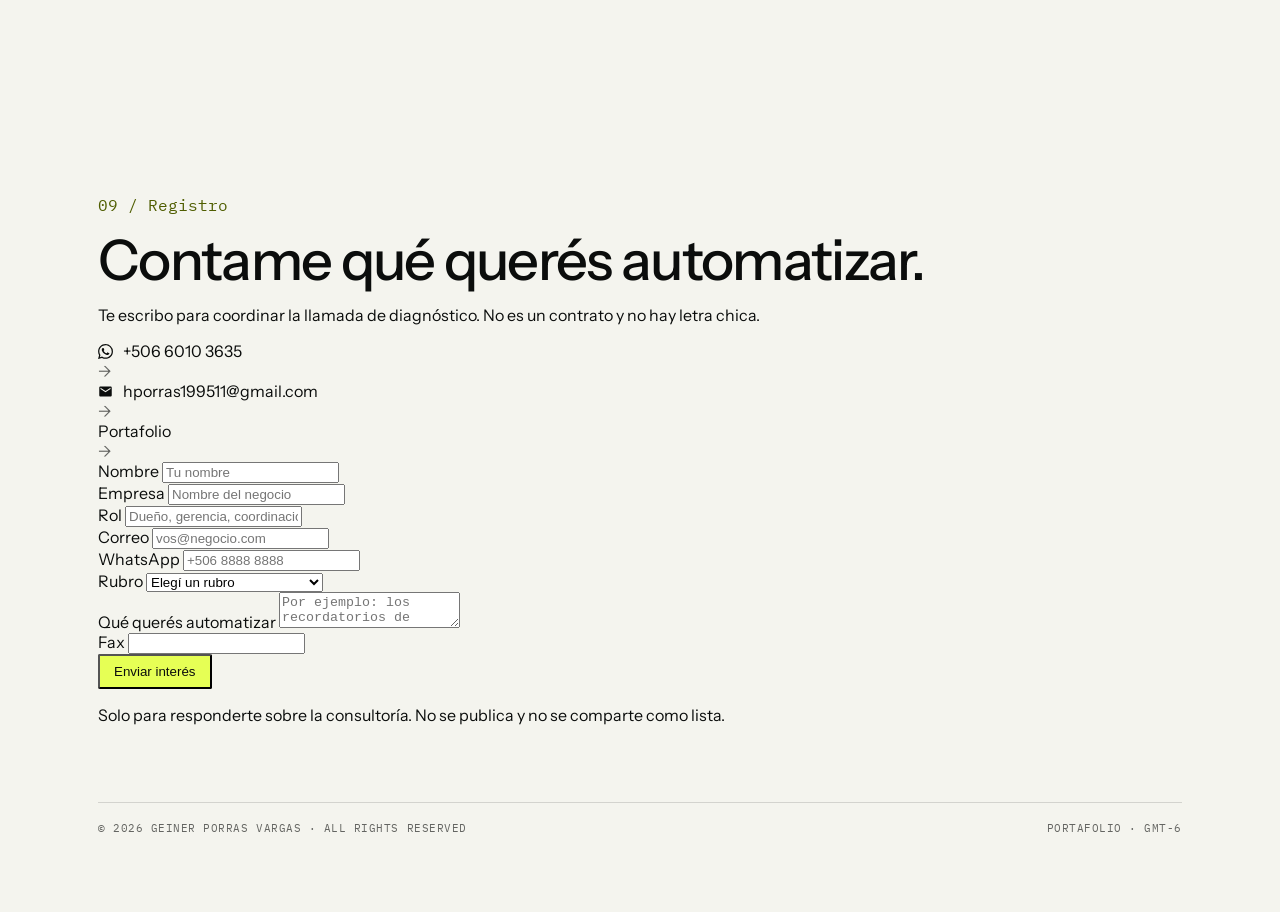
==== commit d51ef9f6: "Suma el caso de CR Trail Adventure y el WhatsApp real El enlace pasa a wa.me/50660103635. El caso de" ====
--- a/consultoria/public/index.html
+++ b/consultoria/public/index.html
@@ -32,6 +32,7 @@
   "areaServed": { "@type": "Country", "name": "Costa Rica" },
   "availableLanguage": ["es", "en"],
   "email": "hporras199511@gmail.com",
+  "telephone": "+50660103635",
   "founder": {
     "@type": "Person",
     "name": "Geiner Porras Vargas",
@@ -79,6 +80,7 @@
       <a href="#incluye" data-i18n="navIncluye">Incluye</a>
       <a href="#proceso" data-i18n="navProceso">Proceso</a>
       <a href="#para-quien" data-i18n="navQuien">Para quién</a>
+      <a href="#caso" data-i18n="navCaso">Caso</a>
       <a href="#faq" data-i18n="navFaq">FAQ</a>
     </nav>
     <div class="header-actions">
@@ -125,6 +127,7 @@
         <li><a href="#incluye" data-i18n="navIncluye">Incluye</a></li>
         <li><a href="#proceso" data-i18n="navProceso">Proceso</a></li>
         <li><a href="#para-quien" data-i18n="navQuien">Para quién</a></li>
+        <li><a href="#caso" data-i18n="navCaso">Caso</a></li>
         <li><a href="#sobre" data-i18n="navSobre">Sobre mí</a></li>
         <li><a href="#faq" data-i18n="navFaq">FAQ</a></li>
         <li><a href="#registro" data-i18n="navCta">Diagnóstico</a></li>
@@ -152,7 +155,7 @@
     <p class="hero-sub" data-i18n="heroSub">Acompaño a pymes y clínicas de Costa Rica que todavía no metieron la inteligencia artificial en sus procesos. Diagnosticamos qué automatizar, armamos un plan y lo implementamos juntos.</p>
     <div class="hero-ctas">
       <a href="#registro" class="btn-lime" data-i18n="heroCta1">Quiero el diagnóstico</a>
-      <a class="btn-ghost js-wa" href="https://wa.me/50600000000" target="_blank" rel="noopener noreferrer">
+      <a class="btn-ghost js-wa" href="https://wa.me/50660103635" target="_blank" rel="noopener noreferrer">
         <svg class="brand-icon" viewBox="0 0 24 24" aria-hidden="true" focusable="false"><path d="M17.472 14.382c-.297-.149-1.758-.867-2.03-.967-.273-.099-.471-.148-.67.15-.197.297-.767.966-.94 1.164-.173.199-.347.223-.644.075-.297-.15-1.255-.463-2.39-1.475-.883-.788-1.48-1.761-1.653-2.059-.173-.297-.018-.458.13-.606.134-.133.298-.347.446-.52.149-.174.198-.298.298-.497.099-.198.05-.371-.025-.52-.075-.149-.669-1.612-.916-2.207-.242-.579-.487-.5-.669-.51a12.8 12.8 0 0 0-.57-.01c-.198 0-.52.074-.792.372-.272.297-1.04 1.016-1.04 2.479 0 1.462 1.065 2.875 1.213 3.074.149.198 2.096 3.2 5.077 4.487.709.306 1.262.489 1.694.625.712.227 1.36.195 1.871.118.571-.085 1.758-.719 2.006-1.413.248-.694.248-1.289.173-1.413-.074-.124-.272-.198-.57-.347m-5.421 7.403h-.004a9.87 9.87 0 0 1-5.031-1.378l-.361-.214-3.741.982.998-3.648-.235-.374a9.86 9.86 0 0 1-1.51-5.26c.001-5.45 4.436-9.884 9.888-9.884 2.64 0 5.122 1.03 6.988 2.898a9.825 9.825 0 0 1 2.893 6.994c-.003 5.45-4.437 9.884-9.885 9.884m8.413-18.297A11.815 11.815 0 0 0 12.05 0C5.495 0 .16 5.335.157 11.892c0 2.096.547 4.142 1.588 5.945L.057 24l6.305-1.654a11.882 11.882 0 0 0 5.683 1.448h.005c6.554 0 11.89-5.335 11.893-11.893A11.821 11.821 0 0 0 20.465 3.488"/></svg>
         <span data-i18n="heroCta2">WhatsApp</span>
       </a>
@@ -288,6 +291,23 @@
   -->
 </section>
 
+<section id="caso" class="wrap section" aria-labelledby="caso-title">
+  <div class="sec-head"><span class="num mono">06</span><h2 id="caso-title" data-i18n="hCaso">Caso</h2></div>
+  <p class="quip" data-i18n="casoQuip">Acompañamiento de consultoría para una agencia de tours. Es aparte del piloto de Abdi en clínicas dentales.</p>
+  <article class="case">
+    <p class="kicker mono"><span class="rule"></span>CR Trail Adventure</p>
+    <h3 data-i18n="casoKind">Agencia de tours</h3>
+    <p class="case-label mono" data-i18n="casoProblemLabel">El problema</p>
+    <p data-i18n="casoProblem">Problemas de servicio al cliente y de cierre de reservas.</p>
+    <p class="case-label mono" data-i18n="casoWorkLabel">Qué se hizo</p>
+    <p data-i18n="casoWork">Geiner analizó los procesos de ventas y de administración paso a paso, encontró los cuellos de botella y aplicó el Método Abdi con una estrategia de captación y ventas con IA. Implementó una landing de tours y un CRM personalizado, con un agente de IA que responde consultas 24/7 y un proceso de reserva estructurado.</p>
+    <div class="case-result">
+      <p class="case-figure">+10%</p>
+      <p data-i18n="casoResult">de ventas en el primer mes, según reporta el dueño, con mejoras que continúan. La cifra sale del reporte de Geiner: no está verificada de forma independiente y no es una garantía de resultado.</p>
+    </div>
+  </article>
+</section>
+
 <section id="sobre" class="wrap section">
   <div class="about">
     <div class="portrait-col">
@@ -302,7 +322,7 @@
       </div>
     </div>
     <div class="about-col">
-      <p class="kicker mono"><span class="rule"></span>06 / <span data-i18n="hSobre">Sobre Geiner</span></p>
+      <p class="kicker mono"><span class="rule"></span>07 / <span data-i18n="hSobre">Sobre Geiner</span></p>
       <h2 class="about-q"><span data-i18n="aboutQ">Quién guía</span> <em>el proceso</em></h2>
       <p class="about-1" data-i18n="about1">Geiner Porras Vargas es ingeniero de software e IA en Costa Rica. Fundó Abdismart, donde construyó Abdi CRM: un agente para consultorios y clínicas que atiende WhatsApp, Messenger e Instagram.</p>
       <p class="about-2" data-i18n="about2">Antes trabajó 10 años en ventas y desarrollo de negocio, entre Costa Rica y México. Esta consultoría sale de esa mezcla: producto que llega a producción, y trato directo con quien opera el negocio. El detalle del trabajo está en el portafolio.</p>
@@ -318,7 +338,7 @@
 </section>
 
 <section id="faq" class="wrap section">
-  <div class="sec-head"><span class="num mono">07</span><h2 data-i18n="hFaq">Preguntas frecuentes</h2></div>
+  <div class="sec-head"><span class="num mono">08</span><h2 data-i18n="hFaq">Preguntas frecuentes</h2></div>
   <div class="faqs">
     <details class="faq">
       <summary>
@@ -375,14 +395,14 @@
 <section id="registro" class="wrap section section--contact">
   <div class="registro">
     <div class="registro-copy">
-      <span class="mono lime">08 / <span data-i18n="hRegistro">Registro</span></span>
+      <span class="mono lime">09 / <span data-i18n="hRegistro">Registro</span></span>
       <h2 class="cta-head" data-i18n="registroHead">Contame qué querés automatizar.</h2>
       <p class="registro-lead" data-i18n="registroLead">Te escribo para coordinar la llamada de diagnóstico. No es un contrato y no hay letra chica.</p>
       <div class="registro-links">
-        <a class="js-wa js-wa-number" href="https://wa.me/50600000000" target="_blank" rel="noopener noreferrer">
+        <a class="js-wa js-wa-number" href="https://wa.me/50660103635" target="_blank" rel="noopener noreferrer">
           <span class="link-label">
             <svg class="brand-icon" viewBox="0 0 24 24" aria-hidden="true" focusable="false"><path d="M17.472 14.382c-.297-.149-1.758-.867-2.03-.967-.273-.099-.471-.148-.67.15-.197.297-.767.966-.94 1.164-.173.199-.347.223-.644.075-.297-.15-1.255-.463-2.39-1.475-.883-.788-1.48-1.761-1.653-2.059-.173-.297-.018-.458.13-.606.134-.133.298-.347.446-.52.149-.174.198-.298.298-.497.099-.198.05-.371-.025-.52-.075-.149-.669-1.612-.916-2.207-.242-.579-.487-.5-.669-.51a12.8 12.8 0 0 0-.57-.01c-.198 0-.52.074-.792.372-.272.297-1.04 1.016-1.04 2.479 0 1.462 1.065 2.875 1.213 3.074.149.198 2.096 3.2 5.077 4.487.709.306 1.262.489 1.694.625.712.227 1.36.195 1.871.118.571-.085 1.758-.719 2.006-1.413.248-.694.248-1.289.173-1.413-.074-.124-.272-.198-.57-.347m-5.421 7.403h-.004a9.87 9.87 0 0 1-5.031-1.378l-.361-.214-3.741.982.998-3.648-.235-.374a9.86 9.86 0 0 1-1.51-5.26c.001-5.45 4.436-9.884 9.888-9.884 2.64 0 5.122 1.03 6.988 2.898a9.825 9.825 0 0 1 2.893 6.994c-.003 5.45-4.437 9.884-9.885 9.884m8.413-18.297A11.815 11.815 0 0 0 12.05 0C5.495 0 .16 5.335.157 11.892c0 2.096.547 4.142 1.588 5.945L.057 24l6.305-1.654a11.882 11.882 0 0 0 5.683 1.448h.005c6.554 0 11.89-5.335 11.893-11.893A11.821 11.821 0 0 0 20.465 3.488"/></svg>
-            <span class="js-wa-text">+506 0000-0000</span>
+            <span class="js-wa-text">+506 6010 3635</span>
           </span>
           <span class="muted" aria-hidden="true">→</span>
         </a>
@@ -467,7 +487,7 @@
       <div id="form-success" class="form-success" role="status" aria-live="polite" hidden>
         <h3 data-i18n="successTitle">Listo.</h3>
         <p data-i18n="successBody">Recibí tu interés. Te escribo para coordinar el diagnóstico.</p>
-        <a class="btn-ghost js-wa" href="https://wa.me/50600000000" target="_blank" rel="noopener noreferrer">
+        <a class="btn-ghost js-wa" href="https://wa.me/50660103635" target="_blank" rel="noopener noreferrer">
           <span data-i18n="heroCta2">WhatsApp</span>
         </a>
       </div>
--- a/styles.css
+++ b/styles.css
@@ -914,3 +914,179 @@
   /* Sticky cards would print stacked on one page; let them flow. */
   .project{position:static;box-shadow:none}
 }
+
+
+/* ---------- consultoría (index.html) ---------- */
+
+/* Los cuatro pasos del método reusan .service tal cual: lo único distinto es
+   cuántas columnas hay. La regla de .services que estira la tercera tarjeta a
+   todo el ancho existe porque allá son tres; aquí son cuatro y la anularía el
+   2x2, así que se cancela. */
+.services--4{grid-template-columns:repeat(4,1fr)}
+.services--4 .service{min-height:200px}
+.services--4 .service:nth-child(3){grid-column:auto}
+@media (max-width:1100px){.services--4{grid-template-columns:repeat(2,1fr)}}
+@media (max-width:560px){.services--4{grid-template-columns:1fr}}
+
+/* La oferta: el precio ocupa su propia celda para que sea lo primero que se
+   lee, y el cómo funciona va al lado. Las hairlines son el fondo del
+   contenedor asomando por un hueco de 1px, igual que en .services. */
+.oferta{
+  display:grid;grid-template-columns:minmax(210px,.75fr) 2fr;
+  gap:1px;background:var(--line);border:1px solid var(--line);
+}
+@media (max-width:760px){.oferta{grid-template-columns:1fr}}
+.oferta-head,.oferta-body{background:var(--bg);padding:clamp(24px,3vw,36px) clamp(20px,2.4vw,30px)}
+.oferta-price{
+  margin:0;font-size:clamp(36px,4.6vw,54px);line-height:1;
+  letter-spacing:-.03em;font-weight:500;color:var(--accent-text);
+}
+/* En su propia línea: la celda del precio es angosta y «+ IVA» se partía
+   sola, dejando el «+» colgando al final del número. */
+.oferta-tax{display:block;margin-top:8px;font-size:.3em;letter-spacing:.02em;color:var(--dim-label)}
+.oferta-terms{
+  margin:14px 0 0;font-size:11.5px;line-height:1.6;
+  letter-spacing:.05em;text-transform:uppercase;color:var(--dim-label);
+}
+.oferta-lead{margin:0;max-width:62ch;font-size:15.5px;line-height:1.65;color:var(--dim-soft)}
+.oferta-steps{margin:22px 0 28px;padding:0;list-style:none;counter-reset:paso}
+.oferta-steps li{
+  counter-increment:paso;position:relative;padding-left:34px;
+  font-size:14.5px;line-height:1.6;color:var(--dim-soft);
+}
+.oferta-steps li+li{margin-top:11px}
+.oferta-steps li::before{
+  content:counter(paso,decimal-leading-zero);position:absolute;left:0;top:2px;
+  font-family:var(--mono);font-size:11.5px;color:var(--accent-text);
+}
+
+.porque{display:flex;flex-direction:column;gap:16px;max-width:72ch}
+.porque p{margin:0;font-size:15.5px;line-height:1.7;color:var(--dim-body)}
+.porque-note{font-size:14px;color:var(--dim)}
+.porque-note a{color:var(--text);border-bottom:1px solid var(--accent-edge);padding-bottom:1px}
+
+/* Casos: misma retícula que .oferta —la cifra en su propia celda, el relato al
+   lado— porque hacen lo mismo, poner un número antes que el texto. */
+.caso{
+  display:grid;grid-template-columns:minmax(210px,.75fr) 2fr;
+  gap:1px;background:var(--line);border:1px solid var(--line);
+}
+.caso+.caso{margin-top:clamp(18px,2.5vw,26px)}
+@media (max-width:760px){.caso{grid-template-columns:1fr}}
+.caso-head,.caso-body{background:var(--bg);padding:clamp(24px,3vw,36px) clamp(20px,2.4vw,30px)}
+.caso-val{
+  margin:0;font-size:clamp(36px,4.6vw,54px);line-height:1;
+  letter-spacing:-.03em;font-weight:500;color:var(--accent-text);
+}
+.caso-val small{
+  display:block;margin-top:10px;font-family:var(--mono);font-size:.22em;
+  line-height:1.5;letter-spacing:.05em;text-transform:uppercase;color:var(--dim-label);
+}
+.caso-name{margin:0 0 14px;font-size:clamp(19px,2vw,23px);letter-spacing:-.01em;font-weight:500}
+.caso-body p{margin:0;font-size:15px;line-height:1.65;color:var(--dim-soft)}
+.caso-body p+p{margin-top:14px}
+.caso-list{margin:14px 0;padding:0;list-style:none}
+.caso-list li{position:relative;padding-left:22px;font-size:14.5px;line-height:1.6;color:var(--dim-soft)}
+.caso-list li+li{margin-top:9px}
+.caso-list li::before{content:"";position:absolute;left:0;top:11px;width:10px;height:1px;background:var(--accent-edge)}
+
+/* ---------- el método, animado (diagnostico.html) ---------- */
+
+/* Dos columnas y no cuatro: cada paso trae un diagrama, y a 290px de ancho no
+   se lee. La regla de .services que estira la tercera tarjeta no aplica acá. */
+.services--2{grid-template-columns:repeat(2,1fr)}
+.services--2 .service:nth-child(3){grid-column:auto}
+@media (max-width:760px){.services--2{grid-template-columns:1fr}}
+
+/* Los diagramas cuentan lo mismo que el texto —qué se anota, cuál se elige,
+   qué se prueba, qué queda corriendo—, no son adorno.
+   Las animaciones solo se declaran bajo .is-in, que pone consultoria.js cuando
+   la tarjeta entra en pantalla. Sin JavaScript no hay ninguna animación y el
+   SVG se ve en su estado final: por eso el markup dibuja el final y no el
+   principio, y por eso stroke-dasharray vive en el CSS y no en el atributo.
+   Con prefers-reduced-motion el bloque de motion de más arriba deja cada
+   animación en su último fotograma, que es ese mismo diagrama terminado. */
+.paso-anim{display:block;width:100%;height:auto;margin:2px 0 6px}
+.paso-anim .pa-track{fill:var(--line-3)}
+.paso-anim .pa-bar{fill:var(--line-3)}
+.paso-anim .pa-bar.pa-pick{fill:var(--accent)}
+.paso-anim .pa-edge{stroke:var(--line-3);stroke-width:1.5;fill:none}
+/* Trazos y texto van con --accent-text, no con --accent: en tema claro el
+   lima sigue siendo #E6FF55 —sirve de relleno, como en los botones— pero una
+   línea de 2px de ese color sobre fondo claro no se ve. */
+.paso-anim .pa-accent{stroke:var(--accent-text);stroke-width:2;fill:none;stroke-linecap:round;stroke-linejoin:round}
+.paso-anim .pa-dot{fill:var(--accent-text)}
+.paso-anim .pa-tag{font-family:var(--mono);font-size:9px;letter-spacing:.06em;fill:var(--dim-label)}
+.paso-anim .pa-tag.pa-lime{fill:var(--accent-text)}
+.paso-anim .anim-bar{transform-box:fill-box;transform-origin:left center}
+.paso-anim .anim-row{transform-box:fill-box}
+
+@keyframes pasoRow{from{opacity:0;transform:translateX(-10px)}to{opacity:1;transform:none}}
+@keyframes pasoBar{from{transform:scaleX(.03)}to{transform:scaleX(1)}}
+@keyframes pasoDim{from{opacity:1}to{opacity:.2}}
+@keyframes pasoPick{from{fill:var(--line-3)}to{fill:var(--accent)}}
+@keyframes pasoDraw{from{stroke-dashoffset:100}to{stroke-dashoffset:0}}
+@keyframes pasoPop{from{opacity:0}to{opacity:1}}
+@keyframes pasoPulse{0%,100%{opacity:1}50%{opacity:.3}}
+
+.service.is-in .anim-row{animation:pasoRow .5s cubic-bezier(.22,.61,.36,1) both var(--d,0s)}
+.service.is-in .anim-bar{animation:pasoBar .6s cubic-bezier(.22,.61,.36,1) both var(--d,0s)}
+.service.is-in .anim-dim{animation:pasoDim .45s ease both var(--d,0s)}
+.service.is-in .anim-pick{animation:pasoPick .45s ease both var(--d,0s)}
+.service.is-in .anim-pop{animation:pasoPop .35s ease both var(--d,0s)}
+.service.is-in .anim-draw{
+  stroke-dasharray:100;
+  animation:pasoDraw .9s cubic-bezier(.4,0,.2,1) both var(--d,0s);
+}
+/* Dos latidos y se queda quieto: un pulso infinito al lado de un texto es
+   justo lo que hace que nadie lea el texto. */
+.service.is-in .anim-pulse{
+  animation:pasoPop .35s ease both var(--d,0s),
+            pasoPulse 1.6s ease-in-out 2 calc(var(--d,0s) + .35s);
+}
+
+/* ---------- páginas legales (privacidad.html, terminos.html) ---------- */
+
+/* En estas dos páginas el contenido es el texto, no el titular: el título baja
+   de tamaño para no robarle el aire a lo que de verdad hay que leer. */
+.hero--doc{padding-bottom:clamp(26px,4vw,44px)}
+.hero--doc .hero-title{font-size:clamp(32px,5.4vw,62px);line-height:1.02}
+.legal-meta{
+  margin:20px 0 0;font-family:var(--mono);font-size:11.5px;
+  letter-spacing:.05em;text-transform:uppercase;color:var(--dim-label);
+}
+
+/* 68ch: el límite al que una línea de texto corrido se sigue leyendo sin que
+   el ojo pierda el renglón al volver. */
+.legal{max-width:68ch}
+.legal p{margin:0;font-size:15px;line-height:1.7;color:var(--dim-soft)}
+.legal p+p,.legal p+ul,.legal ul+p{margin-top:14px}
+.legal h3{
+  margin:30px 0 11px;font-size:16px;font-weight:500;
+  letter-spacing:-.01em;color:var(--text);
+}
+.legal h3:first-child{margin-top:0}
+.legal ul{margin:0;padding:0;list-style:none}
+.legal li{position:relative;padding-left:22px;font-size:14.5px;line-height:1.65;color:var(--dim-soft)}
+.legal li+li{margin-top:9px}
+.legal li::before{content:"";position:absolute;left:0;top:12px;width:10px;height:1px;background:var(--accent-edge)}
+.legal b,.legal strong{color:var(--text);font-weight:500}
+.legal a{
+  color:var(--text);text-decoration:underline;
+  text-decoration-color:var(--accent-edge);text-underline-offset:3px;
+}
+.legal a:hover{text-decoration-color:var(--accent-text)}
+
+/* Los enlaces legales viven en el pie de las tres páginas: es el único lugar
+   desde donde se llega a ellos, así que tienen que verse clicables. */
+.footer-legal{display:flex;flex-wrap:wrap;gap:18px}
+.footer-legal a{color:var(--dim)}
+.footer-legal a:hover{color:var(--accent-text)}
+/* El monograma sustituye al punto de la marca. Son dos archivos y no un
+   filtro como .tool-icon: el logo claro es bitono (hueso y lima) y un
+   invert convertiria el lima en morado. */
+.brand-logo{height:24px;width:auto;display:block;flex:none}
+.brand-logo--light{display:none}
+:root[data-theme="light"] .brand-logo--dark{display:none}
+:root[data-theme="light"] .brand-logo--light{display:block}
+@media(max-width:600px){.brand-logo{height:20px}}
